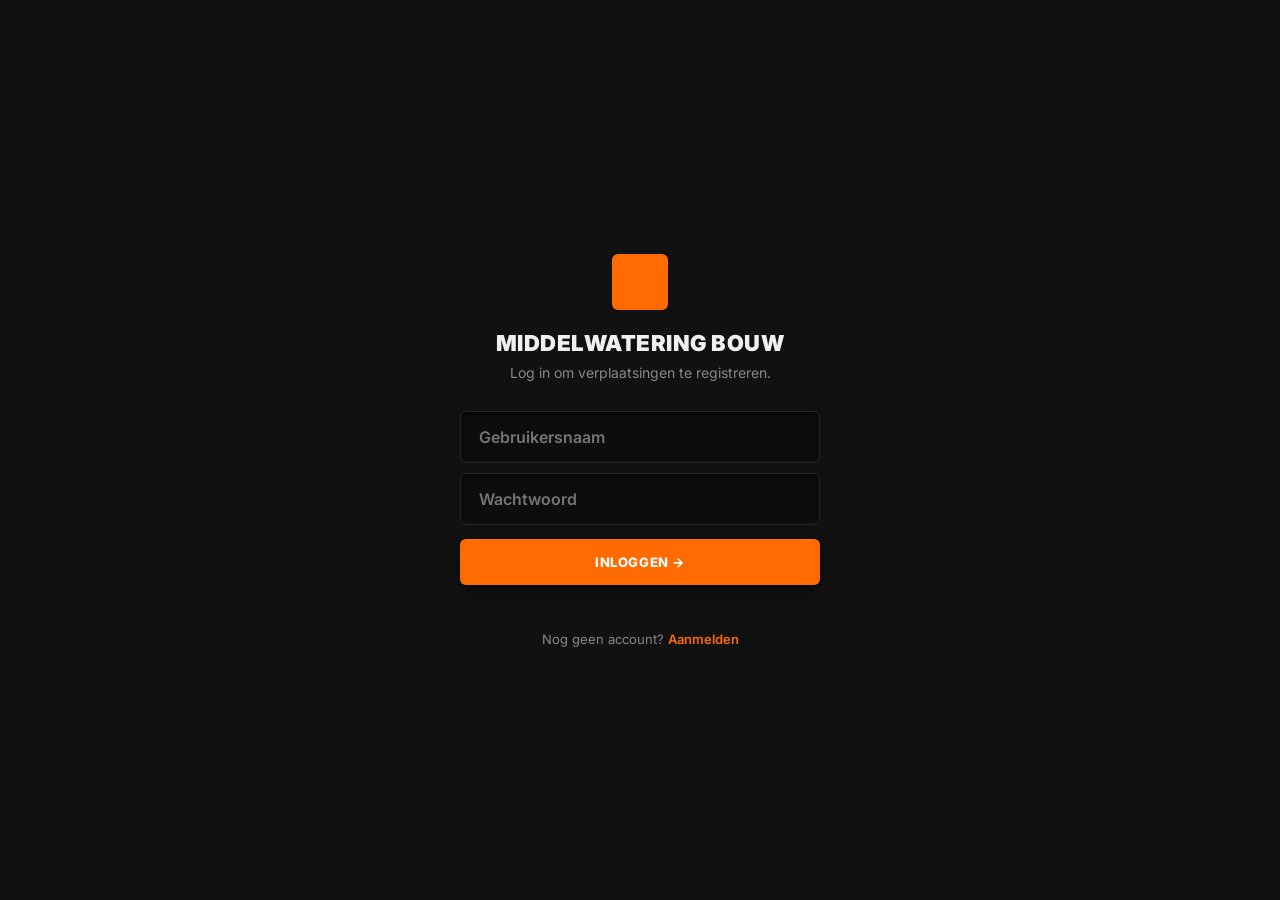
==== index.html @ 79d93abe "Apply depth-ui-design: layered shades, paired shadows, recessed inputs Co-Authored-By: Claude Sonnet" ====
<!DOCTYPE html>
<html lang="nl">
<head>
<meta charset="UTF-8">
<meta name="viewport" content="width=device-width, initial-scale=1.0, user-scalable=no">
<title>Verplaatslijst – Middelwatering Bouw</title>
<meta name="theme-color" content="#111111" id="theme-meta">
<meta name="apple-mobile-web-app-capable" content="yes">
<script>document.documentElement.setAttribute('data-theme',localStorage.getItem('mwb_theme')||'dark');</script>
<meta name="apple-mobile-web-app-status-bar-style" content="black-translucent">
<link rel="manifest" href="manifest.json">
<link rel="preconnect" href="https://fonts.googleapis.com">
<link href="https://fonts.googleapis.com/css2?family=Inter:wght@400;500;600;700;800&display=swap" rel="stylesheet">
<script src="https://unpkg.com/lucide@latest/dist/umd/lucide.min.js"></script>
<style>
i[data-lucide]{display:inline-flex;align-items:center;justify-content:center;width:1em;height:1em;stroke:currentColor;fill:none;stroke-width:2;stroke-linecap:round;stroke-linejoin:round;vertical-align:middle;}
</style>
<style>
:root {
  --accent:    #ff6b00;
  --groen:     #22c55e;
  --rood:      #ef4444;
  --tekst:     #f0f0f0;
  --zacht:     #888888;
  --dim:       #4a4a4a;
  --border:    #252525;
  --border-2:  #303030;
  --surface:   #1c1c1c;
  --surface-2: #0d0d0d;
  --radius-lg: 8px;
  --radius:    6px;
  --radius-sm: 4px;

  --shadow-glow:    inset 0 1px 0 rgba(255,255,255,0.07);
  --shadow-contact: 0 1px 2px rgba(0,0,0,0.55);
  --shadow-sm:      0 4px 10px -3px rgba(0,0,0,0.50);
  --shadow-md:      0 8px 18px -6px rgba(0,0,0,0.62);
  --shadow-lg:      0 18px 32px -8px rgba(0,0,0,0.78);
  --shadow-inset:   inset 0 2px 4px rgba(0,0,0,0.65), inset 0 -1px 0 rgba(255,255,255,0.04);
}
*{box-sizing:border-box;margin:0;padding:0;-webkit-tap-highlight-color:transparent;}
html{overflow:hidden;height:100%;}
body{font-family:'Inter',-apple-system,sans-serif;background:#111111;color:var(--tekst);height:100%;overflow-y:auto;overflow-x:hidden;overscroll-behavior:none;position:fixed;width:100%;touch-action:pan-y;}

/* HEADER */
header{position:sticky;top:0;z-index:60;background:#111111;border-bottom:2px solid var(--border-2);padding:12px 18px 0;}
.header-top{display:flex;align-items:center;gap:12px;padding-bottom:12px;}
.header-logo{width:32px;height:32px;background:var(--accent);border-radius:var(--radius);display:flex;align-items:center;justify-content:center;font-size:18px;flex-shrink:0;}
.header-title{color:#fff;font-size:15px;font-weight:800;line-height:1.2;flex:1;}
.header-title small{display:block;font-size:9px;font-weight:600;color:var(--zacht);text-transform:uppercase;letter-spacing:.5px;}
.header-beheer{font-size:10px;font-weight:800;color:var(--zacht);text-decoration:none;padding:5px 11px;border:1.5px solid var(--border-2);border-radius:var(--radius-sm);text-transform:uppercase;letter-spacing:.5px;}

/* PROGRESS */
.progress{display:flex;align-items:center;gap:0;padding:0 4px 12px;}
.progress-step{display:flex;flex-direction:column;align-items:center;gap:4px;flex:1;cursor:pointer;}
.progress-dot{width:32px;height:32px;border-radius:4px;display:flex;align-items:center;justify-content:center;font-size:12px;font-weight:800;background:var(--surface-2);border:1px solid rgba(255,255,255,0.05);color:var(--zacht);transition:all .25s;box-shadow:var(--shadow-inset);}
.progress-step.active .progress-dot{background:var(--accent);border-color:var(--accent);color:#fff;box-shadow:var(--shadow-glow),var(--shadow-contact),var(--shadow-sm);}
.progress-step.done .progress-dot{background:rgba(34,197,94,.18);border-color:rgba(34,197,94,.4);color:var(--groen);box-shadow:var(--shadow-inset);}
.progress-label{font-size:10px;font-weight:700;color:var(--dim);text-transform:uppercase;letter-spacing:.6px;transition:color .25s;}
.progress-step.active .progress-label{color:var(--accent);}
.progress-step.done .progress-label{color:var(--groen);}
.progress-line{flex:1;height:2px;background:var(--border);margin-bottom:16px;transition:background .25s;}
.progress-line.done{background:rgba(34,197,94,.40);}

/* WIZARD */
.wizard{position:relative;}
.step{display:none;padding:20px 16px 160px;max-width:680px;margin:0 auto;animation:fadeIn .2s ease;}
.step.active{display:block;}
@keyframes fadeIn{from{opacity:0;transform:translateY(8px)}to{opacity:1;transform:translateY(0)}}

/* CARD */
.card{background:var(--surface);border:1px solid rgba(255,255,255,0.05);border-radius:var(--radius-lg);margin-bottom:12px;box-shadow:var(--shadow-glow),var(--shadow-contact),var(--shadow-md);}
.card-title{font-size:11px;font-weight:800;letter-spacing:.8px;text-transform:uppercase;color:var(--zacht);padding:14px 18px 0;margin-bottom:14px;border-left:3px solid var(--accent);padding-left:14px;}
.card-body{padding:0 18px 18px;}

/* FIELDS */
.field{margin-bottom:14px;}
.field label{display:block;font-size:11px;font-weight:800;color:var(--zacht);text-transform:uppercase;letter-spacing:.6px;margin-bottom:8px;}
.field input,.field textarea{width:100%;padding:14px 14px;border:1.5px solid var(--border);border-radius:var(--radius);font-family:inherit;font-size:16px;font-weight:600;color:var(--tekst);background:var(--surface-2);transition:border-color .2s,box-shadow .2s;-webkit-appearance:none;box-shadow:var(--shadow-inset);}
.field input::placeholder,.field textarea::placeholder{color:var(--dim);}
.field input:focus,.field textarea:focus{outline:none;border-color:var(--accent);box-shadow:var(--shadow-inset),0 0 0 3px rgba(255,107,0,.15);}
.field input[type="date"]{color-scheme:dark;}
.field.error input{border-color:var(--rood);box-shadow:var(--shadow-inset),0 0 0 3px rgba(239,68,68,.15);}
.g2{display:grid;grid-template-columns:1fr 1fr;gap:10px;}
.step-title{font-size:26px;font-weight:900;margin-bottom:6px;letter-spacing:-.5px;}
.step-sub{font-size:14px;color:var(--zacht);margin-bottom:20px;}

/* BEWEGING KAARTEN */
.beweging-grid{display:grid;grid-template-columns:repeat(3,1fr);gap:8px;margin-bottom:20px;}
.beweging-card{background:var(--surface);border:1px solid rgba(255,255,255,0.05);border-radius:var(--radius);padding:16px 10px;cursor:pointer;text-align:center;transition:box-shadow .2s,transform .2s;position:relative;-webkit-appearance:none;display:flex;flex-direction:column;align-items:center;gap:6px;box-shadow:var(--shadow-glow),var(--shadow-contact),var(--shadow-sm);}
.beweging-card:active{transform:scale(.96);}
.beweging-card.selected{background:rgba(255,107,0,.12);border-color:rgba(255,107,0,.4);box-shadow:var(--shadow-glow),var(--shadow-contact),var(--shadow-md),0 0 0 2px rgba(255,107,0,.25);}
.bc-icon{font-size:22px;line-height:1;}
.bc-arrow{font-size:11px;color:var(--accent);font-weight:800;letter-spacing:1px;}
.bc-title{font-size:11px;font-weight:800;color:var(--tekst);line-height:1.3;text-transform:uppercase;letter-spacing:.3px;}
.bc-sub{font-size:10px;color:var(--zacht);font-weight:600;}
.bc-check{position:absolute;top:6px;right:6px;width:16px;height:16px;border-radius:2px;background:var(--accent);color:#fff;font-size:9px;font-weight:800;display:none;align-items:center;justify-content:center;}
.beweging-card.selected .bc-check{display:flex;}

/* LOCATIE VELDEN */
.locatie-velden{display:none;animation:fadeIn .3s ease;}
.locatie-velden.show{display:block;}
.locatie-label{font-size:11px;font-weight:800;color:var(--zacht);text-transform:uppercase;letter-spacing:.6px;margin-bottom:6px;}
.locatie-zaak{display:flex;align-items:center;gap:10px;padding:12px 14px;background:rgba(34,197,94,.06);border:1.5px solid rgba(34,197,94,.25);border-radius:var(--radius);margin-bottom:16px;}
.lz-icon{font-size:20px;}
.lz-title{font-size:14px;font-weight:700;color:var(--groen);}
.lz-sub{font-size:11px;color:var(--zacht);}

/* AUTOCOMPLETE */
.ac-wrap{position:relative;margin-bottom:16px;}
.ac-input-row{position:relative;display:flex;align-items:center;}
.ac-search-icon{position:absolute;left:13px;font-size:14px;color:var(--zacht);pointer-events:none;z-index:1;}
.ac-input{width:100%;padding:14px 14px 14px 44px;border:1.5px solid var(--border);border-radius:var(--radius);font-family:inherit;font-size:16px;font-weight:600;color:var(--tekst);background:var(--surface-2);transition:border-color .2s,box-shadow .2s;-webkit-appearance:none;box-shadow:var(--shadow-inset);}
.ac-input::placeholder{color:var(--dim);}
.ac-input:focus{outline:none;border-color:var(--accent);box-shadow:var(--shadow-inset),0 0 0 3px rgba(255,107,0,.15);}
.ac-input.selected{border-color:rgba(255,107,0,.50);background:rgba(255,107,0,.06);}
.ac-clear{position:absolute;right:10px;width:34px;height:34px;border-radius:var(--radius-sm);background:var(--surface);border:1.5px solid var(--border-2);color:var(--zacht);font-size:14px;cursor:pointer;display:none;align-items:center;justify-content:center;-webkit-appearance:none;z-index:1;}
.ac-input.selected ~ .ac-clear{display:flex;}
.ac-badge{margin-top:5px;display:none;font-size:10px;font-weight:800;color:var(--accent);padding:3px 10px;background:rgba(255,107,0,.12);border-radius:4px;width:fit-content;text-transform:uppercase;letter-spacing:.4px;}
.ac-badge.show{display:block;}
.ac-dropdown{position:absolute;z-index:9999;background:#1e1e1e;border:1.5px solid var(--border-2);border-radius:var(--radius);max-height:260px;overflow-y:auto;box-shadow:0 12px 40px rgba(0,0,0,.70);display:none;width:100%;}
.ac-dropdown.open{display:block;}
.ac-item{padding:16px 16px;cursor:pointer;display:flex;align-items:center;gap:10px;border-bottom:1px solid var(--border);transition:background .15s;}
.ac-item:last-child{border-bottom:none;}
.ac-item:hover,.ac-item:active{background:rgba(255,107,0,.10);}
.ac-item-naam{font-size:14px;font-weight:600;color:var(--tekst);flex:1;}
.ac-item-nr{font-size:10px;font-weight:800;color:var(--accent);padding:3px 9px;background:rgba(255,107,0,.12);border-radius:4px;flex-shrink:0;letter-spacing:.4px;}
.ac-empty{padding:16px;text-align:center;font-size:13px;color:var(--dim);}

/* MATERIEEL TAB BAR */
.tab-bar-wrap{background:var(--surface-2);border:1px solid rgba(255,255,255,0.04);border-radius:var(--radius);padding:8px;margin-bottom:12px;box-shadow:var(--shadow-inset);}
.tab-bar{display:flex;gap:4px;overflow-x:auto;scrollbar-width:none;-ms-overflow-style:none;}
.tab-bar::-webkit-scrollbar{display:none;}
.tab-btn{flex-shrink:0;padding:11px 16px;background:transparent;border:1px solid rgba(255,255,255,0.06);border-radius:var(--radius-sm);font-family:inherit;font-size:12px;font-weight:800;color:var(--zacht);cursor:pointer;transition:box-shadow .2s,transform .2s;white-space:nowrap;-webkit-appearance:none;text-transform:uppercase;letter-spacing:.5px;}
.tab-btn.active{background:var(--accent);border-color:var(--accent);color:#fff;box-shadow:var(--shadow-glow),var(--shadow-contact),var(--shadow-sm);}

/* ITEM ROW */
.item-row{display:flex;align-items:center;gap:10px;padding:16px 16px;border-bottom:1.5px solid var(--border);}
.item-row:last-child{border-bottom:none;}
.item-name{flex:1;font-size:14px;font-weight:700;line-height:1.3;}
.item-sub{font-size:11px;color:var(--zacht);margin-top:2px;}

/* STEPPER */
.stepper{display:flex;align-items:center;gap:0;background:var(--surface-2);border:1.5px solid var(--border-2);border-radius:var(--radius-sm);overflow:hidden;}
.step-btn{width:44px;height:44px;border:none;background:transparent;color:var(--tekst);font-size:22px;font-weight:700;cursor:pointer;display:flex;align-items:center;justify-content:center;transition:background .15s;-webkit-appearance:none;flex-shrink:0;}
.step-btn:active{background:rgba(255,107,0,.25);}
.step-count{min-width:32px;text-align:center;font-size:16px;font-weight:800;color:var(--tekst);}
.stepper.active{border-color:var(--accent);}
.stepper.active .step-count{color:var(--accent);}

/* NUMMERS INPUT */
.nummers-wrap{margin:10px 16px 0;display:none;animation:fadeIn .2s ease;}
.nummers-wrap.show{display:block;}
.nummers-row{display:flex;gap:6px;flex-wrap:wrap;margin-bottom:8px;}
.nr-chip{display:inline-flex;align-items:center;gap:6px;background:rgba(255,107,0,.12);border:1.5px solid rgba(255,107,0,.35);border-radius:var(--radius-sm);padding:5px 10px;font-size:12px;font-weight:800;color:var(--accent);}
.nr-chip button{background:none;border:none;color:var(--accent);font-size:14px;cursor:pointer;padding:0;line-height:1;}
.nr-add-row{display:flex;gap:8px;}
.nr-input{flex:1;padding:12px 12px;border:1.5px solid var(--border);border-radius:var(--radius-sm);font-family:inherit;font-size:16px;font-weight:600;color:var(--tekst);background:var(--surface-2);-webkit-appearance:none;box-shadow:var(--shadow-inset);}
.nr-input:focus{outline:none;border-color:var(--accent);box-shadow:var(--shadow-inset),0 0 0 2px rgba(255,107,0,.15);}
.nr-add-btn{padding:10px 14px;background:rgba(255,107,0,.12);border:1.5px solid rgba(255,107,0,.30);border-radius:var(--radius-sm);font-family:inherit;font-size:11px;font-weight:800;color:var(--accent);cursor:pointer;white-space:nowrap;-webkit-appearance:none;text-transform:uppercase;letter-spacing:.4px;}

/* TYPES (bouwmeterkast) */
.types-wrap{margin:10px 16px 0;display:none;animation:fadeIn .2s ease;}
.types-wrap.show{display:block;}
.types-row{display:flex;gap:6px;flex-wrap:wrap;}
.type-chip{padding:7px 14px;background:var(--surface-2);border:1.5px solid var(--border-2);border-radius:var(--radius-sm);font-size:12px;font-weight:800;color:var(--zacht);cursor:pointer;transition:all .2s;-webkit-appearance:none;}
.type-chip.selected{background:rgba(255,107,0,.15);border-color:var(--accent);color:var(--accent);}

/* DEFECT ROW */
.defect-row{display:flex;align-items:center;gap:8px;margin:0 16px 12px;padding:10px 12px;background:rgba(239,68,68,.05);border:1.5px solid rgba(239,68,68,.20);border-radius:var(--radius-sm);}
.defect-label{font-size:12px;font-weight:700;color:rgba(239,68,68,.85);flex:1;}
.defect-stepper{display:flex;align-items:center;gap:0;background:rgba(239,68,68,.08);border:1.5px solid rgba(239,68,68,.25);border-radius:var(--radius-sm);overflow:hidden;}
.defect-stepper .step-btn{width:40px;height:40px;font-size:18px;}
.defect-stepper .step-count{min-width:24px;font-size:13px;color:rgba(239,68,68,.90);}

/* FOTO KNOP */
.foto-btn{display:flex;align-items:center;gap:6px;padding:8px 14px;background:var(--surface-2);border:1.5px solid var(--border-2);border-radius:var(--radius-sm);font-family:inherit;font-size:11px;font-weight:800;color:var(--zacht);cursor:pointer;white-space:nowrap;transition:all .2s;-webkit-appearance:none;margin:16px 16px 12px;text-transform:uppercase;letter-spacing:.5px;}
.foto-btn:active,.foto-btn.has-foto{background:rgba(255,107,0,.10);border-color:rgba(255,107,0,.40);color:var(--accent);}
.foto-thumbs{display:flex;gap:6px;flex-wrap:wrap;padding:0 16px 12px;}
.foto-thumb{position:relative;width:64px;height:64px;border-radius:var(--radius-sm);overflow:hidden;border:1.5px solid var(--border-2);}
.foto-thumb img{width:100%;height:100%;object-fit:cover;}
.foto-thumb-del{position:absolute;top:2px;right:2px;width:26px;height:26px;border-radius:4px;background:rgba(0,0,0,.85);border:none;color:#fff;font-size:13px;cursor:pointer;display:flex;align-items:center;justify-content:center;-webkit-appearance:none;}

/* NAV BAR */
.nav-bar{position:fixed;bottom:96px;left:16px;right:16px;z-index:50;display:flex;justify-content:space-between;align-items:center;padding:8px 0;gap:10px;max-width:680px;margin:0 auto;}
.btn-nav{flex:1;padding:15px 16px;border:none;border-radius:var(--radius);font-family:inherit;font-size:13px;font-weight:800;cursor:pointer;transition:box-shadow .2s,transform .2s;-webkit-appearance:none;text-transform:uppercase;letter-spacing:.6px;}
.btn-back{background:var(--surface);color:var(--tekst);border:1px solid rgba(255,255,255,0.07);box-shadow:var(--shadow-glow),var(--shadow-contact),var(--shadow-sm);}
.btn-next{background:var(--accent);color:#fff;box-shadow:var(--shadow-glow),var(--shadow-contact),var(--shadow-sm);}
.btn-verstuur{background:var(--groen);color:#fff;box-shadow:var(--shadow-glow),var(--shadow-contact),var(--shadow-sm);}
.btn-next:active,.btn-verstuur:active{transform:translateY(1px);box-shadow:var(--shadow-contact);}
.btn-back:active{transform:translateY(1px);}

/* BOTTOM NAVIGATION */
.bottom-nav{position:fixed;bottom:16px;left:16px;right:16px;z-index:55;display:flex;background:#222222;border:1px solid rgba(255,255,255,0.07);border-radius:16px;height:64px;box-shadow:var(--shadow-glow),var(--shadow-contact),var(--shadow-lg);overflow:hidden;}
.bn-item{flex:1;display:flex;flex-direction:column;align-items:center;justify-content:center;gap:4px;text-decoration:none;color:var(--dim);transition:color .2s;padding:8px 0;background:none;border:none;font-family:inherit;cursor:pointer;-webkit-appearance:none;position:relative;}
.bn-item+.bn-item::before{content:'';position:absolute;left:0;top:16%;height:68%;width:1px;background:var(--border-2);}
.bn-item.active{color:var(--accent);}
.bn-icon{width:22px;height:22px;display:flex;align-items:center;justify-content:center;}
.bn-icon i[data-lucide]{width:22px;height:22px;stroke-width:2;}
.bn-label{font-size:10px;font-weight:800;letter-spacing:.5px;text-transform:uppercase;}

/* SAMENVATTING */
.sum-card{background:var(--surface);border:1px solid var(--border);border-radius:var(--radius-lg);margin-bottom:12px;overflow:hidden;}
.sum-header{padding:14px 16px;background:rgba(255,107,0,.07);border-bottom:1.5px solid var(--border);}
.sum-header-title{font-size:11px;font-weight:800;color:var(--accent);text-transform:uppercase;letter-spacing:.6px;}
.sum-header-sub{font-size:11px;color:var(--zacht);margin-top:2px;}
.sum-row{display:flex;align-items:flex-start;justify-content:space-between;padding:10px 16px;border-bottom:1px solid var(--border);}
.sum-row:last-child{border-bottom:none;}
.sum-label{font-size:12px;color:var(--zacht);}
.sum-value{font-size:13px;font-weight:700;text-align:right;flex-shrink:0;max-width:60%;}
.sum-foto-row{padding:10px 16px;border-bottom:1px solid var(--border);}
.sum-foto-label{font-size:12px;color:var(--zacht);margin-bottom:8px;}
.sum-foto-thumbs{display:flex;gap:6px;flex-wrap:wrap;}
.sum-foto-thumb{width:60px;height:60px;border-radius:var(--radius-sm);object-fit:cover;border:1.5px solid var(--border-2);}

/* FOTO SHEET OVERLAY */
.foto-overlay{position:fixed;inset:0;z-index:200;background:rgba(0,0,0,.90);display:flex;flex-direction:column;align-items:center;justify-content:flex-end;opacity:0;pointer-events:none;transition:opacity .25s;}
.foto-overlay.open{opacity:1;pointer-events:all;}
.foto-sheet{width:100%;max-width:680px;background:#222222;border-radius:12px 12px 0 0;border:1px solid rgba(255,255,255,0.07);border-bottom:none;padding:20px 20px 40px;transform:translateY(100%);transition:transform .3s cubic-bezier(.32,1,.32,1);box-shadow:0 -8px 40px rgba(0,0,0,0.8),var(--shadow-glow);}
.foto-overlay.open .foto-sheet{transform:translateY(0);}
.foto-handle{width:40px;height:3px;background:var(--border-2);border-radius:2px;margin:0 auto 16px;}
.foto-sheet-title{font-size:16px;font-weight:800;margin-bottom:4px;}
.foto-sheet-sub{font-size:13px;color:var(--zacht);margin-bottom:20px;}
.foto-preview-area{display:none;margin-bottom:16px;}
.foto-preview-area.show{display:block;}
.foto-preview-img{width:100%;max-height:280px;object-fit:contain;border-radius:var(--radius);border:1.5px solid var(--border-2);}
.foto-opmerking{width:100%;padding:13px 14px;border:1.5px solid var(--border-2);border-radius:var(--radius);font-family:inherit;font-size:16px;color:var(--tekst);background:var(--surface-2);resize:none;margin-top:10px;-webkit-appearance:none;}
.foto-opmerking:focus{outline:none;border-color:var(--accent);box-shadow:0 0 0 3px rgba(255,107,0,.15);}
.foto-actions{display:flex;gap:10px;margin-top:16px;}
.foto-btn-camera{flex:1;padding:14px;background:rgba(255,107,0,.10);border:1.5px solid rgba(255,107,0,.35);border-radius:var(--radius);font-family:inherit;font-size:13px;font-weight:800;color:var(--accent);cursor:pointer;-webkit-appearance:none;text-align:center;text-transform:uppercase;letter-spacing:.5px;}
.foto-btn-save{flex:1;padding:14px;background:var(--accent);border:none;border-radius:var(--radius);font-family:inherit;font-size:13px;font-weight:800;color:#fff;cursor:pointer;-webkit-appearance:none;display:none;text-transform:uppercase;letter-spacing:.5px;}
.foto-btn-save.show{display:block;}
#foto-file-input{display:none;}

/* BOTTOM SHEET (nummers / types) */
.sheet-overlay{position:fixed;inset:0;z-index:100;background:rgba(0,0,0,.70);opacity:0;pointer-events:none;transition:opacity .25s;}
.sheet-overlay.open{opacity:1;pointer-events:all;}
.bottom-sheet{position:fixed;bottom:0;left:0;right:0;z-index:101;max-width:680px;margin:0 auto;background:#222222;border-radius:12px 12px 0 0;border:1px solid rgba(255,255,255,0.07);border-bottom:none;padding:20px 20px 40px;transform:translateY(100%);transition:transform .3s cubic-bezier(.32,1,.32,1);box-shadow:0 -8px 40px rgba(0,0,0,0.8),var(--shadow-glow);}
.bottom-sheet.open{transform:translateY(0);}
.sheet-handle{width:40px;height:3px;background:var(--border-2);border-radius:2px;margin:0 auto 16px;}
.sheet-title{font-size:17px;font-weight:800;margin-bottom:4px;}
.sheet-sub{font-size:13px;color:var(--zacht);margin-bottom:20px;}
.sheet-save{width:100%;padding:15px;margin-top:16px;background:var(--accent);border:none;border-radius:var(--radius);font-family:inherit;font-size:14px;font-weight:800;color:#fff;cursor:pointer;-webkit-appearance:none;text-transform:uppercase;letter-spacing:.6px;}

/* LOADING OVERLAY */
.loading-overlay{position:fixed;inset:0;z-index:300;background:rgba(17,17,17,.96);display:flex;flex-direction:column;align-items:center;justify-content:center;gap:20px;opacity:0;pointer-events:none;transition:opacity .3s;}
.loading-overlay.show{opacity:1;pointer-events:all;}
.loading-spinner{width:48px;height:48px;border:3px solid rgba(255,107,0,.20);border-top-color:var(--accent);border-radius:50%;animation:spin .8s linear infinite;}
@keyframes spin{to{transform:rotate(360deg)}}
.loading-text{font-size:13px;font-weight:700;color:var(--zacht);text-transform:uppercase;letter-spacing:.8px;}

/* TOAST */
.toast{position:fixed;bottom:160px;left:50%;transform:translateX(-50%) translateY(20px);z-index:400;background:#222222;border:1.5px solid var(--border-2);border-radius:var(--radius-sm);padding:11px 20px;font-size:12px;font-weight:800;color:var(--tekst);box-shadow:0 8px 32px rgba(0,0,0,.60);opacity:0;transition:all .3s;white-space:nowrap;pointer-events:none;text-transform:uppercase;letter-spacing:.5px;}
.toast.show{opacity:1;transform:translateX(-50%) translateY(0);}

/* INFO ROW */
.info-row{display:flex;align-items:flex-start;gap:10px;padding:12px 14px;background:rgba(255,107,0,.06);border:1.5px solid rgba(255,107,0,.20);border-radius:var(--radius);margin-top:16px;}
.ir-icon{font-size:16px;flex-shrink:0;margin-top:1px;}
.info-row span:last-child{font-size:13px;color:rgba(255,255,255,.65);line-height:1.5;}

/* HEADER MENU */
.header-menu-wrap{position:relative;flex-shrink:0;}
.header-menu-btn{width:36px;height:36px;border-radius:var(--radius-sm);background:var(--surface);border:1.5px solid var(--border-2);color:var(--tekst);font-size:18px;cursor:pointer;display:flex;align-items:center;justify-content:center;-webkit-appearance:none;transition:border-color .2s;}
.header-menu-btn.open,.header-menu-btn:active{border-color:var(--accent);color:var(--accent);}
.header-dropdown{position:absolute;top:calc(100% + 8px);right:0;min-width:200px;background:#222222;border:1px solid rgba(255,255,255,0.07);border-radius:var(--radius-lg);box-shadow:var(--shadow-glow),var(--shadow-contact),var(--shadow-lg);overflow:hidden;opacity:0;pointer-events:none;transform:translateY(-6px);transition:opacity .18s,transform .18s;z-index:200;}
.header-dropdown.open{opacity:1;pointer-events:all;transform:translateY(0);}
.dropdown-item{display:flex;align-items:center;gap:12px;width:100%;padding:13px 16px;border:none;background:transparent;color:var(--tekst);font-family:inherit;font-size:13px;font-weight:600;cursor:pointer;text-decoration:none;text-align:left;-webkit-appearance:none;transition:background .12s;}
.dropdown-item:hover{background:rgba(255,255,255,.05);}
.dropdown-item:active{background:rgba(255,255,255,.09);}
.dropdown-item-icon{font-size:16px;width:20px;text-align:center;flex-shrink:0;}
.dropdown-divider{height:1px;background:var(--border);margin:4px 0;}
.dropdown-item-rood{color:var(--rood);}
.dropdown-item-rood:hover{background:rgba(239,68,68,.07);}

/* WACHTWOORD MODAL */
.ww-modal-overlay{position:fixed;inset:0;z-index:700;background:rgba(0,0,0,.65);display:flex;align-items:flex-end;justify-content:center;opacity:0;pointer-events:none;transition:opacity .2s;padding:0;}
.ww-modal-overlay.open{opacity:1;pointer-events:all;}
.ww-modal-box{width:100%;max-width:480px;background:#222222;border-radius:16px 16px 0 0;border:1px solid rgba(255,255,255,0.07);border-bottom:none;padding:20px 20px 40px;transform:translateY(100%);transition:transform .3s cubic-bezier(.32,1,.32,1);box-shadow:0 -8px 40px rgba(0,0,0,0.8),var(--shadow-glow);}
.ww-modal-overlay.open .ww-modal-box{transform:translateY(0);}
.ww-handle{width:40px;height:3px;background:var(--border-2);border-radius:2px;margin:0 auto 20px;}
.ww-titel{font-size:17px;font-weight:800;margin-bottom:4px;}
.ww-sub{font-size:13px;color:var(--zacht);margin-bottom:20px;}
.ww-input{width:100%;padding:14px 16px;border:1.5px solid var(--border);border-radius:var(--radius);font-family:inherit;font-size:16px;font-weight:600;color:var(--tekst);background:var(--surface-2);margin-bottom:10px;-webkit-appearance:none;box-shadow:var(--shadow-inset);}
.ww-input:focus{outline:none;border-color:var(--accent);box-shadow:var(--shadow-inset),0 0 0 3px rgba(255,107,0,.15);}
.ww-btn{width:100%;padding:15px;background:var(--accent);border:none;border-radius:var(--radius);font-family:inherit;font-size:13px;font-weight:800;text-transform:uppercase;letter-spacing:.6px;color:#fff;cursor:pointer;margin-top:4px;-webkit-appearance:none;}
.ww-fout{font-size:13px;color:var(--rood);min-height:18px;margin-top:6px;font-weight:600;}

/* LIGHT THEME */
[data-theme="light"]{
  --tekst:#111111;--zacht:#666666;--dim:#aaaaaa;
  --border:#d8d7d0;--border-2:#c8c7c0;
  --surface:#f0efeb;--surface-2:#d4d3cc;
  --shadow-glow:    inset 0 1px 0 rgba(255,255,255,0.9);
  --shadow-contact: 0 1px 2px rgba(60,55,40,0.07);
  --shadow-sm:      0 4px 10px -3px rgba(60,55,40,0.13);
  --shadow-md:      0 8px 18px -6px rgba(60,55,40,0.18);
  --shadow-lg:      0 18px 32px -8px rgba(60,55,40,0.23);
  --shadow-inset:   inset 0 2px 4px rgba(60,55,40,0.15), inset 0 -1px 0 rgba(255,255,255,0.6);
}
[data-theme="light"] body{background:#e2e1da;}
[data-theme="light"] header{background:#e2e1da;}
[data-theme="light"] .nav-bar{background:#e2e1da;}
[data-theme="light"] .bottom-nav{background:#f0efeb;border-color:rgba(0,0,0,0.06);box-shadow:var(--shadow-glow),var(--shadow-contact),var(--shadow-lg);}
[data-theme="light"] .header-title{color:#111111;}
[data-theme="light"] .loading-overlay{background:rgba(226,225,218,.97);}
[data-theme="light"] .toast{background:#f0efeb;border-color:rgba(0,0,0,0.08);}
[data-theme="light"] .foto-sheet,[data-theme="light"] .bottom-sheet{background:#f0efeb;border-color:rgba(0,0,0,0.06);box-shadow:0 -8px 40px rgba(60,55,40,0.18),var(--shadow-glow);}
[data-theme="light"] .ww-modal-box{background:#f0efeb;border-color:rgba(0,0,0,0.06);box-shadow:0 -8px 40px rgba(60,55,40,0.18),var(--shadow-glow);}
[data-theme="light"] .ac-dropdown{background:#f0efeb;box-shadow:var(--shadow-glow),var(--shadow-contact),var(--shadow-lg);}
[data-theme="light"] .header-dropdown{background:#f0efeb;border-color:rgba(0,0,0,0.06);box-shadow:var(--shadow-glow),var(--shadow-contact),var(--shadow-lg);}
[data-theme="light"] .field input[type="date"]{color-scheme:light;}
[data-theme="light"] .info-row span:last-child{color:#555555;}
[data-theme="light"] .bottom-nav .bn-item+.bn-item::before{background:rgba(0,0,0,0.08);}

/* OVERZICHT VIEW */
.ovz-wrap{padding:16px 16px 110px;max-width:720px;margin:0 auto;}
.ovz-search-wrap{position:relative;margin-bottom:14px;}
.ovz-search-icon{position:absolute;left:14px;top:50%;transform:translateY(-50%);font-size:15px;color:var(--zacht);pointer-events:none;}
.ovz-search-input{width:100%;padding:14px 14px 14px 44px;border:1px solid var(--border-2);border-radius:var(--radius);font-family:inherit;font-size:16px;font-weight:500;color:var(--tekst);background:var(--surface);-webkit-appearance:none;transition:border-color .2s;}
.ovz-search-input::placeholder{color:var(--dim);}
.ovz-search-input:focus{outline:none;border-color:var(--accent);box-shadow:0 0 0 3px rgba(255,107,0,.13);}
.ovz-filter-wrap{display:flex;gap:8px;margin-bottom:16px;overflow-x:auto;scrollbar-width:none;padding-bottom:2px;}
.ovz-filter-wrap::-webkit-scrollbar{display:none;}
.ovz-filter-btn{flex-shrink:0;padding:11px 16px;border-radius:var(--radius-sm);font-family:inherit;font-size:12px;font-weight:800;text-transform:uppercase;letter-spacing:.5px;background:transparent;border:1px solid var(--border-2);color:var(--zacht);cursor:pointer;transition:all .2s;-webkit-appearance:none;}
.ovz-filter-btn.active{background:var(--accent);border-color:var(--accent);color:#fff;}
.ovz-sectie-header{font-size:11px;font-weight:800;text-transform:uppercase;letter-spacing:1px;color:var(--zacht);padding:6px 12px 10px;border-left:2px solid var(--accent);margin-bottom:10px;}
.ovz-klus-card{background:var(--surface);border:1px solid rgba(255,255,255,0.05);border-radius:var(--radius-lg);margin-bottom:10px;overflow:hidden;box-shadow:var(--shadow-glow),var(--shadow-contact),var(--shadow-sm);}
.ovz-klus-header{display:flex;align-items:center;justify-content:space-between;padding:16px 16px;cursor:pointer;gap:12px;}
.ovz-klus-header:active{background:rgba(255,255,255,.03);}
.ovz-klus-info{flex:1;min-width:0;}
.ovz-klus-naam{font-size:14px;font-weight:700;white-space:nowrap;overflow:hidden;text-overflow:ellipsis;}
.ovz-klus-nr{font-size:11px;font-weight:800;color:var(--accent);padding:3px 9px;background:rgba(255,107,0,.12);border-radius:var(--radius-sm);flex-shrink:0;}
.ovz-klus-teller{font-size:11px;color:var(--zacht);margin-top:2px;}
.ovz-klus-chevron{color:var(--dim);font-size:14px;transition:transform .25s;flex-shrink:0;}
.ovz-klus-card{cursor:pointer;}
.ovz-klus-card:active{opacity:.85;}
.ovz-item-regel{display:flex;align-items:center;justify-content:space-between;padding:14px 16px;border-bottom:1px solid var(--border);gap:12px;}
.ovz-item-regel:last-child{border-bottom:none;}
.ovz-item-klikbaar{cursor:pointer;}
.ovz-item-klikbaar:active{background:rgba(255,255,255,.04);}
.gesch-rij{padding:16px 16px;border-bottom:1px solid var(--border);}
.gesch-rij:last-child{border-bottom:none;}
.success-wrap{display:flex;flex-direction:column;align-items:center;justify-content:center;min-height:calc(100vh - 120px);padding:24px 24px 110px;text-align:center;}
.success-icon{width:72px;height:72px;border-radius:50%;background:rgba(34,197,94,.15);display:flex;align-items:center;justify-content:center;margin:0 auto 22px;color:#22c55e;}
.success-titel{font-size:26px;font-weight:900;text-transform:uppercase;letter-spacing:.5px;margin-bottom:8px;}
.success-sub{font-size:14px;color:var(--zacht);margin-bottom:28px;line-height:1.5;}
.success-card{width:100%;background:var(--surface);border:1px solid var(--border-2);border-radius:var(--radius);margin-bottom:24px;text-align:left;overflow:hidden;}
.success-row{display:flex;justify-content:space-between;align-items:center;padding:11px 16px;border-bottom:1px solid var(--border);}
.success-row:last-child{border-bottom:none;}
.success-label{font-size:12px;color:var(--zacht);font-weight:600;text-transform:uppercase;letter-spacing:.4px;}
.success-value{font-size:13px;font-weight:700;}
.success-btns{display:flex;flex-direction:column;gap:10px;width:100%;}
.success-btn-primary{padding:17px;background:var(--accent);border:none;border-radius:var(--radius);font-family:inherit;font-size:14px;font-weight:800;text-transform:uppercase;letter-spacing:.6px;color:#fff;cursor:pointer;-webkit-appearance:none;}
.success-btn-secondary{padding:16px;background:transparent;border:1.5px solid var(--border-2);border-radius:var(--radius);font-family:inherit;font-size:14px;font-weight:700;color:var(--tekst);cursor:pointer;-webkit-appearance:none;}
.gesch-datum{font-size:11px;color:var(--zacht);margin-bottom:4px;}
.gesch-route{font-size:13px;font-weight:700;}
.gesch-medewerker{font-size:11px;color:var(--zacht);margin-top:2px;}
.ovz-item-naam{font-size:13px;font-weight:600;}
.ovz-item-detail{font-size:11px;color:var(--zacht);margin-top:2px;line-height:1.4;}
.ovz-item-badge{font-size:12px;font-weight:800;color:var(--accent);background:rgba(255,107,0,.12);padding:3px 10px;border-radius:var(--radius-sm);white-space:nowrap;flex-shrink:0;}
.ovz-zaak-card{background:rgba(34,197,94,.04);border:1px solid rgba(34,197,94,.18);}
.ovz-zaak-card .ovz-klus-naam{color:var(--groen);}
.ovz-zaak-card .ovz-klus-nr{background:rgba(34,197,94,.12);color:var(--groen);}
.ovz-status-banner{display:flex;align-items:center;gap:12px;padding:12px 16px;background:var(--surface);border:1px solid var(--border);border-radius:var(--radius-lg);margin-bottom:16px;}
.ovz-status-dot{width:8px;height:8px;border-radius:50%;background:var(--groen);flex-shrink:0;}
.ovz-status-tekst{font-size:13px;color:var(--zacht);}
.ovz-loading{display:flex;flex-direction:column;align-items:center;justify-content:center;gap:16px;padding:60px 20px;}
.ovz-leeg{text-align:center;padding:48px 20px;}
.ovz-leeg-icon{font-size:40px;margin-bottom:10px;display:flex;align-items:center;justify-content:center;color:var(--zacht);}
.ovz-leeg-titel{font-size:16px;font-weight:800;margin-bottom:4px;}
.ovz-leeg-sub{font-size:13px;color:var(--zacht);}

/* HOME VIEW */
.view{display:none;}
.view.active{display:block;}
.home-wrap{padding:16px 16px 120px;max-width:680px;margin:0 auto;}
.home-welkom-card{background:linear-gradient(135deg,rgba(255,107,0,.13) 0%,rgba(255,107,0,.04) 100%);border:1px solid rgba(255,107,0,.25);border-radius:var(--radius-lg);padding:20px;margin-bottom:16px;display:flex;align-items:center;gap:16px;}
.home-welkom-avatar{width:52px;height:52px;background:rgba(255,107,0,.18);border:2px solid rgba(255,107,0,.35);border-radius:var(--radius);display:flex;align-items:center;justify-content:center;font-size:26px;flex-shrink:0;}
.home-welkom-groet{font-size:10px;color:var(--zacht);font-weight:700;text-transform:uppercase;letter-spacing:.6px;margin-bottom:3px;}
.home-welkom-naam{font-size:20px;font-weight:900;line-height:1.2;}
.home-welkom-datum{font-size:12px;color:var(--zacht);margin-top:4px;}
.home-cta{width:100%;padding:18px 20px;background:var(--accent);border:none;border-radius:var(--radius-lg);font-family:inherit;font-size:15px;font-weight:800;color:#fff;cursor:pointer;display:flex;align-items:center;justify-content:space-between;text-transform:uppercase;letter-spacing:.6px;margin-bottom:24px;-webkit-appearance:none;transition:box-shadow .2s,transform .2s;box-shadow:var(--shadow-glow),var(--shadow-contact),var(--shadow-md);}
.home-cta:active{transform:translateY(1px);box-shadow:var(--shadow-contact);}
.home-cta-arrow{font-size:22px;font-weight:400;}
.home-sectie-titel{font-size:12px;font-weight:800;text-transform:uppercase;letter-spacing:.6px;color:var(--zacht);margin-bottom:12px;}
.home-inz-card{background:var(--surface);border:1px solid rgba(255,255,255,0.05);border-radius:var(--radius-lg);margin-bottom:8px;padding:14px 16px;display:flex;align-items:center;gap:12px;box-shadow:var(--shadow-glow),var(--shadow-contact),var(--shadow-sm);transition:box-shadow .25s,transform .25s;}
.home-inz-icon{font-size:22px;flex-shrink:0;}
.home-inz-info{flex:1;min-width:0;}
.home-inz-naam{font-size:14px;font-weight:700;white-space:nowrap;overflow:hidden;text-overflow:ellipsis;}
.home-inz-meta{font-size:11px;color:var(--zacht);margin-top:2px;}
.home-inz-status{font-size:10px;font-weight:800;text-transform:uppercase;letter-spacing:.4px;padding:3px 9px;border-radius:var(--radius-sm);flex-shrink:0;}
.home-inz-status-nieuw{background:rgba(255,107,0,.15);color:var(--accent);}
.home-inz-status-verwerkt{background:rgba(34,197,94,.15);color:var(--groen);}
.home-leeg{text-align:center;padding:30px 20px;color:var(--zacht);font-size:13px;}
.home-spinner{width:20px;height:20px;border:2px solid var(--border-2);border-top-color:var(--accent);border-radius:50%;animation:spin .8s linear infinite;margin:30px auto;}
.home-inz-card{cursor:pointer;}
.home-inz-card:active{opacity:.85;transform:translateY(1px);box-shadow:var(--shadow-contact);}

/* DETAIL VIEW */
.detail-wrap{padding:20px 20px 100px;}
.detail-back{display:flex;align-items:center;gap:8px;font-size:13px;font-weight:700;color:var(--accent);text-transform:uppercase;letter-spacing:.5px;cursor:pointer;margin-bottom:20px;background:none;border:none;font-family:inherit;padding:0;}
.detail-header{background:var(--surface);border:1px solid var(--border-2);border-radius:var(--radius);padding:18px;margin-bottom:14px;}
.detail-titel{font-size:18px;font-weight:900;margin-bottom:6px;}
.detail-datum{font-size:13px;color:var(--zacht);margin-bottom:12px;}
.detail-status{display:inline-flex;align-items:center;gap:6px;padding:4px 10px;border-radius:20px;font-size:12px;font-weight:700;}
.detail-status.nieuw{background:rgba(255,107,0,.15);color:var(--accent);}
.detail-status.verwerkt{background:rgba(34,197,94,.15);color:var(--groen);}
.detail-route{display:flex;align-items:center;gap:10px;margin-top:14px;padding-top:14px;border-top:1px solid var(--border-2);}
.detail-locatie{flex:1;background:var(--bg);border-radius:10px;padding:10px 12px;}
.detail-locatie-label{font-size:11px;color:var(--zacht);text-transform:uppercase;letter-spacing:.5px;margin-bottom:3px;}
.detail-locatie-naam{font-size:14px;font-weight:800;}
.detail-locatie-nr{font-size:12px;color:var(--zacht);margin-top:2px;}
.detail-pijl{font-size:20px;color:var(--accent);flex-shrink:0;}
.detail-sectie{margin-bottom:14px;}
.detail-sectie-titel{font-size:13px;font-weight:800;text-transform:uppercase;letter-spacing:.6px;color:var(--tekst);margin-bottom:8px;border-left:3px solid var(--accent);padding-left:10px;}
.detail-item-rij{display:flex;align-items:center;justify-content:space-between;padding:10px 14px;background:var(--surface);border:1px solid var(--border-2);border-radius:10px;margin-bottom:6px;}
.detail-item-naam{font-size:14px;font-weight:700;}
.detail-item-nrs{font-size:12px;color:var(--zacht);margin-top:2px;}
.detail-item-aantal{font-size:20px;font-weight:900;color:var(--accent);}
.detail-opmerking{background:var(--surface);border:1px solid var(--border-2);border-radius:var(--radius);padding:14px;font-size:14px;line-height:1.6;color:var(--tekst);}
.detail-fotos{display:grid;grid-template-columns:repeat(2,1fr);gap:8px;}
.detail-foto{width:100%;aspect-ratio:4/3;object-fit:cover;border-radius:10px;border:1px solid var(--border-2);}

/* LOGIN OVERLAY */
.login-overlay{position:fixed;inset:0;z-index:500;background:#111111;display:flex;align-items:center;justify-content:center;padding:24px;}
.login-overlay.verborgen{display:none;}
.login-box{width:100%;max-width:360px;text-align:center;}
.login-logo{width:56px;height:56px;background:var(--accent);border-radius:var(--radius);display:flex;align-items:center;justify-content:center;font-size:28px;margin:0 auto 20px;}
.login-titel{font-size:22px;font-weight:900;margin-bottom:6px;text-transform:uppercase;letter-spacing:.5px;}
.login-sub{font-size:14px;color:var(--zacht);margin-bottom:28px;line-height:1.5;}
.login-input{width:100%;padding:15px 18px;border:1.5px solid var(--border);border-radius:var(--radius);font-family:inherit;font-size:16px;font-weight:600;color:var(--tekst);background:var(--surface-2);margin-bottom:10px;-webkit-appearance:none;box-shadow:var(--shadow-inset);}
.login-input:focus{outline:none;border-color:var(--accent);box-shadow:var(--shadow-inset),0 0 0 3px rgba(255,107,0,.18);}
.login-input.fout{border-color:var(--rood);animation:shake .3s ease;}
@keyframes shake{0%,100%{transform:translateX(0)}25%{transform:translateX(-6px)}75%{transform:translateX(6px)}}
.login-btn{width:100%;padding:15px;background:var(--accent);border:none;border-radius:var(--radius);font-family:inherit;font-size:13px;font-weight:800;text-transform:uppercase;letter-spacing:.6px;color:#fff;cursor:pointer;-webkit-appearance:none;margin-top:4px;box-shadow:var(--shadow-glow),var(--shadow-contact),var(--shadow-md);transition:box-shadow .2s,transform .2s;}
.login-btn:active{transform:translateY(1px);box-shadow:var(--shadow-contact);}
.login-fout{color:var(--rood);font-size:13px;margin-top:10px;min-height:20px;font-weight:600;}
[data-theme="light"] .login-overlay{background:#f0f0f0;}
[data-theme="light"] .login-titel{color:#111111;}

/* WELKOM ROW (stap 1) */
.welkom-row{display:flex;align-items:center;gap:14px;padding:14px 18px;}
.welkom-icon{width:40px;height:40px;background:rgba(255,107,0,.12);border:1.5px solid rgba(255,107,0,.30);border-radius:var(--radius-sm);display:flex;align-items:center;justify-content:center;font-size:20px;flex-shrink:0;}
.welkom-naam{font-size:16px;font-weight:800;color:var(--tekst);}
.welkom-rol{font-size:11px;color:var(--zacht);font-weight:600;text-transform:uppercase;letter-spacing:.5px;margin-top:2px;}

/* LOCATIE KEUZE (stap 1 + 3) */
.loc-zaak-btn{width:100%;padding:16px 18px;background:rgba(34,197,94,.06);border:2px solid rgba(34,197,94,.20);border-radius:var(--radius);font-family:inherit;font-size:14px;font-weight:800;color:var(--groen);cursor:pointer;text-align:left;display:flex;align-items:center;gap:12px;margin-bottom:14px;-webkit-appearance:none;transition:all .2s;}
.loc-zaak-btn:active{background:rgba(34,197,94,.12);}
.loc-zaak-btn.selected{background:rgba(34,197,94,.14);border-color:var(--groen);box-shadow:0 0 0 3px rgba(34,197,94,.12);}
.loc-zaak-tekst{font-size:11px;color:var(--zacht);font-weight:500;margin-top:2px;}

/* MATERIEEL KEUZE (stap 2) */
.mat-kies-sectie-titel{font-size:13px;font-weight:800;text-transform:uppercase;letter-spacing:.6px;color:var(--tekst);margin:14px 0 6px;border-left:3px solid var(--accent);padding-left:10px;display:flex;align-items:center;justify-content:space-between;cursor:pointer;user-select:none;-webkit-tap-highlight-color:transparent;}
.mat-kies-sectie-titel:active{opacity:.7;}
.sec-chev{font-size:9px;padding-right:4px;transition:transform .15s;}
.mat-kies-row{display:flex;align-items:center;gap:12px;padding:15px 16px;border-bottom:1px solid var(--border);cursor:pointer;transition:background .12s;-webkit-tap-highlight-color:transparent;}
.mat-kies-row:last-child{border-bottom:none;}
.mat-kies-row:active{background:rgba(255,255,255,.03);}
.mat-kies-row.geselecteerd{background:rgba(255,107,0,.06);}
.mat-kies-check{width:22px;height:22px;border-radius:5px;border:2px solid var(--border-2);background:transparent;flex-shrink:0;display:flex;align-items:center;justify-content:center;transition:all .15s;}
.mat-kies-check.checked{background:var(--accent);border-color:var(--accent);}
.mat-kies-check.checked::after{content:'✓';color:#fff;font-size:12px;font-weight:800;}
.mat-kies-check.partial{background:rgba(255,107,0,.2);border-color:var(--accent);}
.mat-kies-check.partial::after{content:'–';color:var(--accent);font-size:16px;font-weight:800;line-height:1;}
.mat-kies-naam{font-size:14px;font-weight:700;}
.mat-kies-nr{font-size:11px;color:var(--zacht);margin-top:2px;}
.mat-kies-chevron{font-size:12px;color:var(--zacht);margin-left:auto;padding-left:8px;}
.mat-kies-sub{background:rgba(0,0,0,.18);}
.mat-kies-sub .mat-kies-row{padding-left:36px;}

/* SKELETON LOADER */
.skeleton{background:linear-gradient(90deg,var(--surface) 25%,var(--surface-2) 50%,var(--surface) 75%);background-size:200% 100%;animation:shimmer 1.5s infinite;}
@keyframes shimmer{0%{background-position:200% 0}100%{background-position:-200% 0}}
.skel-card{background:var(--surface);border:1px solid var(--border);border-radius:var(--radius-lg);margin-bottom:8px;padding:14px 16px;display:flex;align-items:center;gap:12px;overflow:hidden;}
.skel-icon{width:24px;height:24px;border-radius:4px;flex-shrink:0;}
.skel-line{height:12px;border-radius:4px;margin-bottom:6px;}
.skel-line-sm{height:10px;border-radius:4px;}

/* FILTER BAR (geschiedenis) */
.gesch-filter-wrap{display:flex;gap:8px;padding:0 0 14px;overflow-x:auto;scrollbar-width:none;}
.gesch-filter-wrap::-webkit-scrollbar{display:none;}
.gesch-filter-btn{flex-shrink:0;padding:11px 16px;border-radius:var(--radius-sm);font-family:inherit;font-size:12px;font-weight:800;text-transform:uppercase;letter-spacing:.5px;background:transparent;border:1px solid var(--border-2);color:var(--zacht);cursor:pointer;transition:all .2s;-webkit-appearance:none;}
.gesch-filter-btn.active{background:var(--accent);border-color:var(--accent);color:#fff;}

/* RETRY KNOP */
.retry-btn{display:inline-flex;align-items:center;gap:6px;margin-top:12px;padding:10px 18px;background:transparent;border:1.5px solid var(--border-2);border-radius:var(--radius-sm);font-family:inherit;font-size:12px;font-weight:700;color:var(--tekst);cursor:pointer;-webkit-appearance:none;}
.retry-btn:active{background:var(--surface-2);}

</style>
</head>
<body>

<!-- LOGIN OVERLAY -->
<div class="login-overlay" id="login-overlay">
  <div class="login-box">
    <div class="login-logo"><i data-lucide="hard-hat" style="width:28px;height:28px;color:#fff;"></i></div>
    <div class="login-titel">Middelwatering Bouw</div>
    <div class="login-sub">Log in om verplaatsingen te registreren.</div>
    <input class="login-input" type="text" id="login-gebruiker" placeholder="Gebruikersnaam"
      autocomplete="username" autocapitalize="none" spellcheck="false"
      onkeydown="if(event.key==='Enter')document.getElementById('login-ww').focus()">
    <input class="login-input" type="password" id="login-ww" placeholder="Wachtwoord"
      autocomplete="current-password"
      onkeydown="if(event.key==='Enter')loginUser()">
    <button class="login-btn" onclick="loginUser()">Inloggen →</button>
    <div class="login-fout" id="login-fout"></div>
    <div style="margin-top:16px;font-size:13px;color:var(--zacht);">Nog geen account? <a href="#" onclick="toonRegistreren(event)" style="color:var(--accent);text-decoration:none;font-weight:600;">Aanmelden</a></div>
  </div>
</div>

<!-- REGISTREREN OVERLAY -->
<div class="login-overlay verborgen" id="registreer-overlay">
  <div class="login-box">
    <div class="login-logo"><i data-lucide="pen-line" style="width:28px;height:28px;color:#fff;"></i></div>
    <div class="login-titel">Account aanmaken</div>
    <div class="login-sub">Vul je gegevens in om je aan te melden.</div>
    <input class="login-input" type="text" id="reg-naam" placeholder="Volledige naam"
      autocomplete="name" spellcheck="false"
      onkeydown="if(event.key==='Enter')document.getElementById('reg-gebruiker').focus()">
    <input class="login-input" type="text" id="reg-gebruiker" placeholder="Gebruikersnaam"
      autocomplete="username" autocapitalize="none" spellcheck="false"
      onkeydown="if(event.key==='Enter')document.getElementById('reg-ww').focus()">
    <input class="login-input" type="password" id="reg-ww" placeholder="Wachtwoord (min. 6 tekens)"
      autocomplete="new-password"
      onkeydown="if(event.key==='Enter')registreerUser()">
    <button class="login-btn" onclick="registreerUser()">Account aanmaken →</button>
    <div class="login-fout" id="reg-fout"></div>
    <div style="margin-top:16px;font-size:13px;color:var(--zacht);">Al een account? <a href="#" onclick="toonInloggen(event)" style="color:var(--accent);text-decoration:none;font-weight:600;">Inloggen</a></div>
  </div>
</div>

<header>
  <div class="header-top">
    <div class="header-logo"><i data-lucide="hard-hat" style="width:18px;height:18px;color:#fff;"></i></div>
    <div class="header-title">
      Middelwatering Bouw
      <small>Verplaatslijst</small>
    </div>
    <div class="header-menu-wrap">
      <button class="header-menu-btn" id="menu-btn" onclick="toggleMenu()"><i data-lucide="more-vertical"></i></button>
      <div class="header-dropdown" id="header-dropdown">
        <button class="dropdown-item" onclick="toggleTheme()">
          <span class="dropdown-item-icon" id="theme-icon"><i data-lucide="sun"></i></span>
          <span id="theme-label">Licht thema</span>
        </button>
        <div class="dropdown-divider"></div>
        <button class="dropdown-item" onclick="openWachtwoord()">
          <span class="dropdown-item-icon"><i data-lucide="key"></i></span>
          Wachtwoord wijzigen
        </button>
        <div class="dropdown-divider"></div>
        <a class="dropdown-item" href="beheer.html" id="header-beheer-link" style="display:none">
          <span class="dropdown-item-icon"><i data-lucide="settings"></i></span>
          Beheer
        </a>
        <div class="dropdown-divider" id="beheer-divider" style="display:none"></div>
        <button class="dropdown-item dropdown-item-rood" onclick="uitloggen()">
          <span class="dropdown-item-icon"><i data-lucide="log-out"></i></span>
          Uitloggen
        </button>
      </div>
    </div>
  </div>
  <div class="progress" id="progress-bar">
    <div class="progress-step" id="ps-1" onclick="goToStep(1)">
      <div class="progress-dot">1</div>
      <div class="progress-label">Locatie</div>
    </div>
    <div class="progress-line" id="pl-1"></div>
    <div class="progress-step" id="ps-2" onclick="goToStep(2)">
      <div class="progress-dot">2</div>
      <div class="progress-label">Materieel</div>
    </div>
    <div class="progress-line" id="pl-2"></div>
    <div class="progress-step" id="ps-3" onclick="goToStep(3)">
      <div class="progress-dot">3</div>
      <div class="progress-label">Bestemming</div>
    </div>
    <div class="progress-line" id="pl-3"></div>
    <div class="progress-step" id="ps-4" onclick="goToStep(4)">
      <div class="progress-dot">4</div>
      <div class="progress-label">Verstuur</div>
    </div>
  </div>
</header>

<!-- HOME VIEW -->
<div class="view active" id="view-home">
  <div class="home-wrap">
    <div class="home-welkom-card">
      <div class="home-welkom-avatar"><i data-lucide="hard-hat" style="width:28px;height:28px;color:var(--accent);"></i></div>
      <div>
        <div class="home-welkom-groet" id="home-groet">Welkom</div>
        <div class="home-welkom-naam" id="home-naam">—</div>
        <div class="home-welkom-datum" id="home-datum-str"></div>
      </div>
    </div>
    <button class="home-cta" onclick="naarWizard()">
      <span>Nieuwe verplaatsing</span>
      <span class="home-cta-arrow">→</span>
    </button>
    <div class="home-sectie-titel">Mijn recente inzendingen</div>
    <div id="home-inzendingen"><div class="home-spinner"></div></div>
  </div>
</div>

<!-- WIZARD VIEW -->
<div class="view" id="view-wizard">
<div class="wizard">

<!-- STAP 1 -->
<div class="step active" id="step-1">
  <p class="step-title">Locatie</p>
  <p class="step-sub">Vul de datum in en geef aan waar je nu staat.</p>
  <div class="card">
    <div class="card-title">Datum</div>
    <div class="card-body">
      <div class="field" id="f-datum">
        <label>Datum verplaatsing</label>
        <input type="date" id="datum">
      </div>
    </div>
  </div>
  <div class="card" style="overflow:visible;">
    <div class="card-title">Waar sta jij nu?</div>
    <div class="card-body" style="padding-top:12px;">
      <button class="loc-zaak-btn" id="van-zaak-btn" onclick="selectLocatieVan('zaak')">
        <span style="font-size:0;"><i data-lucide="building-2" style="width:22px;height:22px;color:currentColor;"></i></span>
        <div><div>De Zaak – Depot</div><div class="loc-zaak-tekst">Magazijn / depot</div></div>
      </button>
      <div class="locatie-label" style="margin-bottom:8px;">Of zoek een klus:</div>
      <div class="ac-wrap">
        <div class="ac-input-row">
          <span class="ac-search-icon"><i data-lucide="search"></i></span>
          <input class="ac-input" id="ac-input-van" type="text" placeholder="Typ naam of werknummer..." oninput="acFilter('van',this.value)" onfocus="acOpen('van')" autocomplete="off">
          <button class="ac-clear" onclick="acClear('van')"><i data-lucide="x" style="width:14px;height:14px"></i></button>
        </div>
        <div class="ac-badge" id="ac-badge-van"></div>
        <div class="ac-dropdown" id="ac-dropdown-van"></div>
      </div>
    </div>
  </div>
</div>

<!-- STAP 2 -->
<div class="step" id="step-2">
  <p class="step-title">Materieel</p>
  <p class="step-sub" id="stap2-sub">Selecteer wat je wilt verplaatsen</p>
  <div id="stap2-inhoud"><div class="home-spinner" style="margin:40px auto;"></div></div>
</div>

<!-- STAP 3 -->
<div class="step" id="step-3">
  <p class="step-title">Bestemming</p>
  <p class="step-sub">Waar naartoe?</p>
  <div class="card" style="overflow:visible;">
    <div class="card-body" style="padding-top:12px;">
      <button class="loc-zaak-btn" id="naar-zaak-btn" onclick="selectLocatieNaar('zaak')">
        <span style="font-size:0;"><i data-lucide="building-2" style="width:22px;height:22px;color:currentColor;"></i></span>
        <div><div>De Zaak – Depot</div><div class="loc-zaak-tekst">Magazijn / depot</div></div>
      </button>
      <div class="locatie-label" style="margin-bottom:8px;">Of zoek een klus:</div>
      <div class="ac-wrap">
        <div class="ac-input-row">
          <span class="ac-search-icon"><i data-lucide="search"></i></span>
          <input class="ac-input" id="ac-input-naar" type="text" placeholder="Typ naam of werknummer..." oninput="acFilter('naar',this.value)" onfocus="acOpen('naar')" autocomplete="off">
          <button class="ac-clear" onclick="acClear('naar')"><i data-lucide="x" style="width:14px;height:14px"></i></button>
        </div>
        <div class="ac-badge" id="ac-badge-naar"></div>
        <div class="ac-dropdown" id="ac-dropdown-naar"></div>
      </div>
    </div>
  </div>
</div>

<!-- STAP 4 -->
<div class="step" id="step-4">
  <p class="step-title">Controleer & verstuur</p>
  <p class="step-sub">Kijk alles na en tik op Verstuur.</p>
  <div id="summary-content"></div>
  <div class="card">
    <div class="card-title">Foto's toevoegen</div>
    <div class="card-body" style="padding-top:8px;">
      <div id="fotos-preview" class="foto-thumbs"></div>
      <button class="foto-btn" onclick="openFotoSheetAlgemeen()">
        <i data-lucide="camera"></i> Foto toevoegen
      </button>
    </div>
  </div>
  <div class="card">
    <div class="card-title">Opmerkingen</div>
    <div class="card-body">
      <div class="field">
        <textarea id="algemeen_opmerking" rows="3" placeholder="Eventuele opmerkingen..."></textarea>
      </div>
    </div>
  </div>
</div>

</div><!-- /wizard -->

<div class="nav-bar" id="nav-bar">
  <button class="btn-nav btn-back" id="btn-prev" onclick="prevStep()" style="display:none">← Terug</button>
  <button class="btn-nav btn-next" id="btn-next" onclick="nextStep()">Volgende →</button>
</div>

<!-- FOTO OVERLAY -->
<div class="foto-overlay" id="foto-overlay" onclick="fotoBgClick(event)">
  <div class="foto-sheet">
    <div class="foto-handle"></div>
    <div class="foto-sheet-title" id="foto-title">Foto toevoegen</div>
    <div class="foto-sheet-sub" id="foto-sub">Maak een foto of kies er een uit</div>
    <div class="foto-preview-area" id="foto-preview-area">
      <img class="foto-preview-img" id="foto-preview-img" src="" alt="Preview">
      <textarea class="foto-opmerking" id="foto-opmerking" rows="2" placeholder="Opmerking bij deze foto (bijv. schade beschrijving)..."></textarea>
    </div>
    <div class="foto-actions">
      <button class="foto-btn-camera" onclick="triggerCamera('camera')"><i data-lucide="camera"></i> Camera</button>
      <button class="foto-btn-camera" onclick="triggerCamera('library')" style="background:rgba(255,255,255,.06);border-color:var(--border-2);color:var(--tekst);"><i data-lucide="image"></i> Bibliotheek</button>
    </div>
    <button class="foto-btn-save" id="foto-save-btn" onclick="fotoOpslaan()" style="display:none;width:100%;margin-top:10px;">Opslaan</button>
    <input type="file" id="foto-file-input-camera" accept="image/*" capture="environment" onchange="fotoGekozen(event)" style="display:none">
    <input type="file" id="foto-file-input-library" accept="image/*" onchange="fotoGekozen(event)" style="display:none">
  </div>
</div>

<!-- BOTTOM SHEET (nummers) -->
<div class="sheet-overlay" id="sheet-overlay" onclick="closeSheet()"></div>
<div class="bottom-sheet" id="bottom-sheet">
  <div class="sheet-handle"></div>
  <div class="sheet-title" id="sheet-title"></div>
  <div class="sheet-sub" id="sheet-sub"></div>
  <div id="sheet-body"></div>
  <button class="sheet-save" onclick="saveSheet()">Opslaan</button>
</div>

</div><!-- /view-wizard -->

<!-- OVERZICHT VIEW -->
<div class="view" id="view-overzicht">
  <div class="ovz-wrap">
    <div style="display:flex;gap:8px;margin-bottom:14px;">
      <div class="ovz-search-wrap" style="flex:1;margin-bottom:0;">
        <span class="ovz-search-icon"><i data-lucide="search"></i></span>
        <input class="ovz-search-input" type="text" id="ovz-zoek" placeholder="Zoek op klus of werknummer..." oninput="ovzFilter()">
      </div>
      <button onclick="ovzHerlaad()" style="width:48px;height:48px;flex-shrink:0;border-radius:var(--radius);background:var(--surface);border:1px solid var(--border-2);color:var(--tekst);cursor:pointer;display:flex;align-items:center;justify-content:center;-webkit-appearance:none;" title="Verversen"><i data-lucide="refresh-cw"></i></button>
    </div>
    <div class="ovz-filter-wrap">
      <button class="ovz-filter-btn active" onclick="ovzSetFilter('alles',this)">Alles</button>
      <button class="ovz-filter-btn" onclick="ovzSetFilter('keten',this)">Keten</button>
      <button class="ovz-filter-btn" onclick="ovzSetFilter('containers',this)">Containers</button>
      <button class="ovz-filter-btn" onclick="ovzSetFilter('lichtmasten',this)">Lichtmasten</button>
      <button class="ovz-filter-btn" onclick="ovzSetFilter('hekken',this)">Bouwhekken</button>
      <button class="ovz-filter-btn" onclick="ovzSetFilter('aansluitingen',this)">Aansluitingen</button>
    </div>
    <div id="ovz-status-banner"></div>
    <div id="ovz-content"><div class="ovz-loading"><div class="spinner"></div><div style="font-size:13px;color:var(--zacht)">Materieel laden...</div></div></div>
  </div>
</div>

<!-- WACHTWOORD MODAL -->
<div class="ww-modal-overlay" id="ww-overlay" onclick="if(event.target===this)sluitWachtwoord()">
  <div class="ww-modal-box">
    <div class="ww-handle"></div>
    <div class="ww-titel">Wachtwoord wijzigen</div>
    <div class="ww-sub">Kies een nieuw wachtwoord van minimaal 6 tekens.</div>
    <input class="ww-input" type="password" id="ww-huidig" placeholder="Huidig wachtwoord" autocomplete="current-password">
    <input class="ww-input" type="password" id="ww-nieuw" placeholder="Nieuw wachtwoord">
    <input class="ww-input" type="password" id="ww-bevestig" placeholder="Bevestig nieuw wachtwoord" onkeydown="if(event.key==='Enter')slaWachtwoordOp()">
    <div class="ww-fout" id="ww-fout"></div>
    <button class="ww-btn" id="ww-btn" onclick="slaWachtwoordOp()">Wachtwoord opslaan →</button>
  </div>
</div>

<!-- LOADING OVERLAY -->
<div class="loading-overlay" id="loading-overlay">
  <div class="loading-spinner"></div>
  <div class="loading-text" id="loading-text">Bezig met versturen...</div>
</div>

<!-- DETAIL VIEW -->
<div class="view" id="view-detail">
  <div class="detail-wrap" id="detail-inhoud"></div>
</div>

<!-- VERPLAATSINGEN VIEW -->
<div class="view" id="view-verplaatsingen">
  <div class="home-wrap">
    <div class="gesch-filter-wrap">
      <button class="gesch-filter-btn active" onclick="setGeschFilter('alles',this)">Alles</button>
      <button class="gesch-filter-btn" onclick="setGeschFilter('vandaag',this)">Vandaag</button>
      <button class="gesch-filter-btn" onclick="setGeschFilter('week',this)">Deze week</button>
      <button class="gesch-filter-btn" onclick="setGeschFilter('maand',this)">Deze maand</button>
    </div>
    <div class="home-sectie-titel" id="gesch-sectie-titel" style="margin-bottom:14px;">Verplaatsingen</div>
    <div id="verpl-lijst"><div class="home-spinner"></div></div>
  </div>
</div>

<!-- OVZ LOCATIE DETAIL VIEW -->
<div class="view" id="view-ovz-locatie">
  <div style="position:sticky;top:0;z-index:10;background:var(--bg);border-bottom:1px solid var(--border);display:flex;align-items:center;padding:14px 16px;">
    <button onclick="naarOverzicht()" style="background:none;border:none;color:var(--accent);font-family:inherit;font-size:14px;font-weight:700;cursor:pointer;padding:4px 0;display:flex;align-items:center;gap:6px;">
      ← Terug
    </button>
  </div>
  <div id="ovz-locatie-inhoud" style="padding:0 0 110px;"></div>
</div>

<!-- ITEM GESCHIEDENIS VIEW -->
<div class="view" id="view-item-history">
  <div style="position:sticky;top:0;z-index:10;background:var(--bg);border-bottom:1px solid var(--border);display:flex;align-items:center;padding:14px 16px;">
    <button onclick="itemHistoryTerug()" style="background:none;border:none;color:var(--accent);font-family:inherit;font-size:14px;font-weight:700;cursor:pointer;padding:4px 0;display:flex;align-items:center;gap:6px;">
      ← Terug
    </button>
  </div>
  <div id="item-history-inhoud" style="padding:0 0 110px;"></div>
</div>

<!-- SUCCESS VIEW -->
<div class="view" id="view-success">
  <div class="success-wrap">
    <div class="success-icon"><i data-lucide="check" style="width:36px;height:36px;stroke-width:3;"></i></div>
    <div class="success-titel">Geregistreerd!</div>
    <div class="success-sub">De verplaatsing is succesvol opgeslagen.</div>
    <div class="success-card" id="success-details"></div>
    <div class="success-btns">
      <button class="success-btn-primary" onclick="naarHome()">Terug naar home</button>
      <button class="success-btn-secondary" onclick="nieuweVerplaatsing()">Nieuwe verplaatsing</button>
    </div>
  </div>
</div>

<div class="toast" id="toast"></div>

<!-- BOTTOM NAVIGATION -->
<nav class="bottom-nav">
  <button class="bn-item active" id="bn-home" onclick="naarHome()">
    <span class="bn-icon"><i data-lucide="home"></i></span>
    <span class="bn-label">Home</span>
  </button>
  <button class="bn-item" id="bn-wizard" onclick="naarWizard()">
    <span class="bn-icon"><i data-lucide="clipboard-list"></i></span>
    <span class="bn-label">Verplaatsen</span>
  </button>
  <button class="bn-item" id="bn-overzicht" onclick="naarOverzicht()">
    <span class="bn-icon"><i data-lucide="map-pin"></i></span>
    <span class="bn-label">Overzicht</span>
  </button>
  <button class="bn-item" id="bn-verplaatsingen" onclick="naarVerplaatsingen()">
    <span class="bn-icon"><i data-lucide="history"></i></span>
    <span class="bn-label">Geschiedenis</span>
  </button>
</nav>

<script>
const WORKER = 'https://mwb-verplaatslijst.je-mudde.workers.dev';

function fmtDatum(d, lang = false) {
  if (!d) return '—';
  try {
    const opts = lang
      ? { day: 'numeric', month: 'long', year: 'numeric' }
      : { day: '2-digit', month: '2-digit', year: 'numeric' };
    return new Date(d + 'T12:00:00').toLocaleDateString('nl-NL', opts);
  } catch { return d; }
}

/* ── CACHE (localStorage) ────────────────────────── */
const CACHE_KEY_MAT = 'mwb_mat_v2';
const CACHE_TTL     = 15 * 60 * 1000;
function cacheOpslaan(key, data) { try { localStorage.setItem(key, JSON.stringify({ d: data, t: Date.now() })); } catch(_) {} }
function cacheLaden(key, ttl) {
  try {
    const obj = JSON.parse(localStorage.getItem(key) || 'null');
    if (!obj) return null;
    if (ttl !== Infinity && Date.now() - obj.t > ttl) return null;
    return obj.d;
  } catch(_) { return null; }
}

/* ── SKELETON HELPERS ────────────────────────────── */
function skeletonKaarten(n = 3) {
  return Array(n).fill('').map(() =>
    `<div class="skel-card">
      <div class="skel-icon skeleton"></div>
      <div style="flex:1;min-width:0;">
        <div class="skel-line skeleton" style="width:65%;"></div>
        <div class="skel-line-sm skeleton" style="width:40%;"></div>
      </div>
      <div class="skeleton" style="width:48px;height:20px;border-radius:4px;flex-shrink:0;"></div>
    </div>`
  ).join('');
}
function skeletonOvz() {
  const kaart = (w) =>
    `<div style="background:var(--surface);border:1px solid var(--border);border-radius:var(--radius-lg);margin-bottom:10px;padding:14px 16px;display:flex;align-items:center;gap:12px;overflow:hidden;">
      <div style="flex:1">
        <div class="skel-line skeleton" style="width:${w}%;height:14px;margin-bottom:8px;"></div>
        <div class="skel-line-sm skeleton" style="width:${Math.round(w * 0.55)}%;"></div>
      </div>
      <div class="skeleton" style="width:40px;height:22px;border-radius:4px;"></div>
    </div>`;
  return `<div class="skel-line skeleton" style="width:100px;height:11px;margin-bottom:10px;"></div>
    ${kaart(60)}
    <div class="skel-line skeleton" style="width:100px;height:11px;margin:20px 0 10px;"></div>
    ${kaart(70)}${kaart(55)}${kaart(65)}`;
}

/* ── THEMA ───────────────────────────────────────── */
function setTheme(t) {
  document.documentElement.setAttribute('data-theme', t);
  localStorage.setItem('mwb_theme', t);
  const icon  = document.getElementById('theme-icon');
  const label = document.getElementById('theme-label');
  if (icon)  { icon.innerHTML = t === 'light' ? '<i data-lucide="moon"></i>' : '<i data-lucide="sun"></i>'; lucide.createIcons({nodes:[icon]}); }
  if (label) label.textContent = t === 'light' ? 'Donker thema' : 'Licht thema';
  document.getElementById('theme-meta').content = t === 'light' ? '#f0f0f0' : '#111111';
}
function toggleTheme() {
  setTheme(document.documentElement.getAttribute('data-theme') === 'light' ? 'dark' : 'light');
}
function toggleMenu() {
  const btn      = document.getElementById('menu-btn');
  const dropdown = document.getElementById('header-dropdown');
  const isOpen   = dropdown.classList.toggle('open');
  btn.classList.toggle('open', isOpen);
}
document.addEventListener('click', e => {
  const wrap = document.querySelector('.header-menu-wrap');
  if (wrap && !wrap.contains(e.target)) {
    document.getElementById('header-dropdown').classList.remove('open');
    document.getElementById('menu-btn').classList.remove('open');
  }
});
document.addEventListener('DOMContentLoaded', () => {
  setTheme(localStorage.getItem('mwb_theme') || 'dark');
  lucide.createIcons();
});

/* ── KLUSSEN ─────────────────────────────────────── */
const KLUSSEN_DEFAULT = [
  { naam:'Inkopen tbv voorraad',                                        werknr:'300026' },
  { naam:'Sodexo, KLM kleine werken',                                   werknr:'400126' },
  { naam:'Sodexo, Janssen, Leiden',                                     werknr:'401026' },
  { naam:'Sodexo, Unilever, Rotterdam',                                 werknr:'401126' },
  { naam:'Garantiewerken, diverse projecten',                           werknr:'401226' },
  { naam:'Facilicom/Hitachi, kleine werken',                            werknr:'401326' },
  { naam:'Anovi',                                                       werknr:'401426' },
  { naam:'Particulieren kleine werken',                                 werknr:'410026' },
  { naam:'Sineth Builing Maintenance',                                  werknr:'435226' },
  { naam:'Wartburg, diverse onderhoudsklusjes',                         werknr:'477026' },
  { naam:'Willebrordusshof Rotterdam, nwbouw 11 won',                   werknr:'4783' },
  { naam:'Nieuwbouw 11 woningen, Middelharnis',                         werknr:'4807' },
  { naam:'IKC, De 2 Wieken, Zwijndrecht, nieuwbouw',                   werknr:'4837' },
  { naam:'Stephanusschool, Rotterdam, nieuwbouw',                       werknr:'4838' },
  { naam:'Babypark, diverse adressen',                                  werknr:'484326' },
  { naam:'Boor, OBS Bloemhof en Pantarijn, Rotterdam',                  werknr:'4846' },
  { naam:'Middelburgseweg 3C, Waddinxveen, nwbouw woning',              werknr:'4847' },
  { naam:'Maassluissedijk Vlaardingen, nwbouw 4 woningen',              werknr:'4848' },
  { naam:'Fortune Coffee, Zoetermeer, uitbreiding',                     werknr:'4849' },
  { naam:'Evides, service en onderhoud, Spijkenisse',                   werknr:'485026' },
  { naam:'Zwart-Wit Bedrijfsverzamelgebouw, nwbouw',                    werknr:'4851' },
  { naam:'RVKO, Nicolaasschool, Rotterdam, nwbouw',                     werknr:'4852' },
  { naam:'Ouderenkliniek, Poortmolen, Capelle, nwbouw',                 werknr:'4854' },
  { naam:'Hoornbeeck Rotterdam, renovatie',                             werknr:'4855' },
  { naam:'Hoornbeeck, div locaties',                                    werknr:'485626' },
  { naam:'Gebouwonderhoud, div. locaties',                              werknr:'485726' },
  { naam:'Skadi renovatie clubgebouw, Rotterdam',                       werknr:'4860' },
  { naam:'Hitachi, Amsterdam, hal B, aanp staalconstr',                 werknr:'4861' },
  { naam:'MY College, Spijkenisse, nieuwbouw',                          werknr:'4862' },
  { naam:'Kleine Prins, Rotterdam, uitbreiding',                        werknr:'4863' },
  { naam:'Evides, Beerenplaat, div werkz RWTP',                        werknr:'4864' },
  { naam:'Scheurleer, Ouddorp, nwbouw schuur',                          werknr:'4865' },
  { naam:'Lammers, Voorburg, verbouwing woning',                        werknr:'4866' },
  { naam:'Hitachi, Amsterdam, hal A, trappentoren',                     werknr:'4867' },
  { naam:'Brekelmans, Den Haag, gevelrenovatie',                        werknr:'4868' },
  { naam:'Evides, project deuren, diverse locaties',                    werknr:'4869' },
  { naam:'Vd Starre, Nieuw Lekkerland, herstel woning',                 werknr:'4870' },
  { naam:'Fam. Bentum, Voorschoten, verbouw woning',                    werknr:'4871' },
  { naam:'Orange, Zoetermeer, transformatie',                           werknr:'4872' },
  { naam:'Janssen, kantine geb B, Leiden',                              werknr:'4873' },
  { naam:'ABS Lansingerland, nieuwbouw',                                werknr:'4874' },
  { naam:'Janssen, geb K1 tm K3, vervangen tapijt',                    werknr:'4875' },
  { naam:'Fam. Folkerts, Nieuwerkerk, aanbouw',                         werknr:'4876' },
  { naam:'Fam. Slingerland, Nieuwerkerk, verbouw',                      werknr:'4877' },
  { naam:'Interfilter Hellevoetsluis',                                  werknr:'4878' },
  { naam:'DHG, Smartlog, Rotterdam, nieuwbouw',                         werknr:'4879' },
  { naam:'IKC Driemaster, Ridderkerk, nieuwbouw',                       werknr:'4880' },
  { naam:'Fam. Servais, Oostvoorne, verbouwing woning',                 werknr:'4881' },
  { naam:'Fam. Folkerts, Waddinxveen, nieuwbouw',                       werknr:'4882' },
  { naam:'KLM H 11',                                                    werknr:'4883' },
  { naam:'Nebula Airbus Netherlands, herinrichting',                    werknr:'4884' },
  { naam:'GB Butaanweg, terrein, Hoogvliet',                            werknr:'4885' },
  { naam:'OBS De Margriet, Rotterdam, nieuwbouw',                       werknr:'4886' },
  { naam:'Kesper College, Gouda, uitbreiding en renovatie',             werknr:'4887' },
  { naam:'Westhoff en Hofwijck, Rijswijk, verbouw en uitbreiding',      werknr:'4888' },
  { naam:'J&J, herindeling ktr L-Building, Sassenheim',                 werknr:'4889' },
  { naam:'Visser, Capelle ad IJssel, verbouwing kantoor',               werknr:'4890' },
  { naam:'Riverenland/Peer, herstel woning en nwb schuur',              werknr:'4891' },
  { naam:'Vivere, zorgstudio, nieuwbouw, Moordrecht',                   werknr:'4892' },
  { naam:'Viku, Huize Kinderdijk, verbouwing',                          werknr:'4893' },
  { naam:'Fam. Graafland, Nieuwerkerk, verbouwing woning',              werknr:'4894' },
  { naam:'Zorgstede, Moordrecht, nieuwbouw woon-zorgcomplex',           werknr:'4895' },
  { naam:'Plomp, Ringvaartpark 51, Capelle, aanbouw',                   werknr:'4896' },
  { naam:'DOM, Den Hoorn, nieuwbouw bedrijfsgebouw',                    werknr:'4897' },
  { naam:'Driestar Leiden, uitbreiding',                                werknr:'4898' },
  { naam:'Fam. Toet, Ouddorp, verbouwing woning',                       werknr:'4899' },
  { naam:'VvE Woningen Westerlaan 21 tm 65, Rotterdam',                 werknr:'4900' },
  { naam:'Evides, Civielwerk, Berenplaat',                              werknr:'4901' },
  { naam:'Schuurbiers, Zuurbes 21, Rotterdam, ver-aanbouw woning',      werknr:'4902' },
  { naam:'Sodexo, MSD, diversen, Haarlem',                              werknr:'490326' },
  { naam:'Fam. Mujcinovic, Rotterdam, verbouwing woning',               werknr:'4904' },
];
let KLUSSEN = [...KLUSSEN_DEFAULT];

/* ── MATERIEEL ───────────────────────────────────── */
const SECTIES = {
  'Containers': [
    { id:'magazijncontainer',   naam:'Magazijncontainer' },
    { id:'container',           naam:'Materiaalcontainer' },
  ],
  'Keten': [
    { id:'schaftkeet_klein',    naam:'Schaftkeet klein' },
    { id:'schaftkeet_groot',    naam:'Schaftkeet groot' },
    { id:'schaftkeet',          naam:'Schaftkeet' },
    { id:'uitvoerderskeet',     naam:'Uitvoerderskeet' },
    { id:'pipokeet',            naam:'Pipokeet' },
    { id:'keettrap',            naam:'Keettrap (set)' },
  ],
  'Aansluitingen': [
    { id:'meterkast_35a',       naam:'Meterkast 35A' },
    { id:'meterkast_63a',       naam:'Meterkast 63A' },
    { id:'meterkast_80a',       naam:'Meterkast 80A' },
    { id:'meterkast_125a',      naam:'Meterkast 125A' },
    { id:'bouwpaddestoel_32a',  naam:'Bouwpaddestoel 32A' },
    { id:'bouwpaddestoel_63a',  naam:'Bouwpaddestoel 63A' },
    { id:'bouwmeterkast',       naam:'Bouwmeterkast' },
    { id:'waterput',            naam:'Waterput' },
    { id:'waterkraan',          naam:'Waterkraan / standvink' },
  ],
  'Mobiele voorzieningen': [
    { id:'aggregaat',           naam:'Aggregaat' },
    { id:'watervat',            naam:'Watervat 1-kubs' },
  ],
  'Lichtmasten': [
    { id:'lichtmast_12m',       naam:'Lichtmast 12M' },
    { id:'lichtmast_6m',        naam:'Lichtmast 6M' },
    { id:'lichtmast',           naam:'Lichtmast' },
  ],
  'Bouwhekken': [
    { id:'bouwhek_1200',        naam:'Bouwhek 1200 hoog' },
    { id:'bouwhek_2000',        naam:'Bouwhek 2000 hoog' },
    { id:'bouwhek_bok',         naam:'Bouwhek bok' },
    { id:'bouwhek_voet',        naam:'Bouwhek voet' },
    { id:'bouwhekvoet_bok',     naam:'Bouwhekvoet bok' },
    { id:'hekklemmen',          naam:'Hekklemmen' },
    { id:'hekwielen',           naam:'Hekwielen' },
    { id:'hek_schoren',         naam:'Hek schoren' },
    { id:'schuifpoort',         naam:'Electr. schuifpoort 230V' },
    { id:'materieelbak_open',   naam:'Materieelbak open' },
    { id:'materieelbak_klep',   naam:'Materieelbak met klep' },
    { id:'kunststof_rijplaten', naam:'Kunststof rijplaten' },
    { id:'bouwhekken',          naam:'Bouwhekken' },
    { id:'bouwhek_voeten',      naam:'Bouwhek voeten' },
  ],
  'Bouwmaterieel': [
    { id:'bouwdroger',          naam:'BouwDroger (Dantherm)' },
    { id:'bouwventilator',      naam:'BouwVentilator (Dryfast)' },
    { id:'bouwzaag_220v',       naam:'Bouwzaag 220V' },
    { id:'bouwzaag_380v',       naam:'Bouwzaag 380V' },
    { id:'afzuigsysteem',       naam:'Afzuigsysteem bouwzaag' },
    { id:'heater_400v',         naam:'Heater (Dryfast 400V)' },
    { id:'heater_230v',         naam:'Heater (Dryfast 230V)' },
    { id:'pompwagen',           naam:'Pompwagen' },
    { id:'platte_kar',          naam:'Platte kar' },
    { id:'platenkar',           naam:'Platenkar' },
    { id:'betonmolen',          naam:'Betonmolen' },
    { id:'bouwstofzuiger',      naam:'Bouwstofzuiger' },
    { id:'bouwlamp',            naam:'Bouwlamp op statief' },
    { id:'schroefstempel',      naam:'Schroefstempel BM300' },
    { id:'randbeveiligingsklemmen', naam:'Randbeveiligingsklemmen' },
    { id:'pannenlift',          naam:'Pannenlift (Set)' },
    { id:'kanalenlift',         naam:'Kanalenlift' },
    { id:'metselprofielen',     naam:'Metselprofielen (hout)' },
    { id:'kim_profiel',         naam:'Kim-profiel verstelbaar' },
    { id:'hmb_gevelklem',       naam:'HMB Gevelklem' },
    { id:'stualone_315',        naam:'StutAlone gevelstempel 315cm' },
    { id:'stualone_350',        naam:'StutAlone gevelstempel 350cm' },
    { id:'stapelrek',           naam:'Stapelrek 120x75cm' },
  ],
  'Aluminiumsteiger': [
    { id:'steiger_platform_z',  naam:'Steigerplatform (zonder luik)' },
    { id:'steiger_platform_m',  naam:'Steigerplatform (met luik)' },
    { id:'opbouwframe_heel',    naam:'Opbouwframe heel (juk)' },
    { id:'opbouwframe_half',    naam:'Opbouwframe half (juk)' },
    { id:'doorloopframe',       naam:'Doorloopframe' },
    { id:'leuningframe_135',    naam:'Leuningframe 135cm' },
    { id:'diagonaalschoor',     naam:'Diagonaalschoor' },
    { id:'horizontaalschoor',   naam:'Horizontaalschoor' },
    { id:'steigerwielen',       naam:'Steigerwielen' },
    { id:'voorloopleuning',     naam:'Voorloopleuning' },
    { id:'driehoekstab_alu',    naam:'Driehoekstabilisator' },
    { id:'trappentoren',        naam:'Trappen tbv trappentoren' },
    { id:'kantplank_los',       naam:'Kantplank (los)' },
    { id:'kantplank_set',       naam:'Kantplank (set)' },
  ],
  'Kamersteiger': [
    { id:'kamer_frame',         naam:'Frame' },
    { id:'kamer_vloer',         naam:'Vloer' },
    { id:'kamer_wielen',        naam:'Wielen' },
    { id:'kamer_leuning',       naam:'Leuningframe 75cm' },
    { id:'kamer_kantplankset',  naam:'Kantplankset' },
    { id:'kamer_driehoek',      naam:'Driehoekstabilisator' },
  ],
  'Ladders': [
    { id:'ladder_hout',         naam:'Houten ladder' },
    { id:'ladder_alu',          naam:'Alu. Schuifladder' },
    { id:'schaartrap',          naam:'Alu. Schaartrap hoog' },
    { id:'aanlijnklemmen',      naam:'Aanlijnklemmen vloeren' },
  ],
  'Aanhangers': [
    { id:'aanhanger_klein',     naam:'Aanhanger (klein)' },
    { id:'aanhanger_groot',     naam:'Aanhanger (groot)' },
  ],
};

/* ── STATE ───────────────────────────────────────── */
const STATE = {};
const AC_STATE = {};
let sheetItemId = null;
let fotoItemId  = null;
let fotoDataUrl = null;

// Nieuwe verplaats-state
const VAN  = { type: null, naam: '', werknr: '' };
const NAAR = { type: null, naam: '', werknr: '' };
let geselecteerdeItems     = new Set();
let geselecteerdeAantallen = {};
let expandedTypes          = new Set();
let expandedOvzTypes       = new Set();
let expandedSecties        = new Set();
let algemeneFotos          = [];
let alleMaterialen     = [];
let materieelLaden     = false;

function initState() {
  VAN.type = null; VAN.naam = ''; VAN.werknr = '';
  NAAR.type = null; NAAR.naam = ''; NAAR.werknr = '';
  geselecteerdeItems     = new Set();
  geselecteerdeAantallen = {};
  expandedTypes          = new Set();
  algemeneFotos          = [];
}
function alleItems() { return Object.values(SECTIES).flat(); }

/* ── WIZARD ──────────────────────────────────────── */
let currentStep = 1;
const TOTAL = 4;

function goToStep(n) {
  if (n < 1 || n > TOTAL) return;
  if (n > currentStep && !validateStep(currentStep)) return;
  document.getElementById('step-' + currentStep).classList.remove('active');
  currentStep = n;
  document.getElementById('step-' + currentStep).classList.add('active');
  window.scrollTo({ top:0, behavior:'smooth' });
  document.querySelectorAll('.ac-dropdown.open').forEach(d => d.classList.remove('open'));
  updateProgress(); updateNav(); autosave();
  if (currentStep === 2) renderStap2();
  if (currentStep === 4) renderSummary();
}
function nextStep() { goToStep(currentStep + 1); }
function prevStep() { goToStep(currentStep - 1); }

function updateProgress() {
  for (let i = 1; i <= TOTAL; i++) {
    const ps = document.getElementById('ps-' + i);
    ps.classList.remove('active','done');
    if (i < currentStep) ps.classList.add('done');
    if (i === currentStep) ps.classList.add('active');
    const dot = ps.querySelector('.progress-dot'); if (i < currentStep) { dot.innerHTML = ic('check',12); lucide.createIcons({nodes:[dot]}); } else dot.textContent = i;
  }
  for (let i = 1; i < TOTAL; i++) {
    document.getElementById('pl-' + i).classList.toggle('done', i < currentStep);
  }
}

function updateNav() {
  const prev = document.getElementById('btn-prev');
  const next = document.getElementById('btn-next');
  prev.style.display = currentStep > 1 ? '' : 'none';
  if (currentStep === TOTAL) {
    next.innerHTML = ic('check',14) + ' Verstuur'; lucide.createIcons({nodes:[next]});
    next.className   = 'btn-nav btn-verstuur';
    next.onclick     = verstuurAlles;
  } else {
    next.textContent = 'Volgende →';
    next.className   = 'btn-nav btn-next';
    next.onclick     = nextStep;
  }
}

function validateStep(n) {
  if (n === 1) {
    if (!document.getElementById('datum').value) {
      const wrap = document.getElementById('f-datum');
      wrap && wrap.classList.add('error');
      document.getElementById('datum').addEventListener('input', () => wrap && wrap.classList.remove('error'), { once:true });
      showToast('Vul een datum in', 'warn');
      return false;
    }
    if (!VAN.type) { showToast('Selecteer je huidige locatie', 'warn'); return false; }
    return true;
  }
  if (n === 2) {
    if (geselecteerdeItems.size === 0 && Object.keys(geselecteerdeAantallen).length === 0) {
      showToast('Selecteer minstens 1 item om te verplaatsen', 'warn'); return false;
    }
    return true;
  }
  if (n === 3) {
    if (!NAAR.type) { showToast('Selecteer de bestemming', 'warn'); return false; }
    if (VAN.werknr === NAAR.werknr) { showToast('Van en naar locatie zijn hetzelfde', 'warn'); return false; }
    return true;
  }
  return true;
}

/* ── LOCATIE SELECTIE ────────────────────────────── */
function selectLocatieVan(type, naam, werknr) {
  VAN.type   = type;
  VAN.naam   = type === 'zaak' ? 'De Zaak – Depot' : (naam || '');
  VAN.werknr = type === 'zaak' ? 'zaak' : (werknr || '');
  document.getElementById('van-zaak-btn')?.classList.toggle('selected', type === 'zaak');
  if (type === 'zaak') acClearSilent('van');
  // Reset materieel selectie wanneer locatie wijzigt
  geselecteerdeItems.clear();
}

function selectLocatieNaar(type, naam, werknr) {
  NAAR.type   = type;
  NAAR.naam   = type === 'zaak' ? 'De Zaak – Depot' : (naam || '');
  NAAR.werknr = type === 'zaak' ? 'zaak' : (werknr || '');
  document.getElementById('naar-zaak-btn')?.classList.toggle('selected', type === 'zaak');
  if (type === 'zaak') acClearSilent('naar');
}

/* ── AUTOCOMPLETE ────────────────────────────────── */
document.addEventListener('click', e => {
  if (!e.target.closest('.ac-wrap') && !e.target.closest('.ac-dropdown')) {
    document.querySelectorAll('.ac-dropdown.open').forEach(d => d.classList.remove('open'));
  }
});

function acOpen(veldId) {
  const input    = document.getElementById('ac-input-' + veldId);
  const dropdown = document.getElementById('ac-dropdown-' + veldId);
  if (dropdown.parentElement !== document.body) document.body.appendChild(dropdown);
  const rect = input.getBoundingClientRect();
  dropdown.style.top      = (rect.bottom + window.scrollY + 6) + 'px';
  dropdown.style.left     = (rect.left + window.scrollX) + 'px';
  dropdown.style.width    = rect.width + 'px';
  dropdown.style.position = 'absolute';
  acFilter(veldId, input.value);
  syncKlussen().then(() => {
    if (dropdown.classList.contains('open')) acFilter(veldId, input.value);
  });
}

function acFilter(veldId, q) {
  const dropdown = document.getElementById('ac-dropdown-' + veldId);
  const term = q.toLowerCase().trim();
  const hits  = term
    ? KLUSSEN.filter(k => k.naam.toLowerCase().includes(term) || k.werknr.toLowerCase().includes(term))
    : KLUSSEN;
  dropdown.innerHTML = hits.length
    ? hits.map(k => `<div class="ac-item" onclick="acSelect('${veldId}','${k.naam.replace(/'/g,"\\'")}','${k.werknr}')">
        <span class="ac-item-naam">${k.naam}</span>
        <span class="ac-item-nr">${k.werknr}</span>
      </div>`).join('')
    : '<div class="ac-empty">Geen klussen gevonden</div>';
  dropdown.classList.add('open');
}

function acSelect(veldId, naam, werknr) {
  const input  = document.getElementById('ac-input-' + veldId);
  const badge  = document.getElementById('ac-badge-' + veldId);
  const dropdown = document.getElementById('ac-dropdown-' + veldId);
  input.value = naam;
  input.classList.add('selected');
  badge.textContent = 'Werknr: ' + werknr;
  badge.classList.add('show');
  dropdown.classList.remove('open');
  AC_STATE[veldId] = { naam, werknr };
  if (veldId === 'van')  { selectLocatieVan('klus',  naam, werknr); document.getElementById('van-zaak-btn')?.classList.remove('selected'); }
  if (veldId === 'naar') { selectLocatieNaar('klus', naam, werknr); document.getElementById('naar-zaak-btn')?.classList.remove('selected'); }
  autosave();
}

function acClear(veldId) {
  acClearSilent(veldId);
  if (veldId === 'van')  { VAN.type  = null; VAN.naam  = ''; VAN.werknr  = ''; geselecteerdeItems.clear(); document.getElementById('van-zaak-btn')?.classList.remove('selected'); }
  if (veldId === 'naar') { NAAR.type = null; NAAR.naam = ''; NAAR.werknr = ''; document.getElementById('naar-zaak-btn')?.classList.remove('selected'); }
  autosave();
}
function acClearSilent(veldId) {
  const input  = document.getElementById('ac-input-' + veldId);
  const badge  = document.getElementById('ac-badge-' + veldId);
  if (!input) return;
  input.value = '';
  input.classList.remove('selected');
  if (badge) badge.classList.remove('show');
  AC_STATE[veldId] = null;
}

/* ── MATERIEEL STAP 2 ────────────────────────────── */
async function renderStap2() {
  const el  = document.getElementById('stap2-inhoud');
  const sub = document.getElementById('stap2-sub');
  el.innerHTML = '<div class="home-spinner" style="margin:40px auto;"></div>';
  if (sub) sub.textContent = 'Selecteer wat je wilt verplaatsen';

  if (!materieelLaden) await laadMaterialenApp();

  const vanLocatie = VAN.type === 'zaak' ? 'zaak' : VAN.werknr;
  const hierItems  = alleMaterialen.filter(m => m.locatie === vanLocatie);
  if (sub) sub.textContent = 'Materieel op: ' + VAN.naam;

  if (!hierItems.length) {
    el.innerHTML = `<div class="info-row" style="margin-top:0;">
      <span class="ir-icon"><i data-lucide="info" style="width:16px;height:16px"></i></span>
      <span>Geen geregistreerd materieel gevonden op <strong>${VAN.naam}</strong>. Vraag de beheerder om materieel toe te voegen via de beheerpagina.</span>
    </div>`;
    return;
  }

  const perSectie = {};
  for (const item of hierItems) {
    const sectie = item.sectie || 'Overig';
    if (!perSectie[sectie]) perSectie[sectie] = [];
    perSectie[sectie].push(item);
  }

  const allGeselecteerd = hierItems.filter(m => geselecteerdeItems.has(m.id)).length + Object.keys(geselecteerdeAantallen).length;
  let html = `<div id="stap2-teller" style="font-size:12px;color:var(--zacht);font-weight:700;margin-bottom:10px;text-align:right;">${allGeselecteerd} geselecteerd</div>`;

  const secties = Object.keys(perSectie).sort((a, b) => a === 'Overig' ? 1 : b === 'Overig' ? -1 : a.localeCompare(b));
  for (const sectie of secties) {
    const items = perSectie[sectie];

    // Groepeer per type_id
    const perType = {};
    for (const item of items) {
      if (!perType[item.type_id]) perType[item.type_id] = { naam: item.naam, items: [] };
      perType[item.type_id].items.push(item);
    }

    const secKey2 = sectie.toLowerCase().replace(/[^a-z0-9]/g,'_');
    const secOpen2 = expandedSecties.has(secKey2);
    html += `<div class="mat-kies-sectie-titel" onclick="toggleSectie('${secKey2}')">
      <span>${sectie}</span>
      <span class="sec-chev" id="sec-chev-${secKey2}" style="transform:${secOpen2 ? '' : 'rotate(-90deg)'}">▼</span>
    </div>
    <div id="sec-panel-${secKey2}" style="${secOpen2 ? '' : 'display:none'}">
    <div class="card" style="margin-bottom:10px;">`;

    for (const [typeId, groep] of Object.entries(perType)) {
      const eersteItem = groep.items[0];

      if (eersteItem.aantal != null) {
        // Bulk item (hekken): aantal-input
        const huidig = geselecteerdeAantallen[eersteItem.id] || 0;
        html += `<div class="mat-kies-row" style="justify-content:space-between;">
          <div>
            <div class="mat-kies-naam">${eersteItem.naam}</div>
            <div class="mat-kies-nr">${eersteItem.aantal} stuks beschikbaar</div>
          </div>
          <div style="display:flex;align-items:center;gap:8px;">
            <span style="font-size:11px;color:var(--zacht);">verplaats:</span>
            <input type="number" min="0" max="${eersteItem.aantal}" value="${huidig}"
              style="width:56px;padding:4px 8px;background:var(--surface-2);border:1.5px solid var(--border);border-radius:6px;color:var(--tekst);font-size:14px;text-align:center;font-family:inherit;"
              oninput="setBulkAantal('${eersteItem.id}',this.value,${eersteItem.aantal})">
          </div>
        </div>`;
      } else {
        // Normaal: expand-header + sub-items
        const aantalGesel = groep.items.filter(m => geselecteerdeItems.has(m.id)).length;
        const checkState  = aantalGesel === groep.items.length && groep.items.length > 0 ? 'checked' : aantalGesel > 0 ? 'partial' : '';
        const isOpen      = expandedTypes.has(typeId);
        html += `<div class="mat-kies-row" data-expand-type="${typeId}" onclick="toggleTypeExpand('${typeId}')">
          <div class="mat-kies-check ${checkState}"></div>
          <div style="flex:1">
            <div class="mat-kies-naam">${groep.naam}</div>
            <div class="mat-kies-nr" id="sub-lbl-${typeId}">${groep.items.length} beschikbaar${aantalGesel > 0 ? ' · ' + aantalGesel + ' geselecteerd' : ''}</div>
          </div>
          <div class="mat-kies-chevron" id="chev-${typeId}">${isOpen ? '▲' : '▼'}</div>
        </div>
        <div class="mat-kies-sub" id="expand-${typeId}" style="${isOpen ? '' : 'display:none'}">
          ${groep.items.slice().sort((a,b) => (Number(a.nummer)||0) - (Number(b.nummer)||0)).map(item => {
            const gesel = geselecteerdeItems.has(item.id);
            return `<div class="mat-kies-row ${gesel ? 'geselecteerd' : ''}" data-item-id="${item.id}" onclick="event.stopPropagation();toggleItem('${item.id}')">
              <div class="mat-kies-check ${gesel ? 'checked' : ''}"></div>
              <div class="mat-kies-naam">Nr. ${item.nummer || '—'}</div>
            </div>`;
          }).join('')}
        </div>`;
      }
    }
    html += '</div></div>'; // sluit card + sec-panel
  }
  el.innerHTML = html;
  lucide.createIcons();
}

function toggleTypeExpand(typeId) {
  if (expandedTypes.has(typeId)) expandedTypes.delete(typeId);
  else expandedTypes.add(typeId);
  const open  = expandedTypes.has(typeId);
  const panel = document.getElementById('expand-' + typeId);
  const chev  = document.getElementById('chev-' + typeId);
  if (panel) panel.style.display = open ? '' : 'none';
  if (chev)  chev.textContent    = open ? '▲' : '▼';
}

function toggleSectie(secKey) {
  if (expandedSecties.has(secKey)) expandedSecties.delete(secKey);
  else expandedSecties.add(secKey);
  const open  = expandedSecties.has(secKey);
  const panel = document.getElementById('sec-panel-' + secKey);
  const chev  = document.getElementById('sec-chev-' + secKey);
  if (panel) panel.style.display = open ? '' : 'none';
  if (chev)  chev.style.transform = open ? '' : 'rotate(-90deg)';
}

function toggleOvzType(typeKey) {
  if (expandedOvzTypes.has(typeKey)) expandedOvzTypes.delete(typeKey);
  else expandedOvzTypes.add(typeKey);
  const open  = expandedOvzTypes.has(typeKey);
  const panel = document.getElementById('ovz-exp-' + typeKey);
  const chev  = document.getElementById('ovz-chev-' + typeKey);
  if (panel) panel.style.display = open ? '' : 'none';
  if (chev)  chev.textContent    = open ? '▲' : '▼';
}

function toggleItem(id) {
  if (geselecteerdeItems.has(id)) geselecteerdeItems.delete(id);
  else geselecteerdeItems.add(id);
  const row   = document.querySelector(`[data-item-id="${id}"]`);
  const check = row?.querySelector('.mat-kies-check');
  const gesel = geselecteerdeItems.has(id);
  row?.classList.toggle('geselecteerd', gesel);
  check?.classList.toggle('checked', gesel);

  // Update groep-header check + label
  const item = alleMaterialen.find(m => m.id === id);
  if (item) {
    const vanLoc    = VAN.type === 'zaak' ? 'zaak' : VAN.werknr;
    const groepItems = alleMaterialen.filter(m => m.type_id === item.type_id && m.locatie === vanLoc);
    const aantalGesel = groepItems.filter(m => geselecteerdeItems.has(m.id)).length;
    const headerRow   = document.querySelector(`[data-expand-type="${item.type_id}"]`);
    if (headerRow) {
      const hCheck = headerRow.querySelector('.mat-kies-check');
      if (hCheck) {
        hCheck.className = 'mat-kies-check' +
          (aantalGesel === groepItems.length && groepItems.length > 0 ? ' checked' : aantalGesel > 0 ? ' partial' : '');
      }
      const lbl = document.getElementById('sub-lbl-' + item.type_id);
      if (lbl) lbl.textContent = groepItems.length + ' beschikbaar' + (aantalGesel > 0 ? ' · ' + aantalGesel + ' geselecteerd' : '');
    }
  }
  updateStap2Teller();
}

function setBulkAantal(id, value, max) {
  const n = Math.max(0, Math.min(parseInt(max) || 0, parseInt(value) || 0));
  if (n > 0) geselecteerdeAantallen[id] = n;
  else delete geselecteerdeAantallen[id];
  updateStap2Teller();
}

function updateStap2Teller() {
  const vanLoc = VAN.type === 'zaak' ? 'zaak' : VAN.werknr;
  const totaal = alleMaterialen.filter(m => m.locatie === vanLoc).length;
  const gesel  = geselecteerdeItems.size + Object.keys(geselecteerdeAantallen).length;
  const teller = document.getElementById('stap2-teller');
  if (teller) teller.textContent = gesel + ' van ' + totaal + ' geselecteerd';
}

function migrateerSectie(materialen) {
  // Bouw naam→sectie lookup (betrouwbaarder dan type_id want naam is altijd consistent)
  const naarSectie = {};
  for (const [sectie, items] of Object.entries(SECTIES)) {
    for (const item of items) naarSectie[item.naam] = sectie;
  }
  return materialen.map(m => {
    if (m.sectie) return m;
    // Zoek op naam (primair), fallback op type_id
    if (naarSectie[m.naam]) return { ...m, sectie: naarSectie[m.naam] };
    for (const [sectie, items] of Object.entries(SECTIES)) {
      if (items.some(i => i.id === m.type_id)) return { ...m, sectie };
    }
    return { ...m, sectie: 'Overig' };
  });
}

async function laadMaterialenApp() {
  materieelLaden = true;
  const cached = cacheLaden(CACHE_KEY_MAT, CACHE_TTL);
  if (cached) { alleMaterialen = migrateerSectie(cached); return; }
  try {
    const res  = await apiFetch(WORKER + '?action=materieel', { headers: { 'Authorization': 'Bearer ' + getToken() } });
    if (!res) return;
    const data = await res.json();
    if (data.ok) {
      alleMaterialen = migrateerSectie(data.materialen);
      cacheOpslaan(CACHE_KEY_MAT, data.materialen);
    }
  } catch (_) {
    const fallback = cacheLaden(CACHE_KEY_MAT, Infinity);
    if (fallback) alleMaterialen = migrateerSectie(fallback);
  }
}

/* ── FOTO ────────────────────────────────────────── */
function openFotoSheetAlgemeen() {
  fotoItemId  = '__algemeen__';
  fotoDataUrl = null;
  document.getElementById('foto-title').textContent = 'Foto toevoegen';
  document.getElementById('foto-sub').textContent   = 'Maak een foto of kies er een uit';
  document.getElementById('foto-preview-area').classList.remove('show');
  document.getElementById('foto-opmerking').value   = '';
  document.getElementById('foto-save-btn').style.display = 'none';
  document.getElementById('foto-overlay').classList.add('open');
}

function closeFotoSheet() {
  document.getElementById('foto-overlay').classList.remove('open');
  fotoItemId  = null;
  fotoDataUrl = null;
}

function fotoBgClick(e) {
  if (e.target === document.getElementById('foto-overlay')) closeFotoSheet();
}

function triggerCamera(type = 'camera') {
  const id = type === 'library' ? 'foto-file-input-library' : 'foto-file-input-camera';
  document.getElementById(id).click();
}

function fotoGekozen(e) {
  const file = e.target.files[0];
  if (!file) return;
  const reader = new FileReader();
  reader.onload = ev => {
    fotoDataUrl = ev.target.result;
    document.getElementById('foto-preview-img').src = fotoDataUrl;
    document.getElementById('foto-preview-area').classList.add('show');
    document.getElementById('foto-save-btn').style.display = 'block';
    lucide.createIcons();
  };
  reader.readAsDataURL(file);
  e.target.value = '';
}

function fotoOpslaan() {
  if (!fotoDataUrl) return;
  const opm = document.getElementById('foto-opmerking').value.trim();
  algemeneFotos.push({ dataUrl: fotoDataUrl, opm });
  renderFotosStap4();
  closeFotoSheet();
  showToast('Foto opgeslagen', 'ok');
}

function renderFotosStap4() {
  const el = document.getElementById('fotos-preview');
  if (!el) return;
  el.innerHTML = algemeneFotos.map((f, i) =>
    `<div class="foto-thumb">
      <img src="${f.dataUrl}" alt="foto">
      <button class="foto-thumb-del" onclick="verwijderAlgemeneFoto(${i})"><i data-lucide="x" style="width:14px;height:14px;"></i></button>
    </div>`
  ).join('');
}

function verwijderAlgemeneFoto(idx) {
  algemeneFotos.splice(idx, 1);
  renderFotosStap4();
}

/* ── SHEET (legacy – kan nog gebruikt worden) ────── */
function openSheet(itemId) { /* niet meer in gebruik */ }
function closeSheet() {
  document.getElementById('sheet-overlay').classList.remove('open');
  document.getElementById('bottom-sheet').classList.remove('open');
}
function saveSheet() { closeSheet(); }

/* ── SAMENVATTING ────────────────────────────────── */
function renderSummary() {
  const el     = document.getElementById('summary-content');
  const datum  = document.getElementById('datum').value;
  const vanNr  = VAN.werknr  !== 'zaak' ? VAN.werknr  : '';
  const naarNr = NAAR.werknr !== 'zaak' ? NAAR.werknr : '';

  let html = `<div class="detail-header" style="margin-bottom:14px;">
    <div class="detail-titel">Verplaatsing overzicht</div>
    <div class="detail-datum">${fmtDatum(datum, true)}</div>
    <div class="detail-route">
      <div class="detail-locatie">
        <div class="detail-locatie-label">Van</div>
        <div class="detail-locatie-naam">${VAN.naam || '—'}</div>
        ${vanNr ? `<div class="detail-locatie-nr">${vanNr}</div>` : ''}
      </div>
      <div class="detail-pijl">→</div>
      <div class="detail-locatie">
        <div class="detail-locatie-label">Naar</div>
        <div class="detail-locatie-naam">${NAAR.naam || '—'}</div>
        ${naarNr ? `<div class="detail-locatie-nr">${naarNr}</div>` : ''}
      </div>
    </div>
  </div>`;

  const selectedList = alleMaterialen.filter(m => geselecteerdeItems.has(m.id));
  const bulkList     = Object.entries(geselecteerdeAantallen).map(([id, aantal]) => {
    const m = alleMaterialen.find(x => x.id === id);
    return m ? { ...m, verplaatsAantal: aantal } : null;
  }).filter(Boolean);
  const totaal = selectedList.length + bulkList.length;
  if (totaal > 0) {
    html += `<div class="detail-sectie">
      <div class="detail-sectie-titel">Materieel (${totaal} type${totaal !== 1 ? 's' : ''})</div>
      ${selectedList.map(m => `
        <div class="detail-item-rij">
          <div>
            <div class="detail-item-naam">${m.naam}</div>
            ${m.nummer ? `<div class="detail-item-nrs">Nr. ${m.nummer}</div>` : ''}
          </div>
          <div class="detail-item-aantal">×1</div>
        </div>`).join('')}
      ${bulkList.map(m => `
        <div class="detail-item-rij">
          <div><div class="detail-item-naam">${m.naam}</div></div>
          <div class="detail-item-aantal">×${m.verplaatsAantal}</div>
        </div>`).join('')}
    </div>`;
  }

  el.innerHTML = html;
  lucide.createIcons();
}

/* ── FOTO COMPRIMEREN ────────────────────────────── */
function compressPhoto(dataUrl, maxSize = 1280, quality = 0.78) {
  return new Promise(resolve => {
    const img = new Image();
    img.onload = () => {
      let w = img.width, h = img.height;
      if (w > maxSize || h > maxSize) {
        if (w > h) { h = Math.round(h * maxSize / w); w = maxSize; }
        else { w = Math.round(w * maxSize / h); h = maxSize; }
      }
      const canvas = document.createElement('canvas');
      canvas.width = w; canvas.height = h;
      canvas.getContext('2d').drawImage(img, 0, 0, w, h);
      resolve(canvas.toDataURL('image/jpeg', quality));
    };
    img.src = dataUrl;
  });
}

/* ── FOTO UPLOADEN ───────────────────────────────── */
async function uploadFotos() {
  if (algemeneFotos.length === 0) return [];
  const ts    = Date.now();
  const urls  = [];
  const total = algemeneFotos.length;
  for (let i = 0; i < total; i++) {
    const foto = algemeneFotos[i];
    setLoading(`Foto ${i+1} van ${total} uploaden...`);
    const compressed   = await compressPhoto(foto.dataUrl);
    const bestandsnaam = `${ts}_algemeen_${i}.jpg`;
    const res  = await fetch(WORKER, {
      method: 'POST',
      headers: { 'Content-Type': 'application/json', 'Authorization': 'Bearer ' + getToken() },
      body: JSON.stringify({ action:'foto_upload', bestandsnaam, data: compressed }),
    });
    const data = await res.json();
    if (data.ok) urls.push({ url: data.url, opm: foto.opm || '' });
  }
  return urls;
}

/* ── VERSTUUR ────────────────────────────────────── */
async function verstuurAlles() {
  setLoading('Foto\'s uploaden...');
  let fotoUrls = [];
  try {
    fotoUrls = await uploadFotos();
  } catch (e) {
    console.warn('Foto upload mislukt:', e);
  }

  setLoading('Verplaatsing registreren...');

  const bulkItems = Object.entries(geselecteerdeAantallen).map(([id, aantal]) => {
    const m = alleMaterialen.find(x => x.id === id);
    return m ? { id, type_id: m.type_id, naam: m.naam, aantal } : null;
  }).filter(Boolean);

  const payload = {
    action:     'verplaatsing_uitvoeren',
    naam:       getTokenPayload()?.naam || '',
    datum:      document.getElementById('datum').value,
    van:        { naam: VAN.naam, werknr: VAN.werknr },
    naar:       { naam: NAAR.naam, werknr: NAAR.werknr },
    item_ids:   [...geselecteerdeItems],
    bulk_items: bulkItems,
    foto_urls:  fotoUrls,
    opmerking:  document.getElementById('algemeen_opmerking').value.trim(),
  };

  try {
    const res  = await apiFetch(WORKER, {
      method: 'POST',
      headers: { 'Content-Type': 'application/json', 'Authorization': 'Bearer ' + getToken() },
      body: JSON.stringify(payload),
    });
    if (!res) return hideLoading();
    const data = await res.json();
    hideLoading();
    if (data.ok) {
      localStorage.removeItem('mwb_draft');
      alleMaterialen     = [];
      mijnInzendingen    = [];
      alleVerplaatsingen = [];
      ovzGeladen         = false;
      toonBevestiging(payload);
    } else {
      showToast('Fout: ' + (data.error || 'onbekend'), 'err');
    }
  } catch (e) {
    hideLoading();
    showToast('Verbindingsfout. Controleer internet.', 'err');
  }
}

/* ── KLUSSEN SYNC ────────────────────────────────── */
async function syncKlussen() {
  try {
    const res  = await fetch(WORKER + '?action=klussen');
    const data = await res.json();
    if (data.ok && data.klussen.length) {
      KLUSSEN.length = 0;
      KLUSSEN.push(...data.klussen);
    }
  } catch (_) {}
}

/* ── AUTOSAVE ────────────────────────────────────── */
function autosave() {
  try {
    const draft = {
      datum:     document.getElementById('datum')?.value || '',
      van:       { ...VAN },
      naar:      { ...NAAR },
      items:     [...geselecteerdeItems],
      aantallen: { ...geselecteerdeAantallen },
    };
    localStorage.setItem('mwb_draft', JSON.stringify(draft));
  } catch(_) {}
}

/* ── LOADING ─────────────────────────────────────── */
function setLoading(tekst) {
  document.getElementById('loading-text').textContent = tekst;
  document.getElementById('loading-overlay').classList.add('show');
}
function hideLoading() {
  document.getElementById('loading-overlay').classList.remove('show');
}

/* ── HELPERS ─────────────────────────────────────── */
function ic(name, px) {
  return `<i data-lucide="${name}"${px ? ` style="width:${px}px;height:${px}px"` : ''}></i>`;
}

/* ── TOAST ───────────────────────────────────────── */
function showToast(msg, type = 'info') {
  const t = document.getElementById('toast');
  const iconName = type === 'ok' ? 'check' : type === 'err' ? 'x-circle' : type === 'warn' ? 'alert-triangle' : null;
  t.innerHTML = iconName ? `<span style="display:inline-flex;align-items:center;gap:6px;">${ic(iconName, 14)} ${msg}</span>` : msg;
  lucide.createIcons({nodes:[t]});
  t.classList.add('show');
  setTimeout(() => t.classList.remove('show'), 2800);
}

/* ── AUTH ────────────────────────────────────────── */
function getToken() {
  return localStorage.getItem('mwb_token') || '';
}

function getTokenPayload() {
  const token = getToken();
  if (!token) return null;
  try {
    const parts = token.split('.');
    if (parts.length !== 3) return null;
    const payload = JSON.parse(atob(parts[1].replace(/-/g, '+').replace(/_/g, '/')));
    if (payload.exp < Math.floor(Date.now() / 1000)) return null;
    return payload;
  } catch { return null; }
}

async function loginUser() {
  const gebruiker = document.getElementById('login-gebruiker').value.trim();
  const wachtwoord = document.getElementById('login-ww').value;
  const fout = document.getElementById('login-fout');
  const btn  = document.querySelector('.login-btn');

  if (!gebruiker || !wachtwoord) {
    fout.textContent = 'Vul gebruikersnaam en wachtwoord in.';
    return;
  }

  btn.textContent = 'Bezig...';
  btn.disabled    = true;
  fout.textContent = '';

  try {
    const res  = await fetch(WORKER, {
      method: 'POST',
      headers: { 'Content-Type': 'application/json' },
      body: JSON.stringify({ action: 'login', gebruikersnaam: gebruiker, wachtwoord }),
    });
    const data = await res.json();
    if (data.ok) {
      localStorage.setItem('mwb_token', data.token);
      document.getElementById('login-overlay').classList.add('verborgen');
      document.getElementById('login-ww').value = '';
      startApp(data.naam, data.role);
    } else {
      fout.textContent = data.error || 'Inloggen mislukt.';
      document.getElementById('login-ww').classList.add('fout');
      setTimeout(() => document.getElementById('login-ww').classList.remove('fout'), 600);
    }
  } catch (e) {
    fout.textContent = 'Verbindingsfout. Controleer internet.';
  } finally {
    btn.textContent = 'Inloggen →';
    btn.disabled    = false;
  }
}

function toonRegistreren(e) {
  e.preventDefault();
  document.getElementById('login-overlay').classList.add('verborgen');
  document.getElementById('registreer-overlay').classList.remove('verborgen');
  document.getElementById('reg-fout').textContent = '';
}

function toonInloggen(e) {
  e.preventDefault();
  document.getElementById('registreer-overlay').classList.add('verborgen');
  document.getElementById('login-overlay').classList.remove('verborgen');
  document.getElementById('login-fout').textContent = '';
}

async function registreerUser() {
  const naam       = document.getElementById('reg-naam').value.trim();
  const gebruiker  = document.getElementById('reg-gebruiker').value.trim();
  const wachtwoord = document.getElementById('reg-ww').value;
  const fout       = document.getElementById('reg-fout');
  const btn        = document.querySelector('#registreer-overlay .login-btn');

  if (!naam || !gebruiker || wachtwoord.length < 6) {
    fout.textContent = 'Vul alle velden in (wachtwoord min. 6 tekens).';
    return;
  }

  btn.textContent = 'Bezig...';
  btn.disabled    = true;
  fout.textContent = '';

  try {
    const res  = await fetch(WORKER, {
      method: 'POST',
      headers: { 'Content-Type': 'application/json' },
      body: JSON.stringify({ action: 'registreren', naam, gebruikersnaam: gebruiker, wachtwoord }),
    });
    const data = await res.json();
    if (data.ok) {
      localStorage.setItem('mwb_token', data.token);
      document.getElementById('registreer-overlay').classList.add('verborgen');
      document.getElementById('reg-ww').value = '';
      startApp(data.naam, data.role);
    } else {
      fout.textContent = data.error || 'Aanmelden mislukt.';
      document.getElementById('reg-gebruiker').classList.add('fout');
      setTimeout(() => document.getElementById('reg-gebruiker').classList.remove('fout'), 600);
    }
  } catch (e) {
    fout.textContent = 'Verbindingsfout. Controleer internet.';
  } finally {
    btn.textContent = 'Account aanmaken →';
    btn.disabled    = false;
  }
}

function uitloggen() {
  localStorage.removeItem('mwb_token');
  location.reload();
}

async function apiFetch(url, opties = {}) {
  const res = await fetch(url, opties);
  if (res.status === 401) {
    localStorage.removeItem('mwb_token');
    alert('Je sessie is verlopen. Log opnieuw in.');
    location.reload();
    return null;
  }
  return res;
}

/* ── HOME ────────────────────────────────────────── */
function alleViewsUit() {
  ['view-home','view-wizard','view-overzicht','view-detail','view-verplaatsingen','view-ovz-locatie','view-item-history','view-success'].forEach(id =>
    document.getElementById(id).classList.remove('active')
  );
  ['bn-home','bn-wizard','bn-overzicht','bn-verplaatsingen'].forEach(id =>
    document.getElementById(id).classList.remove('active')
  );
  document.getElementById('progress-bar').style.display = 'none';
}

function naarHome() {
  alleViewsUit();
  document.getElementById('view-home').classList.add('active');
  document.getElementById('bn-home').classList.add('active');
}

function naarWizard() {
  alleViewsUit();
  document.getElementById('view-wizard').classList.add('active');
  document.getElementById('bn-wizard').classList.add('active');
  document.getElementById('progress-bar').style.display = '';
}

function naarOverzicht() {
  alleViewsUit();
  document.getElementById('view-overzicht').classList.add('active');
  document.getElementById('bn-overzicht').classList.add('active');
  if (!ovzGeladen) ovzLaadData();
}

function naarVerplaatsingen() {
  alleViewsUit();
  document.getElementById('view-verplaatsingen').classList.add('active');
  document.getElementById('bn-verplaatsingen').classList.add('active');
  const el = document.getElementById('verpl-lijst');
  if (!alleVerplaatsingen.length) {
    el.innerHTML = skeletonKaarten(3);
    laadAlleVerplaatsingen().then(() => renderVerplaatsingenLijst());
  } else {
    renderVerplaatsingenLijst();
  }
}

let detailBackView = 'home';
function detailTerug() {
  if (detailBackView === 'verplaatsingen') naarVerplaatsingen();
  else naarHome();
}

let itemHistoryBackView = 'ovz-locatie';
function itemHistoryTerug() {
  if (itemHistoryBackView === 'detail') {
    alleViewsUit();
    document.getElementById('view-detail').classList.add('active');
  } else if (itemHistoryBackView === 'ovz-locatie') {
    naarOvzLocatieTerugVanHistory();
  } else {
    naarOverzicht();
  }
}

let mijnInzendingen   = [];
let alleVerplaatsingen = [];

async function laadAlleVerplaatsingen() {
  const el = document.getElementById('verpl-lijst');
  const sorteer = arr => (arr || []).sort((a,b) => {
    const da = a.properties?.['Datum']?.date?.start || '';
    const db = b.properties?.['Datum']?.date?.start || '';
    return db.localeCompare(da);
  });
  try {
    const controller = new AbortController();
    const timer = setTimeout(() => controller.abort(), 15000);
    // Probeer eerst het nieuwe alle_verplaatsingen endpoint
    const res = await fetch(WORKER + '?action=alle_verplaatsingen', {
      headers: { 'Authorization': 'Bearer ' + getToken() },
      signal: controller.signal,
    });
    clearTimeout(timer);
    if (res.ok) {
      const data = await res.json();
      if (data.ok) { alleVerplaatsingen = sorteer(data.results); return; }
    }
    // Fallback: admin haalt alle inzendingen op, user haalt eigen op
    const isAdmin  = getTokenPayload()?.role === 'admin';
    const action   = isAdmin ? 'inzendingen' : 'mijn_inzendingen';
    const res2 = await fetch(`${WORKER}?action=${action}`, {
      headers: { 'Authorization': 'Bearer ' + getToken() },
    });
    if (res2.ok) {
      const data2 = await res2.json();
      if (data2.ok) { alleVerplaatsingen = sorteer(data2.results); return; }
    }
    if (el) el.innerHTML = `<div class="home-leeg">Kon verplaatsingen niet laden.<br><button class="retry-btn" onclick="naarVerplaatsingen()">${ic('refresh-cw',14)} Opnieuw</button></div>`;
    lucide.createIcons({nodes:[el]});
  } catch (e) {
    if (el) {
      el.innerHTML = `<div class="home-leeg">${e.name === 'AbortError' ? 'Verbinding te traag.' : 'Kon verplaatsingen niet laden.'}<br><button class="retry-btn" onclick="naarVerplaatsingen()">${ic('refresh-cw',14)} Opnieuw</button></div>`;
      lucide.createIcons({nodes:[el]});
    }
  }
}

async function laadMijnInzendingen() {
  const el = document.getElementById('home-inzendingen');
  if (!el) return;
  el.innerHTML = skeletonKaarten(3);
  try {
    const controller = new AbortController();
    const timer = setTimeout(() => controller.abort(), 15000);
    const res = await fetch(WORKER + '?action=mijn_inzendingen', {
      headers: { 'Authorization': 'Bearer ' + getToken() },
      signal: controller.signal,
    });
    clearTimeout(timer);
    if (res.status === 401) {
      el.innerHTML = '<div class="home-leeg">Sessie verlopen. Log opnieuw in.</div>';
      return;
    }
    const data = await res.json();
    if (!data.ok) {
      el.innerHTML = `<div class="home-leeg">${data.error || 'Kon inzendingen niet laden.'}<br><button class="retry-btn" onclick="laadMijnInzendingen()">${ic('refresh-cw',14)} Opnieuw</button></div>`;
      lucide.createIcons({nodes:[el]});
      return;
    }
    const results = (data.results || []).sort((a,b) => {
      const da = a.properties?.['Datum']?.date?.start || '';
      const db = b.properties?.['Datum']?.date?.start || '';
      return db.localeCompare(da);
    });
    if (!results.length) {
      el.innerHTML = '<div class="home-leeg">Nog geen inzendingen gevonden.</div>';
      return;
    }
    mijnInzendingen = results;
    el.innerHTML = mijnInzendingen.map((inz, i) => {
      const naam   = inz.properties?.['Naam']?.title?.[0]?.plain_text || '—';
      const bp     = inz.properties?.['Bouwplaats']?.rich_text?.[0]?.plain_text || '';
      const vanNr  = inz.properties?.['Werknr. Van']?.rich_text?.[0]?.plain_text || '';
      const datum  = inz.properties?.['Datum']?.date?.start || '';
      const status = inz.properties?.['Status']?.select?.name || 'Nieuw';
      const type   = inz.properties?.['Opslag / Zaak']?.rich_text?.[0]?.plain_text || '';
      const icon   = type.includes('Zaak') ? ic('building-2',13) : ic('arrow-left-right',13);
      const route  = bp || inz.properties?.['Werknr. Naar']?.rich_text?.[0]?.plain_text || '';
      const sc     = status === 'Verwerkt' ? 'home-inz-status-verwerkt' : 'home-inz-status-nieuw';
      return `<div class="home-inz-card" onclick="openDetail(${i})">
        <span class="home-inz-icon">${icon}</span>
        <div class="home-inz-info">
          <div class="home-inz-naam">${vanNr ? vanNr + ' → ' + (route || '?') : naam}</div>
          <div class="home-inz-meta">${fmtDatum(datum)}${route && vanNr ? ' · ' + route : ''}</div>
        </div>
        <span class="home-inz-status ${sc}">${status}</span>
      </div>`;
    }).join('');
    lucide.createIcons({nodes:[el]});
  } catch (e) {
    el.innerHTML = `<div class="home-leeg">${e.name === 'AbortError' ? 'Verbinding te traag.' : 'Kon inzendingen niet laden.'}<br><button class="retry-btn" onclick="laadMijnInzendingen()">${ic('refresh-cw',14)} Opnieuw</button></div>`;
    lucide.createIcons({nodes:[el]});
  }
}

let geschFilter = 'alles';
function setGeschFilter(filter, btn) {
  geschFilter = filter;
  document.querySelectorAll('.gesch-filter-btn').forEach(b => b.classList.remove('active'));
  btn.classList.add('active');
  renderVerplaatsingenLijst();
}

function renderVerplaatsingenLijst() {
  const el = document.getElementById('verpl-lijst');
  if (!el) return;

  // Filter op datum
  const nu = new Date();
  const vandaag = nu.toISOString().slice(0, 10);
  const maandStart = new Date(nu.getFullYear(), nu.getMonth(), 1).toISOString().slice(0, 10);
  const weekStart  = (() => { const d = new Date(nu); d.setDate(nu.getDate() - ((nu.getDay() + 6) % 7)); return d.toISOString().slice(0, 10); })();

  const geindexeerd = alleVerplaatsingen.map((inz, i) => ({ inz, i }));
  const gefilterd = geschFilter === 'vandaag' ? geindexeerd.filter(({inz}) => (inz.properties?.['Datum']?.date?.start || '') === vandaag)
    : geschFilter === 'week'   ? geindexeerd.filter(({inz}) => (inz.properties?.['Datum']?.date?.start || '') >= weekStart)
    : geschFilter === 'maand'  ? geindexeerd.filter(({inz}) => (inz.properties?.['Datum']?.date?.start || '') >= maandStart)
    : geindexeerd;

  // Update sectie-titel met teller
  const titelEl = document.getElementById('gesch-sectie-titel');
  if (titelEl) titelEl.textContent = `Verplaatsingen (${gefilterd.length})`;

  if (!gefilterd.length) {
    el.innerHTML = `<div class="home-leeg">${alleVerplaatsingen.length ? 'Geen verplaatsingen in deze periode.' : 'Nog geen verplaatsingen gevonden.'}</div>`;
    return;
  }
  el.innerHTML = gefilterd.map(({ inz, i }) => {
    const medewerker = inz.properties?.['Ingevuld door']?.rich_text?.[0]?.plain_text || inz.properties?.['Naam']?.title?.[0]?.plain_text || '—';
    const vanNr  = inz.properties?.['Werknr. Van']?.rich_text?.[0]?.plain_text || '';
    const bp     = inz.properties?.['Bouwplaats']?.rich_text?.[0]?.plain_text || '';
    const naarNr = inz.properties?.['Werknr. Naar']?.rich_text?.[0]?.plain_text || '';
    const datum  = inz.properties?.['Datum']?.date?.start || '';
    const status = inz.properties?.['Status']?.select?.name || 'Nieuw';
    const type   = inz.properties?.['Opslag / Zaak']?.rich_text?.[0]?.plain_text || '';
    const icon   = type.includes('Zaak') ? ic('building-2',13) : ic('arrow-left-right',13);
    const route  = vanNr ? vanNr + ' → ' + (bp || naarNr || '?') : (bp || naarNr || '—');
    const sc     = status === 'Verwerkt' ? 'home-inz-status-verwerkt' : 'home-inz-status-nieuw';
    return `<div class="home-inz-card" onclick="openDetailVerpl(${i})">
      <span class="home-inz-icon">${icon}</span>
      <div class="home-inz-info">
        <div class="home-inz-naam">${route}</div>
        <div class="home-inz-meta">${fmtDatum(datum)}${medewerker ? ' · ' + medewerker : ''}</div>
      </div>
      <span class="home-inz-status ${sc}">${status}</span>
    </div>`;
  }).join('');
  lucide.createIcons({nodes:[el]});
}

function openDetailVerpl(index) {
  detailBackView = 'verplaatsingen';
  openDetailInz(alleVerplaatsingen[index]);
}

function openDetail(index) {
  detailBackView = 'home';
  openDetailInz(mijnInzendingen[index]);
}

function openDetailInz(inz) {
  if (!inz) return;
  const p       = inz.properties || {};
  const naam    = p['Naam']?.title?.[0]?.plain_text || '—';
  const datum   = p['Datum']?.date?.start || '';
  const status  = p['Status']?.select?.name || 'Nieuw';
  const type    = p['Opslag / Zaak']?.rich_text?.[0]?.plain_text || '';
  const vanNr   = p['Werknr. Van']?.rich_text?.[0]?.plain_text || '—';
  const naarNr  = p['Werknr. Naar']?.rich_text?.[0]?.plain_text || '—';
  const naarNaam = p['Bouwplaats']?.rich_text?.[0]?.plain_text || naarNr;
  const details  = p['Details']?.rich_text?.[0]?.plain_text || '';
  const opmerking = p['Opmerkingen']?.rich_text?.[0]?.plain_text || '';
  const sc      = status === 'Verwerkt' ? 'verwerkt' : 'nieuw';

  // Parse items uit details via herbruikbare functie
  const itemRegels = parseDetails(details).map(it => ({
    naam:    it.naam,
    aantal:  it.aantal,
    nummers: it.nummers.join(', '),
    opm:     '',
  }));
  // Voeg opmerkingen per regel toe
  const alleOpm = [...Object.values(SECTIES).flat(), ...alleMaterialen.map(m => ({ id: m.type_id, naam: m.naam }))].filter((v, i, arr) => arr.findIndex(x => x.id === v.id) === i);
  details.split('\n').forEach(line => {
    for (const item of alleOpm) {
      if (line.startsWith(item.naam + ':')) {
        const opmMatch = line.match(/–\s*(.+)$/);
        if (opmMatch) {
          const typeMatch = line.match(/\[([^\]]+)\]/);
          const type      = typeMatch ? typeMatch[1].trim() : '';
          const naam      = type ? `${item.naam} ${type}` : item.naam;
          const regel = itemRegels.find(r => r.naam === naam);
          if (regel) regel.opm = opmMatch[1];
        }
        break;
      }
    }
  });

  let itemsHtml = '';
  if (itemRegels.length) {
    // Groepeer verplaatst materieel per sectie
    const getSectie = naam => {
      const gevonden = alleMaterialen.find(m => m.naam === naam);
      return gevonden?.sectie || 'Overig';
    };
    const perSectie = {};
    for (const it of itemRegels) {
      const s = getSectie(it.naam);
      if (!perSectie[s]) perSectie[s] = [];
      perSectie[s].push(it);
    }
    const sectieVolgorde = Object.keys(perSectie).sort((a,b) => a === 'Overig' ? 1 : b === 'Overig' ? -1 : a.localeCompare(b,'nl'));

    const itemRow = it => {
      const naamEsc  = it.naam.replace(/\\/g,'\\\\').replace(/'/g,"\\'");
      const numArr   = it.nummers ? it.nummers.split(', ').filter(Boolean) : [];
      const numParam = numArr.length === 1 ? `'${numArr[0]}'` : 'null';
      return `<div class="detail-item-rij ovz-item-klikbaar" onclick="toonItemGeschiedenis('${naamEsc}', ${numParam}, 'detail')">
        <div>
          <div class="detail-item-naam">${it.naam}</div>
          ${it.nummers ? `<div class="detail-item-nrs">Nr. ${it.nummers}</div>` : ''}
          ${it.opm     ? `<div class="detail-item-nrs">${it.opm}</div>` : ''}
        </div>
        <div style="display:flex;align-items:center;gap:8px;">
          <div class="detail-item-aantal">×${it.aantal}</div>
          <i data-lucide="chevron-right" style="width:14px;height:14px;color:var(--zacht);flex-shrink:0;"></i>
        </div>
      </div>`;
    };

    itemsHtml = sectieVolgorde.map(sectie => `
      <div class="detail-sectie">
        <div class="detail-sectie-titel">${sectie}</div>
        ${perSectie[sectie].map(itemRow).join('')}
      </div>`).join('');
  }

  const opmHtml = opmerking ? `<div class="detail-sectie">
    <div class="detail-sectie-titel">Opmerking</div>
    <div class="detail-opmerking">${opmerking}</div>
  </div>` : '';

  document.getElementById('detail-inhoud').innerHTML = `
    <button class="detail-back" onclick="detailTerug()">← Terug</button>
    <div class="detail-header">
      <div class="detail-titel">${naam}</div>
      <div class="detail-datum">${fmtDatum(datum, true)} · ${type}</div>
      <span class="detail-status ${sc}">${status === 'Verwerkt' ? '<i data-lucide="check" style="width:11px;height:11px;"></i> Verwerkt' : '<span style="display:inline-block;width:6px;height:6px;border-radius:50%;background:currentColor;vertical-align:middle;margin-right:3px;"></span>Nieuw'}</span>
      <div class="detail-route">
        <div class="detail-locatie">
          <div class="detail-locatie-label">Van</div>
          <div class="detail-locatie-naam">${vanNr}</div>
        </div>
        <div class="detail-pijl">→</div>
        <div class="detail-locatie">
          <div class="detail-locatie-label">Naar</div>
          <div class="detail-locatie-naam">${naarNaam}</div>
          ${naarNr !== naarNaam ? `<div class="detail-locatie-nr">${naarNr}</div>` : ''}
        </div>
      </div>
    </div>
    ${itemsHtml}
    ${opmHtml}
  `;

  alleViewsUit();
  document.getElementById('view-detail').classList.add('active');
  lucide.createIcons();
}

function toonBevestiging(payload) {
  const sortDatum = d => fmtDatum(d, true);
  const vanLabel  = (payload.van.werknr  || '').toLowerCase() === 'zaak' ? 'De Zaak – Depot' : (payload.van.naam  || payload.van.werknr  || '—');
  const naarLabel = (payload.naar.werknr || '').toLowerCase() === 'zaak' ? 'De Zaak – Depot' : (payload.naar.naam || payload.naar.werknr || '—');
  const aantalItems = (payload.item_ids?.length || 0) + (payload.bulk_items?.reduce((s,b) => s + (b.aantal||0), 0) || 0);
  document.getElementById('success-details').innerHTML = `
    <div class="success-row"><span class="success-label">Van</span><span class="success-value">${vanLabel}</span></div>
    <div class="success-row"><span class="success-label">Naar</span><span class="success-value">${naarLabel}</span></div>
    <div class="success-row"><span class="success-label">Datum</span><span class="success-value">${payload.datum ? sortDatum(payload.datum) : '—'}</span></div>
    <div class="success-row"><span class="success-label">Materieel</span><span class="success-value">${aantalItems} item${aantalItems !== 1 ? 's' : ''}</span></div>
  `;
  alleViewsUit();
  document.getElementById('view-success').classList.add('active');
  lucide.createIcons();
}

function nieuweVerplaatsing() {
  initState();
  goToStep(1);
  naarWizard();
}

function startApp(naam, role) {
  // Wizard stap 1
  const elWNaam = document.getElementById('welkom-naam');
  if (elWNaam) elWNaam.textContent = naam;
  const elWRol = document.getElementById('welkom-rol');
  if (elWRol) elWRol.textContent = role === 'admin' ? 'Beheerder' : 'Medewerker';
  if (role === 'admin') {
    document.getElementById('header-beheer-link').style.display = '';
    document.getElementById('beheer-divider').style.display = '';
  }
  // Home view
  const groeten = ['Goedenacht','Goedemorgen','Goedemiddag','Goedenavond'];
  const uur = new Date().getHours();
  const groet = uur < 6 ? groeten[0] : uur < 12 ? groeten[1] : uur < 18 ? groeten[2] : groeten[3];
  document.getElementById('home-groet').textContent = groet;
  document.getElementById('home-naam').textContent  = naam;
  const nu = new Date();
  document.getElementById('home-datum-str').textContent =
    nu.toLocaleDateString('nl-NL', { weekday:'long', day:'numeric', month:'long' });
  // Start op home, progress bar verborgen
  document.getElementById('progress-bar').style.display = 'none';
  laadMijnInzendingen();
  init();
}

/* ── INIT ────────────────────────────────────────── */
function init() {
  initState();

  const nu = new Date();
  document.getElementById('datum').value = nu.toISOString().slice(0, 10);

  updateProgress();
  updateNav();
  syncKlussen();
  laadMaterialenApp();
}

/* ── OVERZICHT ───────────────────────────────────── */
const OVZ_FILTER_MAP = {
  keten:        ['schaftkeet','uitvoerderskeet','pipokeet','keettrap'],
  containers:   ['container'],
  lichtmasten:  ['lichtmast'],
  hekken:       ['bouwhekken','bouwhek_voeten','hekklemmen','hekwielen','hek_schoren','kunststof_rijplaten'],
  aansluitingen:['bouwmeterkast','bouwmeterkast_35a','bouwmeterkast_63a','bouwmeterkast_125a','waterput','waterkraan'],
};
function klusNaamVoor(werknr, fallback) {
  const k = KLUSSEN.find(k => k.werknr === werknr);
  return k ? k.naam : (fallback || werknr);
}

let ovzLocatieMap   = {};
let ovzRawMateriaal = [];
let ovzActiefFilter = 'alles';
let ovzLaadMoment   = null;
let ovzGeladen      = false;

function prop(page, name) {
  return page?.properties?.[name];
}

function parseDetails(tekst) {
  if (!tekst) return [];
  const items = [];
  const secties = Object.values(SECTIES).flat();
  const custom  = alleMaterialen.map(m => ({ id: m.type_id, naam: m.naam }));
  const alle    = [...secties, ...custom].filter((v, i, arr) => arr.findIndex(x => x.id === v.id) === i);
  for (const line of tekst.split('\n')) {
    for (const item of alle) {
      if (line.startsWith(item.naam + ':')) {
        const aantalMatch = line.match(/:\s*(\d+)/);
        const nummerMatch = line.match(/nr\.\s*([^)]+)\)/);
        const typeMatch   = line.match(/\[([^\]]+)\]/);
        const aantal      = aantalMatch ? parseInt(aantalMatch[1]) : 0;
        const nummers     = nummerMatch ? nummerMatch[1].split(',').map(n => n.trim()).filter(Boolean).sort((a,b) => (Number(a)||0) - (Number(b)||0)) : [];
        const type        = typeMatch   ? typeMatch[1].trim() : '';
        if (aantal > 0) {
          const id   = type ? `${item.id}_${type.toLowerCase().replace(/[^a-z0-9]/g,'')}` : item.id;
          const naam = type ? `${item.naam} ${type}` : item.naam;
          items.push({ id, naam, aantal, nummers, type });
        }
        break;
      }
    }
  }
  return items;
}

function bouwLocatieMap(inzendingen) {
  const gesorteerd = [...inzendingen].sort((a, b) => {
    const da = prop(a, 'Datum')?.date?.start || '';
    const db = prop(b, 'Datum')?.date?.start || '';
    return da.localeCompare(db);
  });
  const nummerLocatie = {};
  const locaties = {};

  function getLocatieKey(naam, werknr) { return werknr || naam; }

  function ensureLocatie(naam, werknr) {
    const key = getLocatieKey(naam, werknr);
    if (!locaties[key]) locaties[key] = { naam, werknr, items: {} };
    return key;
  }

  function addItem(locKey, itemId, itemNaam, aantal, nummers) {
    if (!locaties[locKey]) return;
    if (!locaties[locKey].items[itemId])
      locaties[locKey].items[itemId] = { naam: itemNaam, aantal: 0, nummers: [] };
    locaties[locKey].items[itemId].aantal += aantal;
    if (nummers) nummers.forEach(n => {
      if (!locaties[locKey].items[itemId].nummers.includes(n))
        locaties[locKey].items[itemId].nummers.push(n);
    });
  }

  function removeItem(locKey, itemId, aantal, nummers) {
    if (!locaties[locKey] || !locaties[locKey].items[itemId]) return;
    locaties[locKey].items[itemId].aantal = Math.max(0, locaties[locKey].items[itemId].aantal - aantal);
    if (nummers) nummers.forEach(n => {
      const idx = locaties[locKey].items[itemId].nummers.indexOf(n);
      if (idx >= 0) locaties[locKey].items[itemId].nummers.splice(idx, 1);
    });
    if (locaties[locKey].items[itemId].aantal <= 0 && locaties[locKey].items[itemId].nummers.length === 0)
      delete locaties[locKey].items[itemId];
  }


  for (const inz of gesorteerd) {
    const details   = prop(inz, 'Details')?.rich_text?.[0]?.plain_text || '';
    const vanNr     = prop(inz, 'Werknr. Van')?.rich_text?.[0]?.plain_text || '';
    const naarNr    = prop(inz, 'Werknr. Naar')?.rich_text?.[0]?.plain_text || '';
    const naarNaam  = prop(inz, 'Bouwplaats')?.rich_text?.[0]?.plain_text || naarNr;
    const vanKey    = vanNr  ? ensureLocatie(klusNaamVoor(vanNr, vanNr),          vanNr)  : null;
    const naarKey   = naarNr ? ensureLocatie(klusNaamVoor(naarNr, naarNaam || naarNr), naarNr) : null;
    if (!vanKey && !naarKey) continue;
    const regelItems = parseDetails(details);
    for (const ri of regelItems) {
      if (vanKey)  removeItem(vanKey,  ri.id, ri.aantal, ri.nummers);
      if (naarKey) addItem(naarKey, ri.id, ri.naam, ri.aantal, ri.nummers);
    }
  }

  for (const key of Object.keys(locaties)) {
    if (Object.keys(locaties[key].items).length === 0) delete locaties[key];
  }
  return locaties;
}

function bouwLocatieMapFromKV(materialen) {
  const locaties = {};
  for (const m of materialen) {
    const loc = m.locatie || 'zaak';
    if (!locaties[loc]) {
      const klusObj = KLUSSEN.find(k => k.werknr === loc);
      locaties[loc] = { naam: loc === 'zaak' ? 'De Zaak – Depot' : (klusObj ? klusObj.naam : loc), werknr: loc, items: {} };
    }
    const typeId = m.type_id;
    if (!locaties[loc].items[typeId]) locaties[loc].items[typeId] = { naam: m.naam, aantal: 0, nummers: [] };
    if (m.aantal != null) {
      locaties[loc].items[typeId].aantal += m.aantal;
    } else {
      locaties[loc].items[typeId].aantal += 1;
      if (m.nummer) locaties[loc].items[typeId].nummers.push(String(m.nummer));
    }
  }
  if (!locaties['zaak']) locaties['zaak'] = { naam: 'De Zaak – Depot', werknr: 'zaak', items: {} };
  return locaties;
}

async function ovzLaadData() {
  document.getElementById('ovz-content').innerHTML = skeletonOvz();
  try {
    const res  = await apiFetch(WORKER + '?action=materieel', { headers: { 'Authorization': 'Bearer ' + getToken() } });
    if (!res) return;
    const data = await res.json();
    if (!data.ok) throw new Error(data.error);
    cacheOpslaan(CACHE_KEY_MAT, data.materialen);
    alleMaterialen  = migrateerSectie(data.materialen);
    ovzRawMateriaal = alleMaterialen;
    ovzLocatieMap   = bouwLocatieMapFromKV(alleMaterialen);
    ovzLaadMoment   = new Date();
    ovzGeladen      = true;
    ovzRender();
  } catch (e) {
    const cached = cacheLaden(CACHE_KEY_MAT, Infinity);
    if (cached) {
      alleMaterialen  = migrateerSectie(cached);
      ovzRawMateriaal = alleMaterialen;
      ovzLocatieMap   = bouwLocatieMapFromKV(alleMaterialen);
      ovzGeladen      = true;
      ovzRender();
      showToast('Offline – gecachede data', 'warn');
    } else {
      document.getElementById('ovz-content').innerHTML =
        `<div class="ovz-leeg"><div class="ovz-leeg-icon"><i data-lucide="wifi-off" style="width:36px;height:36px"></i></div><div class="ovz-leeg-titel">Geen verbinding</div><div class="ovz-leeg-sub">${e.message || 'Controleer internet.'}</div><button class="retry-btn" onclick="ovzHerlaad()">${ic('refresh-cw',14)} Opnieuw proberen</button></div>`;
      lucide.createIcons();
    }
  }
}

function ovzRender() {
  const statusEl = document.getElementById('ovz-status-banner');
  statusEl.innerHTML = ovzLaadMoment
    ? `<div class="ovz-status-banner"><div class="ovz-status-dot"></div><div class="ovz-status-tekst">Bijgewerkt om ${ovzLaadMoment.toLocaleTimeString('nl-NL',{hour:'2-digit',minute:'2-digit'})} · ${Object.keys(ovzLocatieMap).length} locaties</div></div>`
    : '';

  const zoek = (document.getElementById('ovz-zoek').value || '').toLowerCase();
  const alle = Object.keys(ovzLocatieMap);

  const zaakKeys = alle.filter(k => k === 'zaak');
  const klusKeys = alle.filter(k => k !== 'zaak').filter(k => {
    const loc = ovzLocatieMap[k];
    if (zoek && !loc.naam.toLowerCase().includes(zoek) && !loc.werknr.toLowerCase().includes(zoek)) return false;
    if (ovzActiefFilter !== 'alles') {
      const ids = OVZ_FILTER_MAP[ovzActiefFilter] || [];
      if (!Object.keys(loc.items).some(id => ids.includes(id))) return false;
    }
    return true;
  }).sort((a, b) => ovzLocatieMap[a].naam.localeCompare(ovzLocatieMap[b].naam));

  let html = '<div class="ovz-sectie-header"><i data-lucide="building-2" style="width:13px;height:13px;"></i> De Zaak – Depot</div>';
  html += ovzKlusKaart('zaak', true);

  if (klusKeys.length) {
    html += '<div class="ovz-sectie-header" style="margin-top:20px;">' + ic('hard-hat',14) + ' Bouwplaatsen</div>';
    klusKeys.forEach(k => { html += ovzKlusKaart(k, false); });
  }

  if (!klusKeys.length && zoek) {
    html += '<div class="ovz-leeg"><div class="ovz-leeg-icon"><i data-lucide="inbox" style="width:36px;height:36px"></i></div><div class="ovz-leeg-titel">Niets gevonden</div><div class="ovz-leeg-sub">Probeer een andere zoekterm.</div></div>';
  }

  document.getElementById('ovz-content').innerHTML = html;
  lucide.createIcons();
}

function ovzKlusKaart(key, isZaak) {
  const loc    = ovzLocatieMap[key];
  if (!loc) return '';
  const items  = ovzActiefFilter === 'alles'
    ? Object.entries(loc.items)
    : Object.entries(loc.items).filter(([id]) => (OVZ_FILTER_MAP[ovzActiefFilter] || []).includes(id));
  const totaal = items.reduce((s,[,v]) => s + v.aantal, 0);
  const badge  = !isZaak && loc.werknr ? `<span class="ovz-klus-nr">${loc.werknr}</span>` : '';
  const leeg   = items.length === 0;
  return `<div class="ovz-klus-card ${isZaak ? 'ovz-zaak-card' : ''}" onclick="naarOvzLocatie('${key}')">
    <div class="ovz-klus-header">
      <div class="ovz-klus-info">
        <div class="ovz-klus-naam">${loc.naam}</div>
        <div class="ovz-klus-teller">${leeg ? 'Geen materieel geregistreerd' : items.length + ' soort' + (items.length!==1?'en':'') + ' · ' + totaal + ' stuks'}</div>
      </div>
      ${badge}
      <span class="ovz-klus-chevron">›</span>
    </div>
  </div>`;
}

let ovzHuidigeLocatieKey = null;

function naarOvzLocatie(locKey) {
  ovzHuidigeLocatieKey = locKey;
  const loc = ovzLocatieMap[locKey];
  if (!loc) return;
  const isZaak  = locKey === 'zaak';
  const rauwe   = ovzRawMateriaal.filter(m => (m.locatie || 'zaak') === locKey);
  const totaal  = rauwe.reduce((s, m) => s + (m.aantal != null ? m.aantal : 1), 0);

  // Groepeer individuele items per sectie
  const perSectie = {};
  for (const m of rauwe) {
    const sectie = m.sectie || 'Overig';
    if (!perSectie[sectie]) perSectie[sectie] = [];
    perSectie[sectie].push(m);
  }

  // Sorteer items binnen sectie: op naam dan op nummer (numeriek)
  for (const lijst of Object.values(perSectie)) {
    lijst.sort((a, b) => {
      if (a.naam !== b.naam) return a.naam.localeCompare(b.naam);
      return (Number(a.nummer) || 0) - (Number(b.nummer) || 0);
    });
  }

  let itemsHtml = '';
  if (!rauwe.length) {
    itemsHtml = '<div class="ovz-leeg" style="padding:40px 0;"><div class="ovz-leeg-icon"><i data-lucide="package" style="width:40px;height:40px"></i></div><div class="ovz-leeg-titel">Niets hier</div><div class="ovz-leeg-sub">Geen geregistreerd materieel op deze locatie.</div></div>';
  } else {
    const secties = Object.keys(perSectie).sort((a, b) => a === 'Overig' ? 1 : b === 'Overig' ? -1 : a.localeCompare(b));
    for (const sectie of secties) {
      const sItems = perSectie[sectie];

      // Groepeer per naam (type) binnen de sectie
      const perType = {};
      for (const m of sItems) {
        if (!perType[m.naam]) perType[m.naam] = [];
        perType[m.naam].push(m);
      }

      const secKey = sectie.toLowerCase().replace(/[^a-z0-9]/g,'_');
      const secOpen = expandedSecties.has(secKey);
      itemsHtml += `<div class="mat-kies-sectie-titel" style="margin:16px 16px 6px;" onclick="toggleSectie('${secKey}')">
        <span>${sectie}</span>
        <span class="sec-chev" id="sec-chev-${secKey}" style="transform:${secOpen ? '' : 'rotate(-90deg)'}">▼</span>
      </div>
      <div id="sec-panel-${secKey}" style="${secOpen ? '' : 'display:none'}">
      <div class="card" style="margin:0 16px 10px;">`;

      for (const [naam, typeItems] of Object.entries(perType).sort(([a],[b]) => a.localeCompare(b,'nl'))) {
        const naamEsc   = naam.replace(/'/g, "\\'");
        const typeKey   = naam.toLowerCase().replace(/\s+/g,'_').replace(/[^a-z0-9_]/g,'');
        const isOpen    = expandedOvzTypes.has(typeKey);
        const isBulk    = typeItems[0].aantal != null;

        if (isBulk) {
          const totaalBulk = typeItems.reduce((s,m) => s + (m.aantal||0), 0);
          itemsHtml += `<div class="ovz-item-regel ovz-item-klikbaar" onclick="toonItemGeschiedenis('${naamEsc}', null)">
            <div class="ovz-item-naam">${naam}</div>
            <div style="display:flex;align-items:center;gap:8px;">
              <div class="ovz-item-badge">${totaalBulk} stuks</div>
              <span style="color:var(--zacht);font-size:16px;">›</span>
            </div>
          </div>`;
        } else {
          const gesorteerd = typeItems.slice().sort((a,b) => (Number(a.nummer)||0) - (Number(b.nummer)||0));
          itemsHtml += `<div class="mat-kies-row" onclick="toggleOvzType('${typeKey}')">
            <div style="flex:1">
              <div class="mat-kies-naam">${naam}</div>
              <div class="mat-kies-nr">${typeItems.length} item${typeItems.length !== 1 ? 's' : ''}</div>
            </div>
            <div class="mat-kies-chevron" id="ovz-chev-${typeKey}">${isOpen ? '▲' : '▼'}</div>
          </div>
          <div class="mat-kies-sub" id="ovz-exp-${typeKey}" style="${isOpen ? '' : 'display:none'}">
            ${gesorteerd.map(m => {
              const numEsc = (m.nummer || '').replace(/'/g, "\\'");
              return `<div class="ovz-item-regel ovz-item-klikbaar" onclick="event.stopPropagation();toonItemGeschiedenis('${naamEsc}','${numEsc}')">
                <div class="ovz-item-naam">Nr. ${m.nummer || '—'}</div>
                <span style="color:var(--zacht);font-size:16px;">›</span>
              </div>`;
            }).join('')}
          </div>`;
        }
      }
      itemsHtml += '</div></div>'; // sluit card + sec-panel
    }
  }

  document.getElementById('ovz-locatie-inhoud').innerHTML = `
    <div style="padding:20px 16px 0;">
      <div class="detail-header">
        <div class="detail-titel">${loc.naam}</div>
        ${!isZaak && loc.werknr ? `<div style="margin-top:6px;"><span class="ovz-klus-nr" style="font-size:13px;">${loc.werknr}</span></div>` : ''}
        <div style="font-size:12px;color:var(--zacht);margin-top:6px;">${rauwe.length} item${rauwe.length!==1?'s':''} · ${totaal} stuks</div>
      </div>
    </div>
    ${itemsHtml}`;
  lucide.createIcons();

  alleViewsUit();
  document.getElementById('view-ovz-locatie').classList.add('active');
  window.scrollTo({ top:0, behavior:'smooth' });
}

function naarOvzLocatieTerugVanHistory() {
  if (ovzHuidigeLocatieKey) naarOvzLocatie(ovzHuidigeLocatieKey);
  else naarOverzicht();
}

async function toonItemGeschiedenis(naam, nummer, backView = 'ovz-locatie') {
  itemHistoryBackView = backView;
  const el = document.getElementById('item-history-inhoud');
  const titel = nummer ? `${naam} Nr. ${nummer}` : naam;
  el.innerHTML = `<div style="padding:20px 16px 0;"><div class="detail-header"><div class="detail-titel">${titel}</div><div style="font-size:12px;color:var(--zacht);margin-top:4px;">Verplaatsingshistorie</div></div></div><div class="home-spinner" style="margin:40px auto;"></div>`;
  alleViewsUit();
  document.getElementById('view-item-history').classList.add('active');
  window.scrollTo({ top:0, behavior:'smooth' });

  // Haal alle verplaatsingen op als nog niet gecached
  if (!alleVerplaatsingen.length) {
    await laadAlleVerplaatsingen();
    if (!alleVerplaatsingen.length) {
      el.innerHTML = '<div style="padding:20px 16px;color:var(--zacht);">Kon verplaatsingen niet laden.</div>';
      return;
    }
  }

  // Filter inzendingen die dit item bevatten
  const gevonden = [];
  for (const inz of alleVerplaatsingen) {
    const details = inz.properties?.['Details']?.rich_text?.[0]?.plain_text || '';
    const items = parseDetails(details);
    const match = items.find(it => it.naam === naam);
    if (!match) continue;
    if (nummer && !match.nummers.includes(String(nummer))) continue;
    const datum   = inz.properties?.['Datum']?.date?.start || '';
    const medewerker = inz.properties?.['Naam']?.title?.[0]?.plain_text || '—';
    const vanNr   = inz.properties?.['Werknr. Van']?.rich_text?.[0]?.plain_text || '—';
    const naarNr  = inz.properties?.['Werknr. Naar']?.rich_text?.[0]?.plain_text || '—';
    const naarNaam = inz.properties?.['Bouwplaats']?.rich_text?.[0]?.plain_text || naarNr;
    const vanLabel  = vanNr  === 'zaak' ? 'De Zaak' : (klusNaamVoor(vanNr, vanNr));
    const naarLabel = naarNr === 'zaak' ? 'De Zaak' : (klusNaamVoor(naarNr, naarNaam));
    gevonden.push({ datum, medewerker, vanLabel, naarLabel });
  }

  // Sorteer aflopend op datum
  gevonden.sort((a, b) => b.datum.localeCompare(a.datum));

  let html = `<div style="padding:20px 16px 0;"><div class="detail-header"><div class="detail-titel">${titel}</div><div style="font-size:12px;color:var(--zacht);margin-top:4px;">${gevonden.length} verplaatsing${gevonden.length !== 1 ? 'en' : ''}</div></div></div>`;

  if (!gevonden.length) {
    html += '<div class="ovz-leeg" style="padding:40px 0;"><div class="ovz-leeg-icon"><i data-lucide="clipboard-list" style="width:40px;height:40px"></i></div><div class="ovz-leeg-titel">Geen historie</div><div class="ovz-leeg-sub">Geen geregistreerde verplaatsingen gevonden.</div></div>';
  } else {
    html += '<div class="card" style="margin:16px 16px 10px;">';
    for (const g of gevonden) {
      const datumStr = fmtDatum(g.datum, true);
      html += `<div class="gesch-rij">
        <div class="gesch-datum">${datumStr}</div>
        <div class="gesch-route">${g.vanLabel} → ${g.naarLabel}</div>
        <div class="gesch-medewerker">${g.medewerker}</div>
      </div>`;
    }
    html += '</div>';
  }
  el.innerHTML = html;
  lucide.createIcons();
}

function naarOverzicht() {
  alleViewsUit();
  document.getElementById('view-overzicht').classList.add('active');
  document.getElementById('bn-overzicht').classList.add('active');
  if (!ovzGeladen) ovzLaadData();
}

function ovzHerlaad() {
  ovzGeladen = false;
  ovzLaadData();
}

function ovzSetFilter(filter, btn) {
  ovzActiefFilter = filter;
  document.querySelectorAll('.ovz-filter-btn').forEach(b => b.classList.remove('active'));
  btn.classList.add('active');
  ovzRender();
}

function ovzFilter() { ovzRender(); }

/* ── WACHTWOORD WIJZIGEN ─────────────────────────── */
function openWachtwoord() {
  document.getElementById('ww-huidig').value   = '';
  document.getElementById('ww-nieuw').value    = '';
  document.getElementById('ww-bevestig').value = '';
  document.getElementById('ww-fout').textContent = '';
  document.getElementById('ww-overlay').classList.add('open');
  document.getElementById('header-dropdown').classList.remove('open');
  document.getElementById('menu-btn').classList.remove('open');
  setTimeout(() => document.getElementById('ww-huidig').focus(), 350);
}

function sluitWachtwoord() {
  document.getElementById('ww-overlay').classList.remove('open');
}

async function slaWachtwoordOp() {
  const huidig   = document.getElementById('ww-huidig').value;
  const nieuw    = document.getElementById('ww-nieuw').value;
  const bevestig = document.getElementById('ww-bevestig').value;
  const fout     = document.getElementById('ww-fout');
  const btn      = document.getElementById('ww-btn');

  if (!huidig)              { fout.textContent = 'Vul je huidige wachtwoord in.'; return; }
  if (nieuw.length < 6)     { fout.textContent = 'Nieuw wachtwoord minimaal 6 tekens.'; return; }
  if (nieuw !== bevestig)   { fout.textContent = 'Wachtwoorden komen niet overeen.'; return; }

  btn.textContent = 'Bezig...'; btn.disabled = true; fout.textContent = '';
  try {
    // Eerst inloggen om huidig wachtwoord te verifiëren
    const loginRes  = await fetch(WORKER, {
      method: 'POST',
      headers: { 'Content-Type': 'application/json' },
      body: JSON.stringify({ action: 'login', gebruikersnaam: getTokenPayload()?.sub, wachtwoord: huidig }),
    });
    const loginData = await loginRes.json();
    if (!loginData.ok) { fout.textContent = 'Huidig wachtwoord is onjuist.'; return; }

    const res  = await fetch(WORKER, {
      method: 'POST',
      headers: { 'Content-Type': 'application/json', 'Authorization': 'Bearer ' + getToken() },
      body: JSON.stringify({ action: 'wachtwoord_wijzigen', wachtwoord_nieuw: nieuw }),
    });
    const data = await res.json();
    if (data.ok) {
      sluitWachtwoord();
      showToast('Wachtwoord gewijzigd', 'ok');
    } else {
      fout.textContent = data.error || 'Wijzigen mislukt.';
    }
  } catch {
    fout.textContent = 'Verbindingsfout. Probeer opnieuw.';
  } finally {
    btn.textContent = 'Wachtwoord opslaan →'; btn.disabled = false;
  }
}

/* ── START ───────────────────────────────────────── */
(function checkAuth() {
  const payload = getTokenPayload();
  if (payload) {
    document.getElementById('login-overlay').classList.add('verborgen');
    startApp(payload.naam, payload.role);
  }
  // Als geen token: login overlay blijft zichtbaar
})();
</script>
</body>
</html>
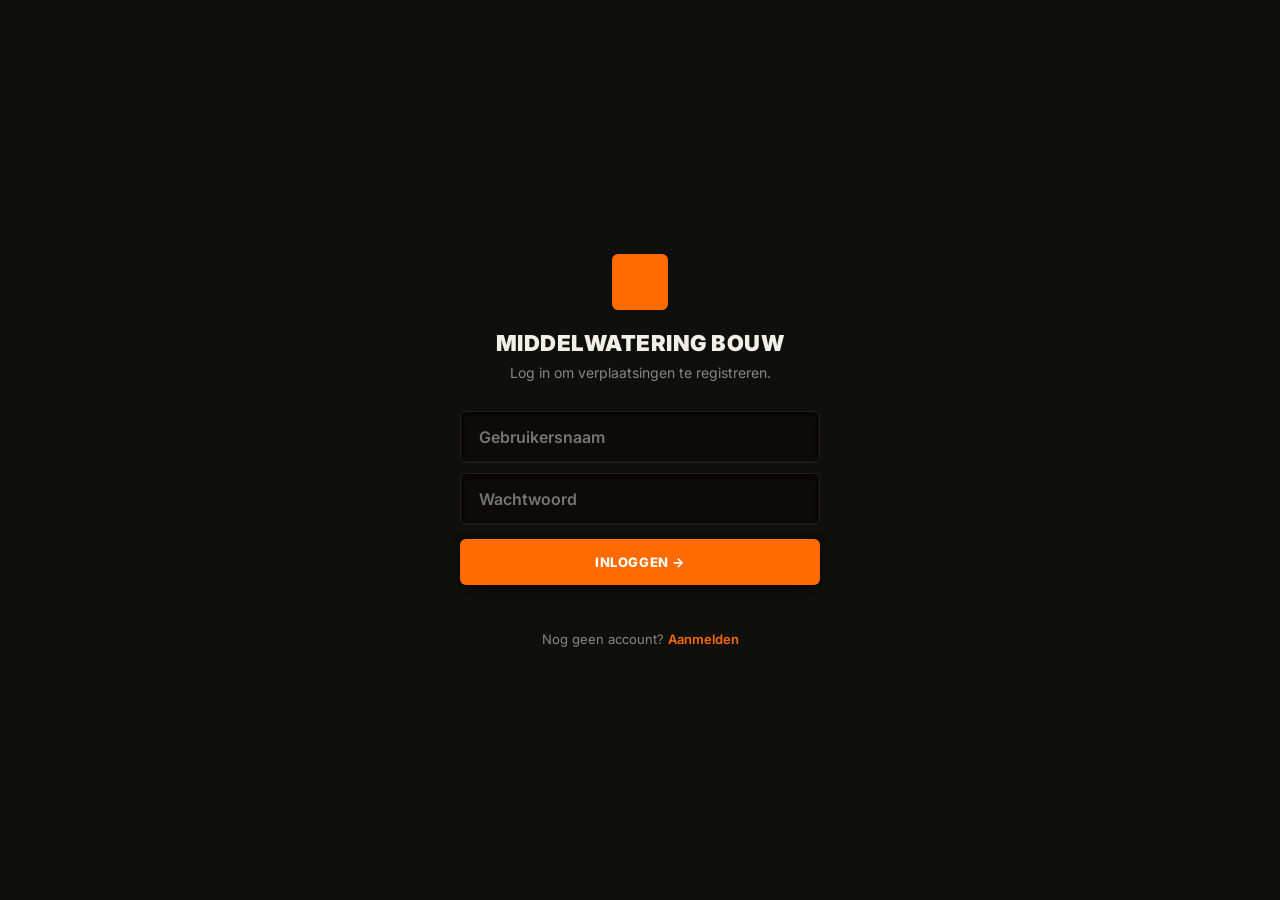
==== commit 85e56614: "Design: warme kleurpalet toegepast (depth-ui-design skill tokens) Co-Authored-By: Claude Sonnet 4.6 " ====
--- a/index.html
+++ b/index.html
@@ -12,6 +12,7 @@
 <link rel="preconnect" href="https://fonts.googleapis.com">
 <link href="https://fonts.googleapis.com/css2?family=Inter:wght@400;500;600;700;800&display=swap" rel="stylesheet">
 <script src="https://unpkg.com/lucide@latest/dist/umd/lucide.min.js"></script>
+<link rel="stylesheet" href="assets/css/micro-interactions.css">
 <style>
 i[data-lucide]{display:inline-flex;align-items:center;justify-content:center;width:1em;height:1em;stroke:currentColor;fill:none;stroke-width:2;stroke-linecap:round;stroke-linejoin:round;vertical-align:middle;}
 </style>
@@ -20,30 +21,30 @@
   --accent:    #ff6b00;
   --groen:     #22c55e;
   --rood:      #ef4444;
-  --tekst:     #f0f0f0;
-  --zacht:     #888888;
-  --dim:       #4a4a4a;
-  --border:    #252525;
-  --border-2:  #303030;
-  --surface:   #1c1c1c;
-  --surface-2: #0d0d0d;
+  --tekst:     #f1efe8;
+  --zacht:     #888780;
+  --dim:       #4a4845;
+  --border:    #242220;
+  --border-2:  #2e2c2a;
+  --surface:   #2a2a26;
+  --surface-2: #0c0b0a;
   --radius-lg: 8px;
   --radius:    6px;
   --radius-sm: 4px;
 
-  --shadow-glow:    inset 0 1px 0 rgba(255,255,255,0.07);
+  --shadow-glow:    inset 0 1px 0 rgba(255,255,255,0.08);
   --shadow-contact: 0 1px 2px rgba(0,0,0,0.55);
   --shadow-sm:      0 4px 10px -3px rgba(0,0,0,0.50);
   --shadow-md:      0 8px 18px -6px rgba(0,0,0,0.62);
   --shadow-lg:      0 18px 32px -8px rgba(0,0,0,0.78);
-  --shadow-inset:   inset 0 2px 4px rgba(0,0,0,0.65), inset 0 -1px 0 rgba(255,255,255,0.04);
+  --shadow-inset:   inset 0 2px 4px rgba(0,0,0,0.65), inset 0 -1px 0 rgba(255,255,255,0.05);
 }
 *{box-sizing:border-box;margin:0;padding:0;-webkit-tap-highlight-color:transparent;}
 html{overflow:hidden;height:100%;}
-body{font-family:'Inter',-apple-system,sans-serif;background:#111111;color:var(--tekst);height:100%;overflow-y:auto;overflow-x:hidden;overscroll-behavior:none;position:fixed;width:100%;touch-action:pan-y;}
+body{font-family:'Inter',-apple-system,sans-serif;background:#0f0f0e;color:var(--tekst);height:100%;overflow-y:auto;overflow-x:hidden;overscroll-behavior:none;position:fixed;width:100%;touch-action:pan-y;}
 
 /* HEADER */
-header{position:sticky;top:0;z-index:60;background:#111111;border-bottom:2px solid var(--border-2);padding:12px 18px 0;}
+header{position:sticky;top:0;z-index:60;background:#0f0f0e;border-bottom:2px solid var(--border-2);padding:12px 18px 0;}
 .header-top{display:flex;align-items:center;gap:12px;padding-bottom:12px;}
 .header-logo{width:32px;height:32px;background:var(--accent);border-radius:var(--radius);display:flex;align-items:center;justify-content:center;font-size:18px;flex-shrink:0;}
 .header-title{color:#fff;font-size:15px;font-weight:800;line-height:1.2;flex:1;}
@@ -69,7 +70,7 @@
 @keyframes fadeIn{from{opacity:0;transform:translateY(8px)}to{opacity:1;transform:translateY(0)}}
 
 /* CARD */
-.card{background:var(--surface);border:1px solid rgba(255,255,255,0.05);border-radius:var(--radius-lg);margin-bottom:12px;box-shadow:var(--shadow-glow),var(--shadow-contact),var(--shadow-md);}
+.card{background:var(--surface);border-radius:var(--radius-lg);margin-bottom:12px;box-shadow:var(--shadow-glow),var(--shadow-contact),var(--shadow-md);}
 .card-title{font-size:11px;font-weight:800;letter-spacing:.8px;text-transform:uppercase;color:var(--zacht);padding:14px 18px 0;margin-bottom:14px;border-left:3px solid var(--accent);padding-left:14px;}
 .card-body{padding:0 18px 18px;}
 
@@ -87,9 +88,10 @@
 
 /* BEWEGING KAARTEN */
 .beweging-grid{display:grid;grid-template-columns:repeat(3,1fr);gap:8px;margin-bottom:20px;}
-.beweging-card{background:var(--surface);border:1px solid rgba(255,255,255,0.05);border-radius:var(--radius);padding:16px 10px;cursor:pointer;text-align:center;transition:box-shadow .2s,transform .2s;position:relative;-webkit-appearance:none;display:flex;flex-direction:column;align-items:center;gap:6px;box-shadow:var(--shadow-glow),var(--shadow-contact),var(--shadow-sm);}
-.beweging-card:active{transform:scale(.96);}
-.beweging-card.selected{background:rgba(255,107,0,.12);border-color:rgba(255,107,0,.4);box-shadow:var(--shadow-glow),var(--shadow-contact),var(--shadow-md),0 0 0 2px rgba(255,107,0,.25);}
+.beweging-card{background:var(--surface);border-radius:var(--radius);padding:16px 10px;cursor:pointer;text-align:center;transition:box-shadow .25s,transform .25s;position:relative;-webkit-appearance:none;display:flex;flex-direction:column;align-items:center;gap:6px;box-shadow:var(--shadow-glow),var(--shadow-contact),var(--shadow-sm);}
+.beweging-card:hover{box-shadow:var(--shadow-glow),var(--shadow-contact),var(--shadow-md);transform:translateY(-1px);}
+.beweging-card:active{transform:translateY(1px);box-shadow:var(--shadow-contact);}
+.beweging-card.selected{background:rgba(255,107,0,.12);box-shadow:var(--shadow-glow),var(--shadow-contact),var(--shadow-md),0 0 0 2px rgba(255,107,0,.35);}
 .bc-icon{font-size:22px;line-height:1;}
 .bc-arrow{font-size:11px;color:var(--accent);font-weight:800;letter-spacing:1px;}
 .bc-title{font-size:11px;font-weight:800;color:var(--tekst);line-height:1.3;text-transform:uppercase;letter-spacing:.3px;}
@@ -118,7 +120,7 @@
 .ac-input.selected ~ .ac-clear{display:flex;}
 .ac-badge{margin-top:5px;display:none;font-size:10px;font-weight:800;color:var(--accent);padding:3px 10px;background:rgba(255,107,0,.12);border-radius:4px;width:fit-content;text-transform:uppercase;letter-spacing:.4px;}
 .ac-badge.show{display:block;}
-.ac-dropdown{position:absolute;z-index:9999;background:#1e1e1e;border:1.5px solid var(--border-2);border-radius:var(--radius);max-height:260px;overflow-y:auto;box-shadow:0 12px 40px rgba(0,0,0,.70);display:none;width:100%;}
+.ac-dropdown{position:absolute;z-index:9999;background:#222220;border:none;border-radius:var(--radius);max-height:260px;overflow-y:auto;box-shadow:0 12px 40px rgba(0,0,0,.70);display:none;width:100%;}
 .ac-dropdown.open{display:block;}
 .ac-item{padding:16px 16px;cursor:pointer;display:flex;align-items:center;gap:10px;border-bottom:1px solid var(--border);transition:background .15s;}
 .ac-item:last-child{border-bottom:none;}
@@ -184,19 +186,22 @@
 /* NAV BAR */
 .nav-bar{position:fixed;bottom:96px;left:16px;right:16px;z-index:50;display:flex;justify-content:space-between;align-items:center;padding:8px 0;gap:10px;max-width:680px;margin:0 auto;}
 .btn-nav{flex:1;padding:15px 16px;border:none;border-radius:var(--radius);font-family:inherit;font-size:13px;font-weight:800;cursor:pointer;transition:box-shadow .2s,transform .2s;-webkit-appearance:none;text-transform:uppercase;letter-spacing:.6px;}
-.btn-back{background:var(--surface);color:var(--tekst);border:1px solid rgba(255,255,255,0.07);box-shadow:var(--shadow-glow),var(--shadow-contact),var(--shadow-sm);}
+.btn-back{background:var(--surface);color:var(--tekst);border:none;box-shadow:var(--shadow-glow),var(--shadow-contact),var(--shadow-sm);}
+.btn-back:hover{box-shadow:var(--shadow-glow),var(--shadow-contact),var(--shadow-md);transform:translateY(-1px);}
+.btn-next:hover,.btn-verstuur:hover{box-shadow:var(--shadow-glow),var(--shadow-contact),var(--shadow-md);transform:translateY(-1px);}
 .btn-next{background:var(--accent);color:#fff;box-shadow:var(--shadow-glow),var(--shadow-contact),var(--shadow-sm);}
 .btn-verstuur{background:var(--groen);color:#fff;box-shadow:var(--shadow-glow),var(--shadow-contact),var(--shadow-sm);}
 .btn-next:active,.btn-verstuur:active{transform:translateY(1px);box-shadow:var(--shadow-contact);}
 .btn-back:active{transform:translateY(1px);}
 
 /* BOTTOM NAVIGATION */
-.bottom-nav{position:fixed;bottom:16px;left:16px;right:16px;z-index:55;display:flex;background:#222222;border:1px solid rgba(255,255,255,0.07);border-radius:16px;height:64px;box-shadow:var(--shadow-glow),var(--shadow-contact),var(--shadow-lg);overflow:hidden;}
+.bottom-nav{position:fixed;bottom:16px;left:16px;right:16px;z-index:55;display:flex;background:#2a2a26;border:none;border-radius:16px;height:64px;box-shadow:var(--shadow-glow),var(--shadow-contact),var(--shadow-lg);overflow:hidden;}
 .bn-item{flex:1;display:flex;flex-direction:column;align-items:center;justify-content:center;gap:4px;text-decoration:none;color:var(--dim);transition:color .2s;padding:8px 0;background:none;border:none;font-family:inherit;cursor:pointer;-webkit-appearance:none;position:relative;}
 .bn-item+.bn-item::before{content:'';position:absolute;left:0;top:16%;height:68%;width:1px;background:var(--border-2);}
 .bn-item.active{color:var(--accent);}
-.bn-icon{width:22px;height:22px;display:flex;align-items:center;justify-content:center;}
-.bn-icon i[data-lucide]{width:22px;height:22px;stroke-width:2;}
+.bn-icon{width:38px;height:24px;display:flex;align-items:center;justify-content:center;border-radius:999px;transition:background .2s;}
+.bn-item.active .bn-icon{background:rgba(255,107,0,.12);}
+.bn-icon i[data-lucide]{width:20px;height:20px;stroke-width:2;}
 .bn-label{font-size:10px;font-weight:800;letter-spacing:.5px;text-transform:uppercase;}
 
 /* SAMENVATTING */
@@ -216,7 +221,7 @@
 /* FOTO SHEET OVERLAY */
 .foto-overlay{position:fixed;inset:0;z-index:200;background:rgba(0,0,0,.90);display:flex;flex-direction:column;align-items:center;justify-content:flex-end;opacity:0;pointer-events:none;transition:opacity .25s;}
 .foto-overlay.open{opacity:1;pointer-events:all;}
-.foto-sheet{width:100%;max-width:680px;background:#222222;border-radius:12px 12px 0 0;border:1px solid rgba(255,255,255,0.07);border-bottom:none;padding:20px 20px 40px;transform:translateY(100%);transition:transform .3s cubic-bezier(.32,1,.32,1);box-shadow:0 -8px 40px rgba(0,0,0,0.8),var(--shadow-glow);}
+.foto-sheet{width:100%;max-width:680px;background:#2a2a26;border-radius:12px 12px 0 0;border:none;padding:20px 20px 40px;transform:translateY(100%);transition:transform .3s cubic-bezier(.32,1,.32,1);box-shadow:0 -8px 40px rgba(0,0,0,0.8),var(--shadow-glow);}
 .foto-overlay.open .foto-sheet{transform:translateY(0);}
 .foto-handle{width:40px;height:3px;background:var(--border-2);border-radius:2px;margin:0 auto 16px;}
 .foto-sheet-title{font-size:16px;font-weight:800;margin-bottom:4px;}
@@ -235,7 +240,7 @@
 /* BOTTOM SHEET (nummers / types) */
 .sheet-overlay{position:fixed;inset:0;z-index:100;background:rgba(0,0,0,.70);opacity:0;pointer-events:none;transition:opacity .25s;}
 .sheet-overlay.open{opacity:1;pointer-events:all;}
-.bottom-sheet{position:fixed;bottom:0;left:0;right:0;z-index:101;max-width:680px;margin:0 auto;background:#222222;border-radius:12px 12px 0 0;border:1px solid rgba(255,255,255,0.07);border-bottom:none;padding:20px 20px 40px;transform:translateY(100%);transition:transform .3s cubic-bezier(.32,1,.32,1);box-shadow:0 -8px 40px rgba(0,0,0,0.8),var(--shadow-glow);}
+.bottom-sheet{position:fixed;bottom:0;left:0;right:0;z-index:101;max-width:680px;margin:0 auto;background:#2a2a26;border-radius:12px 12px 0 0;border:none;padding:20px 20px 40px;transform:translateY(100%);transition:transform .3s cubic-bezier(.32,1,.32,1);box-shadow:0 -8px 40px rgba(0,0,0,0.8),var(--shadow-glow);}
 .bottom-sheet.open{transform:translateY(0);}
 .sheet-handle{width:40px;height:3px;background:var(--border-2);border-radius:2px;margin:0 auto 16px;}
 .sheet-title{font-size:17px;font-weight:800;margin-bottom:4px;}
@@ -250,7 +255,7 @@
 .loading-text{font-size:13px;font-weight:700;color:var(--zacht);text-transform:uppercase;letter-spacing:.8px;}
 
 /* TOAST */
-.toast{position:fixed;bottom:160px;left:50%;transform:translateX(-50%) translateY(20px);z-index:400;background:#222222;border:1.5px solid var(--border-2);border-radius:var(--radius-sm);padding:11px 20px;font-size:12px;font-weight:800;color:var(--tekst);box-shadow:0 8px 32px rgba(0,0,0,.60);opacity:0;transition:all .3s;white-space:nowrap;pointer-events:none;text-transform:uppercase;letter-spacing:.5px;}
+.toast{position:fixed;bottom:160px;left:50%;transform:translateX(-50%) translateY(20px);z-index:400;background:#2a2a26;border:none;border-radius:var(--radius-sm);padding:11px 20px;font-size:12px;font-weight:800;color:var(--tekst);box-shadow:0 8px 32px rgba(0,0,0,.60);opacity:0;transition:all .3s;white-space:nowrap;pointer-events:none;text-transform:uppercase;letter-spacing:.5px;}
 .toast.show{opacity:1;transform:translateX(-50%) translateY(0);}
 
 /* INFO ROW */
@@ -262,7 +267,7 @@
 .header-menu-wrap{position:relative;flex-shrink:0;}
 .header-menu-btn{width:36px;height:36px;border-radius:var(--radius-sm);background:var(--surface);border:1.5px solid var(--border-2);color:var(--tekst);font-size:18px;cursor:pointer;display:flex;align-items:center;justify-content:center;-webkit-appearance:none;transition:border-color .2s;}
 .header-menu-btn.open,.header-menu-btn:active{border-color:var(--accent);color:var(--accent);}
-.header-dropdown{position:absolute;top:calc(100% + 8px);right:0;min-width:200px;background:#222222;border:1px solid rgba(255,255,255,0.07);border-radius:var(--radius-lg);box-shadow:var(--shadow-glow),var(--shadow-contact),var(--shadow-lg);overflow:hidden;opacity:0;pointer-events:none;transform:translateY(-6px);transition:opacity .18s,transform .18s;z-index:200;}
+.header-dropdown{position:absolute;top:calc(100% + 8px);right:0;min-width:200px;background:#2a2a26;border:none;border-radius:var(--radius-lg);box-shadow:var(--shadow-glow),var(--shadow-contact),var(--shadow-lg);overflow:hidden;opacity:0;pointer-events:none;transform:translateY(-6px);transition:opacity .18s,transform .18s;z-index:200;}
 .header-dropdown.open{opacity:1;pointer-events:all;transform:translateY(0);}
 .dropdown-item{display:flex;align-items:center;gap:12px;width:100%;padding:13px 16px;border:none;background:transparent;color:var(--tekst);font-family:inherit;font-size:13px;font-weight:600;cursor:pointer;text-decoration:none;text-align:left;-webkit-appearance:none;transition:background .12s;}
 .dropdown-item:hover{background:rgba(255,255,255,.05);}
@@ -275,7 +280,7 @@
 /* WACHTWOORD MODAL */
 .ww-modal-overlay{position:fixed;inset:0;z-index:700;background:rgba(0,0,0,.65);display:flex;align-items:flex-end;justify-content:center;opacity:0;pointer-events:none;transition:opacity .2s;padding:0;}
 .ww-modal-overlay.open{opacity:1;pointer-events:all;}
-.ww-modal-box{width:100%;max-width:480px;background:#222222;border-radius:16px 16px 0 0;border:1px solid rgba(255,255,255,0.07);border-bottom:none;padding:20px 20px 40px;transform:translateY(100%);transition:transform .3s cubic-bezier(.32,1,.32,1);box-shadow:0 -8px 40px rgba(0,0,0,0.8),var(--shadow-glow);}
+.ww-modal-box{width:100%;max-width:480px;background:#2a2a26;border-radius:16px 16px 0 0;border:none;padding:20px 20px 40px;transform:translateY(100%);transition:transform .3s cubic-bezier(.32,1,.32,1);box-shadow:0 -8px 40px rgba(0,0,0,0.8),var(--shadow-glow);}
 .ww-modal-overlay.open .ww-modal-box{transform:translateY(0);}
 .ww-handle{width:40px;height:3px;background:var(--border-2);border-radius:2px;margin:0 auto 20px;}
 .ww-titel{font-size:17px;font-weight:800;margin-bottom:4px;}
@@ -287,9 +292,9 @@
 
 /* LIGHT THEME */
 [data-theme="light"]{
-  --tekst:#111111;--zacht:#666666;--dim:#aaaaaa;
-  --border:#d8d7d0;--border-2:#c8c7c0;
-  --surface:#f0efeb;--surface-2:#d4d3cc;
+  --tekst:#1c1c19;--zacht:#5f5e5a;--dim:#888780;
+  --border:#d5d4cc;--border-2:#c8c7c0;
+  --surface:#efeeea;--surface-2:#cac9c2;
   --shadow-glow:    inset 0 1px 0 rgba(255,255,255,0.9);
   --shadow-contact: 0 1px 2px rgba(60,55,40,0.07);
   --shadow-sm:      0 4px 10px -3px rgba(60,55,40,0.13);
@@ -297,20 +302,21 @@
   --shadow-lg:      0 18px 32px -8px rgba(60,55,40,0.23);
   --shadow-inset:   inset 0 2px 4px rgba(60,55,40,0.15), inset 0 -1px 0 rgba(255,255,255,0.6);
 }
-[data-theme="light"] body{background:#e2e1da;}
-[data-theme="light"] header{background:#e2e1da;}
-[data-theme="light"] .nav-bar{background:#e2e1da;}
-[data-theme="light"] .bottom-nav{background:#f0efeb;border-color:rgba(0,0,0,0.06);box-shadow:var(--shadow-glow),var(--shadow-contact),var(--shadow-lg);}
-[data-theme="light"] .header-title{color:#111111;}
-[data-theme="light"] .loading-overlay{background:rgba(226,225,218,.97);}
-[data-theme="light"] .toast{background:#f0efeb;border-color:rgba(0,0,0,0.08);}
-[data-theme="light"] .foto-sheet,[data-theme="light"] .bottom-sheet{background:#f0efeb;border-color:rgba(0,0,0,0.06);box-shadow:0 -8px 40px rgba(60,55,40,0.18),var(--shadow-glow);}
-[data-theme="light"] .ww-modal-box{background:#f0efeb;border-color:rgba(0,0,0,0.06);box-shadow:0 -8px 40px rgba(60,55,40,0.18),var(--shadow-glow);}
-[data-theme="light"] .ac-dropdown{background:#f0efeb;box-shadow:var(--shadow-glow),var(--shadow-contact),var(--shadow-lg);}
-[data-theme="light"] .header-dropdown{background:#f0efeb;border-color:rgba(0,0,0,0.06);box-shadow:var(--shadow-glow),var(--shadow-contact),var(--shadow-lg);}
+[data-theme="light"] body{background:#d9d8d1;}
+[data-theme="light"] header{background:#d9d8d1;}
+[data-theme="light"] .nav-bar{background:#d9d8d1;}
+[data-theme="light"] .bottom-nav{background:#efeeea;border:none;box-shadow:var(--shadow-glow),var(--shadow-contact),var(--shadow-lg);}
+[data-theme="light"] .header-title{color:#1c1c19;}
+[data-theme="light"] .loading-overlay{background:rgba(217,216,209,.97);}
+[data-theme="light"] .toast{background:#efeeea;box-shadow:0 8px 32px rgba(60,55,40,0.18);}
+[data-theme="light"] .foto-sheet,[data-theme="light"] .bottom-sheet{background:#efeeea;border:none;box-shadow:0 -8px 40px rgba(60,55,40,0.18),var(--shadow-glow);}
+[data-theme="light"] .ww-modal-box{background:#efeeea;border:none;box-shadow:0 -8px 40px rgba(60,55,40,0.18),var(--shadow-glow);}
+[data-theme="light"] .ac-dropdown{background:#efeeea;box-shadow:var(--shadow-glow),var(--shadow-contact),var(--shadow-lg);}
+[data-theme="light"] .header-dropdown{background:#efeeea;border:none;box-shadow:var(--shadow-glow),var(--shadow-contact),var(--shadow-lg);}
 [data-theme="light"] .field input[type="date"]{color-scheme:light;}
-[data-theme="light"] .info-row span:last-child{color:#555555;}
-[data-theme="light"] .bottom-nav .bn-item+.bn-item::before{background:rgba(0,0,0,0.08);}
+[data-theme="light"] .info-row span:last-child{color:#5f5e5a;}
+[data-theme="light"] .bottom-nav .bn-item+.bn-item::before{background:rgba(60,55,40,0.08);}
+[data-theme="light"] .login-overlay{background:#d9d8d1;}
 
 /* OVERZICHT VIEW */
 .ovz-wrap{padding:16px 16px 110px;max-width:720px;margin:0 auto;}
@@ -321,10 +327,13 @@
 .ovz-search-input:focus{outline:none;border-color:var(--accent);box-shadow:0 0 0 3px rgba(255,107,0,.13);}
 .ovz-filter-wrap{display:flex;gap:8px;margin-bottom:16px;overflow-x:auto;scrollbar-width:none;padding-bottom:2px;}
 .ovz-filter-wrap::-webkit-scrollbar{display:none;}
-.ovz-filter-btn{flex-shrink:0;padding:11px 16px;border-radius:var(--radius-sm);font-family:inherit;font-size:12px;font-weight:800;text-transform:uppercase;letter-spacing:.5px;background:transparent;border:1px solid var(--border-2);color:var(--zacht);cursor:pointer;transition:all .2s;-webkit-appearance:none;}
-.ovz-filter-btn.active{background:var(--accent);border-color:var(--accent);color:#fff;}
+.ovz-filter-btn{flex-shrink:0;padding:11px 16px;border-radius:var(--radius-sm);font-family:inherit;font-size:12px;font-weight:800;text-transform:uppercase;letter-spacing:.5px;background:var(--surface);border:none;color:var(--zacht);cursor:pointer;transition:box-shadow .2s,transform .2s,color .2s;-webkit-appearance:none;box-shadow:var(--shadow-glow),var(--shadow-contact),var(--shadow-sm);}
+.ovz-filter-btn:hover{color:var(--tekst);box-shadow:var(--shadow-glow),var(--shadow-contact),var(--shadow-md);transform:translateY(-1px);}
+.ovz-filter-btn:active{transform:translateY(1px);box-shadow:var(--shadow-contact);}
+.ovz-filter-btn.active{background:var(--accent);color:#fff;box-shadow:var(--shadow-glow),var(--shadow-contact),var(--shadow-sm);}
 .ovz-sectie-header{font-size:11px;font-weight:800;text-transform:uppercase;letter-spacing:1px;color:var(--zacht);padding:6px 12px 10px;border-left:2px solid var(--accent);margin-bottom:10px;}
-.ovz-klus-card{background:var(--surface);border:1px solid rgba(255,255,255,0.05);border-radius:var(--radius-lg);margin-bottom:10px;overflow:hidden;box-shadow:var(--shadow-glow),var(--shadow-contact),var(--shadow-sm);}
+.ovz-klus-card{background:var(--surface);border-radius:var(--radius-lg);margin-bottom:10px;overflow:hidden;box-shadow:var(--shadow-glow),var(--shadow-contact),var(--shadow-sm);transition:box-shadow .25s,transform .25s;}
+.ovz-klus-card:hover{box-shadow:var(--shadow-glow),var(--shadow-contact),var(--shadow-md);transform:translateY(-1px);}
 .ovz-klus-header{display:flex;align-items:center;justify-content:space-between;padding:16px 16px;cursor:pointer;gap:12px;}
 .ovz-klus-header:active{background:rgba(255,255,255,.03);}
 .ovz-klus-info{flex:1;min-width:0;}
@@ -341,27 +350,29 @@
 .gesch-rij{padding:16px 16px;border-bottom:1px solid var(--border);}
 .gesch-rij:last-child{border-bottom:none;}
 .success-wrap{display:flex;flex-direction:column;align-items:center;justify-content:center;min-height:calc(100vh - 120px);padding:24px 24px 110px;text-align:center;}
-.success-icon{width:72px;height:72px;border-radius:50%;background:rgba(34,197,94,.15);display:flex;align-items:center;justify-content:center;margin:0 auto 22px;color:#22c55e;}
+.success-icon{width:76px;height:76px;border-radius:50%;background:rgba(34,197,94,.14);display:flex;align-items:center;justify-content:center;margin:0 auto 22px;color:#22c55e;box-shadow:inset 0 1px 0 rgba(34,197,94,.30),0 6px 18px -4px rgba(34,197,94,.22),0 0 0 1px rgba(34,197,94,.12);}
 .success-titel{font-size:26px;font-weight:900;text-transform:uppercase;letter-spacing:.5px;margin-bottom:8px;}
 .success-sub{font-size:14px;color:var(--zacht);margin-bottom:28px;line-height:1.5;}
-.success-card{width:100%;background:var(--surface);border:1px solid var(--border-2);border-radius:var(--radius);margin-bottom:24px;text-align:left;overflow:hidden;}
+.success-card{width:100%;background:var(--surface);border-radius:var(--radius-lg);margin-bottom:24px;text-align:left;overflow:hidden;box-shadow:var(--shadow-glow),var(--shadow-contact),var(--shadow-md);}
 .success-row{display:flex;justify-content:space-between;align-items:center;padding:11px 16px;border-bottom:1px solid var(--border);}
 .success-row:last-child{border-bottom:none;}
 .success-label{font-size:12px;color:var(--zacht);font-weight:600;text-transform:uppercase;letter-spacing:.4px;}
 .success-value{font-size:13px;font-weight:700;}
 .success-btns{display:flex;flex-direction:column;gap:10px;width:100%;}
-.success-btn-primary{padding:17px;background:var(--accent);border:none;border-radius:var(--radius);font-family:inherit;font-size:14px;font-weight:800;text-transform:uppercase;letter-spacing:.6px;color:#fff;cursor:pointer;-webkit-appearance:none;}
-.success-btn-secondary{padding:16px;background:transparent;border:1.5px solid var(--border-2);border-radius:var(--radius);font-family:inherit;font-size:14px;font-weight:700;color:var(--tekst);cursor:pointer;-webkit-appearance:none;}
+.success-btn-primary{padding:17px;background:var(--accent);border:none;border-radius:var(--radius);font-family:inherit;font-size:14px;font-weight:800;text-transform:uppercase;letter-spacing:.6px;color:#fff;cursor:pointer;-webkit-appearance:none;box-shadow:var(--shadow-glow),var(--shadow-contact),var(--shadow-sm);transition:box-shadow .2s,transform .2s;}
+.success-btn-primary:active{transform:translateY(1px);box-shadow:var(--shadow-contact);}
+.success-btn-secondary{padding:16px;background:var(--surface);border:none;border-radius:var(--radius);font-family:inherit;font-size:14px;font-weight:700;color:var(--tekst);cursor:pointer;-webkit-appearance:none;box-shadow:var(--shadow-glow),var(--shadow-contact),var(--shadow-sm);transition:box-shadow .2s,transform .2s;}
+.success-btn-secondary:active{transform:translateY(1px);box-shadow:var(--shadow-contact);}
 .gesch-datum{font-size:11px;color:var(--zacht);margin-bottom:4px;}
 .gesch-route{font-size:13px;font-weight:700;}
 .gesch-medewerker{font-size:11px;color:var(--zacht);margin-top:2px;}
 .ovz-item-naam{font-size:13px;font-weight:600;}
 .ovz-item-detail{font-size:11px;color:var(--zacht);margin-top:2px;line-height:1.4;}
 .ovz-item-badge{font-size:12px;font-weight:800;color:var(--accent);background:rgba(255,107,0,.12);padding:3px 10px;border-radius:var(--radius-sm);white-space:nowrap;flex-shrink:0;}
-.ovz-zaak-card{background:rgba(34,197,94,.04);border:1px solid rgba(34,197,94,.18);}
+.ovz-zaak-card{background:rgba(34,197,94,.05);box-shadow:var(--shadow-glow),var(--shadow-contact),var(--shadow-sm),0 0 0 1px rgba(34,197,94,.18);}
 .ovz-zaak-card .ovz-klus-naam{color:var(--groen);}
 .ovz-zaak-card .ovz-klus-nr{background:rgba(34,197,94,.12);color:var(--groen);}
-.ovz-status-banner{display:flex;align-items:center;gap:12px;padding:12px 16px;background:var(--surface);border:1px solid var(--border);border-radius:var(--radius-lg);margin-bottom:16px;}
+.ovz-status-banner{display:flex;align-items:center;gap:12px;padding:12px 16px;background:var(--surface);border-radius:var(--radius-lg);margin-bottom:16px;box-shadow:var(--shadow-glow),var(--shadow-contact),var(--shadow-sm);}
 .ovz-status-dot{width:8px;height:8px;border-radius:50%;background:var(--groen);flex-shrink:0;}
 .ovz-status-tekst{font-size:13px;color:var(--zacht);}
 .ovz-loading{display:flex;flex-direction:column;align-items:center;justify-content:center;gap:16px;padding:60px 20px;}
@@ -374,27 +385,53 @@
 .view{display:none;}
 .view.active{display:block;}
 .home-wrap{padding:16px 16px 120px;max-width:680px;margin:0 auto;}
-.home-welkom-card{background:linear-gradient(135deg,rgba(255,107,0,.13) 0%,rgba(255,107,0,.04) 100%);border:1px solid rgba(255,107,0,.25);border-radius:var(--radius-lg);padding:20px;margin-bottom:16px;display:flex;align-items:center;gap:16px;}
-.home-welkom-avatar{width:52px;height:52px;background:rgba(255,107,0,.18);border:2px solid rgba(255,107,0,.35);border-radius:var(--radius);display:flex;align-items:center;justify-content:center;font-size:26px;flex-shrink:0;}
-.home-welkom-groet{font-size:10px;color:var(--zacht);font-weight:700;text-transform:uppercase;letter-spacing:.6px;margin-bottom:3px;}
-.home-welkom-naam{font-size:20px;font-weight:900;line-height:1.2;}
-.home-welkom-datum{font-size:12px;color:var(--zacht);margin-top:4px;}
-.home-cta{width:100%;padding:18px 20px;background:var(--accent);border:none;border-radius:var(--radius-lg);font-family:inherit;font-size:15px;font-weight:800;color:#fff;cursor:pointer;display:flex;align-items:center;justify-content:space-between;text-transform:uppercase;letter-spacing:.6px;margin-bottom:24px;-webkit-appearance:none;transition:box-shadow .2s,transform .2s;box-shadow:var(--shadow-glow),var(--shadow-contact),var(--shadow-md);}
+.home-greeting-row{display:flex;align-items:flex-end;justify-content:space-between;margin-bottom:18px;}
+.home-greeting{font-size:11px;color:var(--zacht);margin:0 0 2px;}
+.home-name{font-size:22px;font-weight:800;color:var(--tekst);letter-spacing:-.4px;margin:0;}
+.home-date{font-size:11px;color:var(--zacht);margin:0;}
+.home-cta{width:100%;padding:18px 20px;background:var(--accent);border:none;border-radius:var(--radius-lg);font-family:inherit;color:#fff;cursor:pointer;display:flex;align-items:center;justify-content:space-between;gap:16px;margin-bottom:14px;-webkit-appearance:none;transition:box-shadow .25s,transform .25s;box-shadow:var(--shadow-glow),var(--shadow-contact),var(--shadow-md);text-align:left;}
+.home-cta:hover{box-shadow:var(--shadow-glow),var(--shadow-contact),var(--shadow-lg);transform:translateY(-1px);}
 .home-cta:active{transform:translateY(1px);box-shadow:var(--shadow-contact);}
-.home-cta-arrow{font-size:22px;font-weight:400;}
-.home-sectie-titel{font-size:12px;font-weight:800;text-transform:uppercase;letter-spacing:.6px;color:var(--zacht);margin-bottom:12px;}
-.home-inz-card{background:var(--surface);border:1px solid rgba(255,255,255,0.05);border-radius:var(--radius-lg);margin-bottom:8px;padding:14px 16px;display:flex;align-items:center;gap:12px;box-shadow:var(--shadow-glow),var(--shadow-contact),var(--shadow-sm);transition:box-shadow .25s,transform .25s;}
-.home-inz-icon{font-size:22px;flex-shrink:0;}
-.home-inz-info{flex:1;min-width:0;}
-.home-inz-naam{font-size:14px;font-weight:700;white-space:nowrap;overflow:hidden;text-overflow:ellipsis;}
-.home-inz-meta{font-size:11px;color:var(--zacht);margin-top:2px;}
-.home-inz-status{font-size:10px;font-weight:800;text-transform:uppercase;letter-spacing:.4px;padding:3px 9px;border-radius:var(--radius-sm);flex-shrink:0;}
+.home-cta-label{font-size:9px;color:rgba(255,255,255,.7);text-transform:uppercase;letter-spacing:.5px;margin:0 0 4px;}
+.home-cta-titel{font-size:15px;font-weight:800;margin:0;line-height:1.2;}
+.home-cta-sub{font-size:11px;color:rgba(255,255,255,.7);margin:6px 0 0;}
+.home-cta-arrow{width:36px;height:36px;background:rgba(0,0,0,.18);border-radius:50%;display:flex;align-items:center;justify-content:center;flex-shrink:0;box-shadow:inset 0 1px 0 rgba(255,255,255,.1);}
+.home-stats{display:grid;grid-template-columns:1fr 1fr;gap:8px;margin-bottom:20px;}
+.home-stat{background:var(--surface);border-radius:var(--radius-lg);padding:13px 14px;box-shadow:var(--shadow-glow),var(--shadow-contact),var(--shadow-sm);}
+.home-stat-label{font-size:10px;color:var(--zacht);text-transform:uppercase;letter-spacing:.4px;margin-bottom:4px;}
+.home-stat-value{font-size:24px;font-weight:800;letter-spacing:-.5px;line-height:1;}
+.home-stat-delta{font-size:10px;color:var(--groen);margin-top:3px;}
+.home-sectie-row{display:flex;align-items:center;justify-content:space-between;margin-bottom:10px;}
+.home-sectie-titel{font-size:12px;font-weight:800;text-transform:uppercase;letter-spacing:.6px;color:var(--zacht);margin:0;}
+.home-sectie-link{font-size:11px;color:var(--accent);font-weight:700;cursor:pointer;}
+.home-inz-card{background:var(--surface);border-radius:var(--radius-lg);margin-bottom:7px;padding:12px 14px;display:grid;grid-template-columns:34px 1fr auto;gap:12px;align-items:center;box-shadow:var(--shadow-glow),var(--shadow-contact),var(--shadow-sm);transition:box-shadow .25s,transform .25s;cursor:pointer;}
+.home-inz-card:hover{box-shadow:var(--shadow-glow),var(--shadow-contact),var(--shadow-md);transform:translateY(-1px);}
+.home-inz-card:active{transform:translateY(1px);box-shadow:var(--shadow-contact);}
+.home-inz-icon-wrap{width:34px;height:34px;border-radius:9px;display:flex;align-items:center;justify-content:center;flex-shrink:0;box-shadow:inset 0 1px 0 rgba(255,255,255,.05);}
+.home-inz-icon-wrap.nieuw{background:rgba(255,107,0,.15);color:var(--accent);}
+.home-inz-icon-wrap.verwerkt{background:rgba(34,197,94,.15);color:var(--groen);}
+.home-inz-info{min-width:0;}
+.home-inz-naam{font-size:13px;font-weight:700;white-space:nowrap;overflow:hidden;text-overflow:ellipsis;}
+.home-inz-meta{font-size:11px;color:var(--zacht);margin-top:2px;white-space:nowrap;overflow:hidden;text-overflow:ellipsis;}
+.home-inz-right{display:flex;flex-direction:column;align-items:flex-end;gap:4px;flex-shrink:0;}
+.home-inz-tijd{font-size:10px;color:var(--zacht);}
+.home-inz-status{font-size:9px;font-weight:800;text-transform:uppercase;letter-spacing:.4px;padding:3px 8px;border-radius:999px;flex-shrink:0;}
 .home-inz-status-nieuw{background:rgba(255,107,0,.15);color:var(--accent);}
 .home-inz-status-verwerkt{background:rgba(34,197,94,.15);color:var(--groen);}
 .home-leeg{text-align:center;padding:30px 20px;color:var(--zacht);font-size:13px;}
 .home-spinner{width:20px;height:20px;border:2px solid var(--border-2);border-top-color:var(--accent);border-radius:50%;animation:spin .8s linear infinite;margin:30px auto;}
-.home-inz-card{cursor:pointer;}
-.home-inz-card:active{opacity:.85;transform:translateY(1px);box-shadow:var(--shadow-contact);}
+
+/* MAT SECTIE GRID */
+.mat-sectie-grid{display:grid;grid-template-columns:repeat(3,1fr);gap:8px;margin-bottom:16px;}
+.mat-sectie-tile{background:var(--surface);border-radius:var(--radius-lg);padding:13px 12px 11px;cursor:pointer;transition:box-shadow .25s,transform .25s;box-shadow:var(--shadow-glow),var(--shadow-contact),var(--shadow-sm);position:relative;overflow:hidden;}
+.mat-sectie-tile:hover{box-shadow:var(--shadow-glow),var(--shadow-contact),var(--shadow-md);transform:translateY(-1px);}
+.mat-sectie-tile:active{transform:translateY(1px);box-shadow:var(--shadow-contact);}
+.mat-sectie-tile.geselecteerd{background:rgba(255,107,0,.10);box-shadow:var(--shadow-glow),var(--shadow-contact),var(--shadow-md),0 0 0 2px rgba(255,107,0,.30);}
+.mst-naam{font-size:12px;font-weight:700;color:var(--tekst);margin:0;}
+.mst-meta{font-size:10px;color:var(--zacht);margin:2px 0 0;}
+.mst-stuks{font-size:11px;font-weight:700;color:var(--tekst);margin:10px 0 0;padding-top:8px;border-top:1px solid rgba(255,255,255,.05);}
+.mst-check{position:absolute;top:8px;right:8px;width:16px;height:16px;border-radius:50%;border:1.5px solid var(--border-2);display:flex;align-items:center;justify-content:center;font-size:8px;color:transparent;}
+.mat-sectie-tile.geselecteerd .mst-check{background:var(--accent);border-color:var(--accent);color:#fff;font-size:10px;}
 
 /* DETAIL VIEW */
 .detail-wrap{padding:20px 20px 100px;}
@@ -422,7 +459,7 @@
 .detail-foto{width:100%;aspect-ratio:4/3;object-fit:cover;border-radius:10px;border:1px solid var(--border-2);}
 
 /* LOGIN OVERLAY */
-.login-overlay{position:fixed;inset:0;z-index:500;background:#111111;display:flex;align-items:center;justify-content:center;padding:24px;}
+.login-overlay{position:fixed;inset:0;z-index:500;background:#0f0f0e;display:flex;align-items:center;justify-content:center;padding:24px;}
 .login-overlay.verborgen{display:none;}
 .login-box{width:100%;max-width:360px;text-align:center;}
 .login-logo{width:56px;height:56px;background:var(--accent);border-radius:var(--radius);display:flex;align-items:center;justify-content:center;font-size:28px;margin:0 auto 20px;}
@@ -435,8 +472,7 @@
 .login-btn{width:100%;padding:15px;background:var(--accent);border:none;border-radius:var(--radius);font-family:inherit;font-size:13px;font-weight:800;text-transform:uppercase;letter-spacing:.6px;color:#fff;cursor:pointer;-webkit-appearance:none;margin-top:4px;box-shadow:var(--shadow-glow),var(--shadow-contact),var(--shadow-md);transition:box-shadow .2s,transform .2s;}
 .login-btn:active{transform:translateY(1px);box-shadow:var(--shadow-contact);}
 .login-fout{color:var(--rood);font-size:13px;margin-top:10px;min-height:20px;font-weight:600;}
-[data-theme="light"] .login-overlay{background:#f0f0f0;}
-[data-theme="light"] .login-titel{color:#111111;}
+[data-theme="light"] .login-titel{color:#1c1c19;}
 
 /* WELKOM ROW (stap 1) */
 .welkom-row{display:flex;align-items:center;gap:14px;padding:14px 18px;}
@@ -445,29 +481,43 @@
 .welkom-rol{font-size:11px;color:var(--zacht);font-weight:600;text-transform:uppercase;letter-spacing:.5px;margin-top:2px;}
 
 /* LOCATIE KEUZE (stap 1 + 3) */
-.loc-zaak-btn{width:100%;padding:16px 18px;background:rgba(34,197,94,.06);border:2px solid rgba(34,197,94,.20);border-radius:var(--radius);font-family:inherit;font-size:14px;font-weight:800;color:var(--groen);cursor:pointer;text-align:left;display:flex;align-items:center;gap:12px;margin-bottom:14px;-webkit-appearance:none;transition:all .2s;}
-.loc-zaak-btn:active{background:rgba(34,197,94,.12);}
-.loc-zaak-btn.selected{background:rgba(34,197,94,.14);border-color:var(--groen);box-shadow:0 0 0 3px rgba(34,197,94,.12);}
+.loc-zaak-btn{width:100%;padding:16px 18px;background:rgba(34,197,94,.07);border:none;border-radius:var(--radius);font-family:inherit;font-size:14px;font-weight:800;color:var(--groen);cursor:pointer;text-align:left;display:flex;align-items:center;gap:12px;margin-bottom:14px;-webkit-appearance:none;transition:box-shadow .25s,transform .25s;box-shadow:inset 0 1px 0 rgba(34,197,94,.15),0 1px 2px rgba(0,0,0,.35),0 4px 10px -3px rgba(0,0,0,.30);}
+.loc-zaak-btn:hover{box-shadow:inset 0 1px 0 rgba(34,197,94,.15),0 1px 2px rgba(0,0,0,.4),0 8px 18px -6px rgba(0,0,0,.45);transform:translateY(-1px);}
+.loc-zaak-btn:active{transform:translateY(1px);box-shadow:inset 0 2px 4px rgba(0,0,0,.3);}
+.loc-zaak-btn.selected{background:rgba(34,197,94,.14);box-shadow:inset 0 1px 0 rgba(34,197,94,.20),0 1px 2px rgba(0,0,0,.35),0 4px 10px -3px rgba(0,0,0,.30),0 0 0 2px rgba(34,197,94,.30);}
 .loc-zaak-tekst{font-size:11px;color:var(--zacht);font-weight:500;margin-top:2px;}
 
 /* MATERIEEL KEUZE (stap 2) */
-.mat-kies-sectie-titel{font-size:13px;font-weight:800;text-transform:uppercase;letter-spacing:.6px;color:var(--tekst);margin:14px 0 6px;border-left:3px solid var(--accent);padding-left:10px;display:flex;align-items:center;justify-content:space-between;cursor:pointer;user-select:none;-webkit-tap-highlight-color:transparent;}
-.mat-kies-sectie-titel:active{opacity:.7;}
-.sec-chev{font-size:9px;padding-right:4px;transition:transform .15s;}
-.mat-kies-row{display:flex;align-items:center;gap:12px;padding:15px 16px;border-bottom:1px solid var(--border);cursor:pointer;transition:background .12s;-webkit-tap-highlight-color:transparent;}
-.mat-kies-row:last-child{border-bottom:none;}
-.mat-kies-row:active{background:rgba(255,255,255,.03);}
-.mat-kies-row.geselecteerd{background:rgba(255,107,0,.06);}
-.mat-kies-check{width:22px;height:22px;border-radius:5px;border:2px solid var(--border-2);background:transparent;flex-shrink:0;display:flex;align-items:center;justify-content:center;transition:all .15s;}
+.mat-kies-card{overflow:hidden;padding:0;margin-bottom:14px;}
+.mat-kies-sectie-header{display:flex;align-items:center;justify-content:space-between;padding:11px 14px 11px 11px;cursor:pointer;user-select:none;-webkit-tap-highlight-color:transparent;border-left:3px solid var(--accent);}
+.mat-kies-sectie-header:active{opacity:.7;}
+.mat-kies-sectie-naam{font-size:12px;font-weight:800;text-transform:uppercase;letter-spacing:.6px;color:var(--tekst);}
+.mat-kies-sectie-chev{font-size:11px;color:var(--dim);transition:transform .2s;}
+.mat-kies-divider{height:1px;background:var(--border);margin:0;}
+.mat-kies-type-row{display:flex;align-items:center;gap:10px;padding:11px 14px;border-bottom:1px solid var(--border);cursor:pointer;transition:background .12s;-webkit-tap-highlight-color:transparent;}
+.mat-kies-type-row:last-child{border-bottom:none;}
+.mat-kies-type-row:active{background:rgba(255,255,255,.03);}
+.mat-kies-check{width:20px;height:20px;border-radius:5px;border:2px solid var(--border-2);background:transparent;flex-shrink:0;display:flex;align-items:center;justify-content:center;transition:all .15s;}
 .mat-kies-check.checked{background:var(--accent);border-color:var(--accent);}
-.mat-kies-check.checked::after{content:'✓';color:#fff;font-size:12px;font-weight:800;}
+.mat-kies-check.checked::after{content:'✓';color:#fff;font-size:11px;font-weight:800;}
 .mat-kies-check.partial{background:rgba(255,107,0,.2);border-color:var(--accent);}
-.mat-kies-check.partial::after{content:'–';color:var(--accent);font-size:16px;font-weight:800;line-height:1;}
-.mat-kies-naam{font-size:14px;font-weight:700;}
-.mat-kies-nr{font-size:11px;color:var(--zacht);margin-top:2px;}
-.mat-kies-chevron{font-size:12px;color:var(--zacht);margin-left:auto;padding-left:8px;}
-.mat-kies-sub{background:rgba(0,0,0,.18);}
-.mat-kies-sub .mat-kies-row{padding-left:36px;}
+.mat-kies-check.partial::after{content:'–';color:var(--accent);font-size:15px;font-weight:800;line-height:1;}
+.mat-kies-type-info{flex:1;min-width:0;}
+.mat-kies-naam{font-size:13px;font-weight:700;}
+.mat-kies-nr{font-size:11px;color:var(--zacht);margin-top:1px;}
+.mat-kies-chevron{font-size:11px;color:var(--dim);flex-shrink:0;}
+.mat-kies-item-wrap{background:rgba(0,0,0,.14);}
+.mat-kies-item-row{display:flex;align-items:center;justify-content:space-between;padding:9px 14px 9px 34px;border-bottom:1px solid var(--border);cursor:pointer;transition:background .12s;-webkit-tap-highlight-color:transparent;}
+.mat-kies-item-row:last-child{border-bottom:none;}
+.mat-kies-item-row:active{background:rgba(255,107,0,.06);}
+.mat-kies-item-row.geselecteerd{background:rgba(255,107,0,.08);}
+.mat-kies-item-naam{font-size:13px;font-weight:700;}
+
+/* keep old classes for compat */
+.mat-kies-sectie-titel{display:none;}
+.mat-kies-row{display:flex;align-items:center;gap:12px;padding:11px 14px;border-bottom:1px solid var(--border);}
+.mat-kies-sub{background:rgba(0,0,0,.14);}
+.mat-kies-sub .mat-kies-row{padding-left:34px;}
 
 /* SKELETON LOADER */
 .skeleton{background:linear-gradient(90deg,var(--surface) 25%,var(--surface-2) 50%,var(--surface) 75%);background-size:200% 100%;animation:shimmer 1.5s infinite;}
@@ -538,7 +588,7 @@
       <small>Verplaatslijst</small>
     </div>
     <div class="header-menu-wrap">
-      <button class="header-menu-btn" id="menu-btn" onclick="toggleMenu()"><i data-lucide="more-vertical"></i></button>
+      <button class="header-menu-btn" id="menu-btn" onclick="toggleMenu()" data-tooltip="Opties"><i data-lucide="more-vertical"></i></button>
       <div class="header-dropdown" id="header-dropdown">
         <button class="dropdown-item" onclick="toggleTheme()">
           <span class="dropdown-item-icon" id="theme-icon"><i data-lucide="sun"></i></span>
@@ -588,19 +638,37 @@
 <!-- HOME VIEW -->
 <div class="view active" id="view-home">
   <div class="home-wrap">
-    <div class="home-welkom-card">
-      <div class="home-welkom-avatar"><i data-lucide="hard-hat" style="width:28px;height:28px;color:var(--accent);"></i></div>
+    <div class="home-greeting-row">
       <div>
-        <div class="home-welkom-groet" id="home-groet">Welkom</div>
-        <div class="home-welkom-naam" id="home-naam">—</div>
-        <div class="home-welkom-datum" id="home-datum-str"></div>
+        <p class="home-greeting" id="home-groet">Welkom</p>
+        <p class="home-name" id="home-naam">—</p>
+      </div>
+      <p class="home-date" id="home-datum-str"></p>
+    </div>
+    <button class="home-cta" onclick="naarWizard()">
+      <div>
+        <p class="home-cta-label">Hoofdactie</p>
+        <p class="home-cta-titel">Nieuwe verplaatsing registreren</p>
+        <p class="home-cta-sub">Locatie · Materieel · Bestemming · Verstuur</p>
+      </div>
+      <span class="home-cta-arrow"><i data-lucide="arrow-right" style="width:18px;height:18px;"></i></span>
+    </button>
+    <div class="home-stats">
+      <div class="home-stat">
+        <div class="home-stat-label">Vandaag</div>
+        <div class="home-stat-value" id="stat-vandaag">—</div>
+        <div class="home-stat-delta" id="stat-vandaag-delta" style="display:none;"></div>
+      </div>
+      <div class="home-stat">
+        <div class="home-stat-label">Deze week</div>
+        <div class="home-stat-value" id="stat-week">—</div>
+        <div class="home-stat-delta" id="stat-week-delta" style="display:none;"></div>
       </div>
     </div>
-    <button class="home-cta" onclick="naarWizard()">
-      <span>Nieuwe verplaatsing</span>
-      <span class="home-cta-arrow">→</span>
-    </button>
-    <div class="home-sectie-titel">Mijn recente inzendingen</div>
+    <div class="home-sectie-row">
+      <div class="home-sectie-titel">Mijn recente inzendingen</div>
+      <span class="home-sectie-link" onclick="naarVerplaatsingen()">Alles bekijken</span>
+    </div>
     <div id="home-inzendingen"><div class="home-spinner"></div></div>
   </div>
 </div>
@@ -634,7 +702,7 @@
         <div class="ac-input-row">
           <span class="ac-search-icon"><i data-lucide="search"></i></span>
           <input class="ac-input" id="ac-input-van" type="text" placeholder="Typ naam of werknummer..." oninput="acFilter('van',this.value)" onfocus="acOpen('van')" autocomplete="off">
-          <button class="ac-clear" onclick="acClear('van')"><i data-lucide="x" style="width:14px;height:14px"></i></button>
+          <button class="ac-clear" onclick="acClear('van')" data-tooltip="Wissen"><i data-lucide="x" style="width:14px;height:14px"></i></button>
         </div>
         <div class="ac-badge" id="ac-badge-van"></div>
         <div class="ac-dropdown" id="ac-dropdown-van"></div>
@@ -665,7 +733,7 @@
         <div class="ac-input-row">
           <span class="ac-search-icon"><i data-lucide="search"></i></span>
           <input class="ac-input" id="ac-input-naar" type="text" placeholder="Typ naam of werknummer..." oninput="acFilter('naar',this.value)" onfocus="acOpen('naar')" autocomplete="off">
-          <button class="ac-clear" onclick="acClear('naar')"><i data-lucide="x" style="width:14px;height:14px"></i></button>
+          <button class="ac-clear" onclick="acClear('naar')" data-tooltip="Wissen"><i data-lucide="x" style="width:14px;height:14px"></i></button>
         </div>
         <div class="ac-badge" id="ac-badge-naar"></div>
         <div class="ac-dropdown" id="ac-dropdown-naar"></div>
@@ -743,7 +811,7 @@
     <div style="display:flex;gap:8px;margin-bottom:14px;">
       <div class="ovz-search-wrap" style="flex:1;margin-bottom:0;">
         <span class="ovz-search-icon"><i data-lucide="search"></i></span>
-        <input class="ovz-search-input" type="text" id="ovz-zoek" placeholder="Zoek op klus of werknummer..." oninput="ovzFilter()">
+        <input class="ovz-search-input" type="text" id="ovz-zoek" placeholder="Zoek op klus, werknummer of onderdeel..." oninput="ovzFilter()">
       </div>
       <button onclick="ovzHerlaad()" style="width:48px;height:48px;flex-shrink:0;border-radius:var(--radius);background:var(--surface);border:1px solid var(--border-2);color:var(--tekst);cursor:pointer;display:flex;align-items:center;justify-content:center;-webkit-appearance:none;" title="Verversen"><i data-lucide="refresh-cw"></i></button>
     </div>
@@ -754,6 +822,8 @@
       <button class="ovz-filter-btn" onclick="ovzSetFilter('lichtmasten',this)">Lichtmasten</button>
       <button class="ovz-filter-btn" onclick="ovzSetFilter('hekken',this)">Bouwhekken</button>
       <button class="ovz-filter-btn" onclick="ovzSetFilter('aansluitingen',this)">Aansluitingen</button>
+      <button class="ovz-filter-btn" onclick="ovzSetFilter('mobiel',this)">Mobiel</button>
+      <button class="ovz-filter-btn" onclick="ovzSetFilter('bouwmaterieel',this)">Bouwmaterieel</button>
     </div>
     <div id="ovz-status-banner"></div>
     <div id="ovz-content"><div class="ovz-loading"><div class="spinner"></div><div style="font-size:13px;color:var(--zacht)">Materieel laden...</div></div></div>
@@ -857,6 +927,18 @@
 
 <script>
 const WORKER = 'https://mwb-verplaatslijst.je-mudde.workers.dev';
+
+function tijdGeleden(d) {
+  if (!d) return '';
+  const nu = new Date();
+  const dan = new Date(d + 'T12:00:00');
+  const diff = Math.floor((nu - dan) / 86400000);
+  if (diff === 0) return 'vandaag';
+  if (diff === 1) return 'gisteren';
+  if (diff === 2) return 'eergisteren';
+  if (diff < 7)  return diff + 'd geleden';
+  return fmtDatum(d);
+}
 
 function fmtDatum(d, lang = false) {
   if (!d) return '—';
@@ -1139,6 +1221,7 @@
 const NAAR = { type: null, naam: '', werknr: '' };
 let geselecteerdeItems     = new Set();
 let geselecteerdeAantallen = {};
+let geselecteerdeDefect    = {};
 let expandedTypes          = new Set();
 let expandedOvzTypes       = new Set();
 let expandedSecties        = new Set();
@@ -1151,6 +1234,7 @@
   NAAR.type = null; NAAR.naam = ''; NAAR.werknr = '';
   geselecteerdeItems     = new Set();
   geselecteerdeAantallen = {};
+  geselecteerdeDefect    = {};
   expandedTypes          = new Set();
   algemeneFotos          = [];
 }
@@ -1216,8 +1300,8 @@
     return true;
   }
   if (n === 2) {
-    if (geselecteerdeItems.size === 0 && Object.keys(geselecteerdeAantallen).length === 0) {
-      showToast('Selecteer minstens 1 item om te verplaatsen', 'warn'); return false;
+    if (geselecteerdeItems.size === 0 && Object.keys(geselecteerdeAantallen).length === 0 && Object.keys(geselecteerdeDefect).length === 0) {
+      showToast('Selecteer minstens 1 item om te verplaatsen of te vernietigen', 'warn'); return false;
     }
     return true;
   }
@@ -1344,73 +1428,111 @@
     perSectie[sectie].push(item);
   }
 
-  const allGeselecteerd = hierItems.filter(m => geselecteerdeItems.has(m.id)).length + Object.keys(geselecteerdeAantallen).length;
-  let html = `<div id="stap2-teller" style="font-size:12px;color:var(--zacht);font-weight:700;margin-bottom:10px;text-align:right;">${allGeselecteerd} geselecteerd</div>`;
-
+  const allGeselecteerd = hierItems.filter(m => geselecteerdeItems.has(m.id)).length + Object.keys(geselecteerdeAantallen).filter(k => geselecteerdeAantallen[k] > 0).length;
+
+  // Sectiegrid
   const secties = Object.keys(perSectie).sort((a, b) => a === 'Overig' ? 1 : b === 'Overig' ? -1 : a.localeCompare(b));
-  for (const sectie of secties) {
+  const gridHtml = `<div class="mat-sectie-grid">${secties.map(sectie => {
     const items = perSectie[sectie];
-
-    // Groepeer per type_id
     const perType = {};
     for (const item of items) {
       if (!perType[item.type_id]) perType[item.type_id] = { naam: item.naam, items: [] };
       perType[item.type_id].items.push(item);
     }
-
+    const totaalStuks = items.reduce((s, m) => s + (m.aantal != null ? m.aantal : 1), 0);
+    const aantalTypes = Object.keys(perType).length;
+    const geselInSectie = items.filter(m => geselecteerdeItems.has(m.id)).length + Object.values(perType).filter(g => g.items[0]?.aantal != null && geselecteerdeAantallen[g.items[0].id] > 0).length;
     const secKey2 = sectie.toLowerCase().replace(/[^a-z0-9]/g,'_');
+    const isGesel = geselInSectie > 0;
+    return `<div class="mat-sectie-tile${isGesel ? ' geselecteerd' : ''}" onclick="scrollNaarSectie('${secKey2}')">
+      <span class="mst-check">${isGesel ? '✓' : ''}</span>
+      <p class="mst-naam">${sectie}</p>
+      <p class="mst-meta">${aantalTypes} type${aantalTypes !== 1 ? 's' : ''}</p>
+      <p class="mst-stuks">${totaalStuks} stuks</p>
+    </div>`;
+  }).join('')}</div>`;
+
+  let html = gridHtml + `<div id="stap2-teller" style="font-size:12px;color:var(--zacht);font-weight:700;margin-bottom:10px;text-align:right;">${allGeselecteerd} geselecteerd</div>`;
+
+  html += `<div class="card mat-kies-card">`;
+
+  for (let si = 0; si < secties.length; si++) {
+    const sectie = secties[si];
+    const items  = perSectie[sectie];
+
+    const perType = {};
+    for (const item of items) {
+      if (!perType[item.type_id]) perType[item.type_id] = { naam: item.naam, items: [] };
+      perType[item.type_id].items.push(item);
+    }
+
+    const secKey2  = sectie.toLowerCase().replace(/[^a-z0-9]/g,'_');
     const secOpen2 = expandedSecties.has(secKey2);
-    html += `<div class="mat-kies-sectie-titel" onclick="toggleSectie('${secKey2}')">
-      <span>${sectie}</span>
-      <span class="sec-chev" id="sec-chev-${secKey2}" style="transform:${secOpen2 ? '' : 'rotate(-90deg)'}">▼</span>
+
+    if (si > 0) html += `<div class="mat-kies-divider"></div>`;
+
+    html += `<div class="mat-kies-sectie-header" onclick="toggleSectie('${secKey2}')">
+      <span class="mat-kies-sectie-naam">${sectie}</span>
+      <span class="mat-kies-sectie-chev" id="sec-chev-${secKey2}" style="transform:${secOpen2 ? '' : 'rotate(-90deg)'}">▼</span>
     </div>
-    <div id="sec-panel-${secKey2}" style="${secOpen2 ? '' : 'display:none'}">
-    <div class="card" style="margin-bottom:10px;">`;
+    <div id="sec-panel-${secKey2}" style="${secOpen2 ? '' : 'display:none'}">`;
 
     for (const [typeId, groep] of Object.entries(perType)) {
       const eersteItem = groep.items[0];
 
       if (eersteItem.aantal != null) {
-        // Bulk item (hekken): aantal-input
-        const huidig = geselecteerdeAantallen[eersteItem.id] || 0;
-        html += `<div class="mat-kies-row" style="justify-content:space-between;">
-          <div>
-            <div class="mat-kies-naam">${eersteItem.naam}</div>
-            <div class="mat-kies-nr">${eersteItem.aantal} stuks beschikbaar</div>
+        const huidig      = geselecteerdeAantallen[eersteItem.id] || 0;
+        const huidigKapot = geselecteerdeDefect[eersteItem.id] || 0;
+        html += `<div class="mat-kies-type-row" style="flex-direction:column;align-items:stretch;gap:12px;padding:14px 14px 16px;">
+          <div style="display:flex;justify-content:space-between;align-items:center;">
+            <div class="mat-kies-type-info">
+              <div class="mat-kies-naam">${eersteItem.naam}</div>
+              <div class="mat-kies-nr">${eersteItem.aantal} stuks beschikbaar</div>
+            </div>
           </div>
-          <div style="display:flex;align-items:center;gap:8px;">
-            <span style="font-size:11px;color:var(--zacht);">verplaats:</span>
-            <input type="number" min="0" max="${eersteItem.aantal}" value="${huidig}"
-              style="width:56px;padding:4px 8px;background:var(--surface-2);border:1.5px solid var(--border);border-radius:6px;color:var(--tekst);font-size:14px;text-align:center;font-family:inherit;"
-              oninput="setBulkAantal('${eersteItem.id}',this.value,${eersteItem.aantal})">
+          <div style="display:grid;grid-template-columns:1fr 1fr;gap:10px;">
+            <div style="display:flex;flex-direction:column;gap:5px;">
+              <span style="font-size:10px;color:var(--zacht);text-transform:uppercase;letter-spacing:.6px;font-weight:700;">Verplaatst</span>
+              <input type="number" min="0" max="${eersteItem.aantal}" value="${huidig}"
+                style="width:100%;padding:10px 8px;background:var(--surface-2);border:1.5px solid var(--border);border-radius:6px;color:var(--tekst);font-size:16px;text-align:center;font-family:inherit;font-weight:800;box-shadow:var(--shadow-inset);"
+                oninput="setBulkAantal('${eersteItem.id}',this.value,${eersteItem.aantal})">
+            </div>
+            <div style="display:flex;flex-direction:column;gap:5px;">
+              <span style="font-size:10px;color:var(--rood);text-transform:uppercase;letter-spacing:.6px;font-weight:700;">Kapot</span>
+              <input type="number" min="0" max="${eersteItem.aantal}" value="${huidigKapot}"
+                style="width:100%;padding:10px 8px;background:rgba(239,68,68,.06);border:1.5px solid rgba(239,68,68,.22);border-radius:6px;color:var(--rood);font-size:16px;text-align:center;font-family:inherit;font-weight:800;box-shadow:inset 0 2px 4px rgba(239,68,68,.10),inset 0 -1px 0 rgba(255,255,255,.04);"
+                oninput="setBulkDefect('${eersteItem.id}',this.value,${eersteItem.aantal})">
+            </div>
           </div>
         </div>`;
       } else {
-        // Normaal: expand-header + sub-items
         const aantalGesel = groep.items.filter(m => geselecteerdeItems.has(m.id)).length;
         const checkState  = aantalGesel === groep.items.length && groep.items.length > 0 ? 'checked' : aantalGesel > 0 ? 'partial' : '';
         const isOpen      = expandedTypes.has(typeId);
-        html += `<div class="mat-kies-row" data-expand-type="${typeId}" onclick="toggleTypeExpand('${typeId}')">
-          <div class="mat-kies-check ${checkState}"></div>
-          <div style="flex:1">
+        const totaal      = groep.items.length;
+        html += `<div class="mat-kies-type-row" data-expand-type="${typeId}" onclick="toggleTypeExpand('${typeId}')">
+          <div class="mat-kies-check ${checkState}" onclick="event.stopPropagation();toggleAlleItems('${typeId}')"></div>
+          <div class="mat-kies-type-info">
             <div class="mat-kies-naam">${groep.naam}</div>
-            <div class="mat-kies-nr" id="sub-lbl-${typeId}">${groep.items.length} beschikbaar${aantalGesel > 0 ? ' · ' + aantalGesel + ' geselecteerd' : ''}</div>
+            <div class="mat-kies-nr" id="sub-lbl-${typeId}">${totaal} stuk${totaal !== 1 ? 's' : ''}${aantalGesel > 0 ? ' · <span style="color:var(--accent);font-weight:800;">' + aantalGesel + ' aangevinkt</span>' : ''}</div>
           </div>
           <div class="mat-kies-chevron" id="chev-${typeId}">${isOpen ? '▲' : '▼'}</div>
         </div>
-        <div class="mat-kies-sub" id="expand-${typeId}" style="${isOpen ? '' : 'display:none'}">
+        <div class="mat-kies-item-wrap" id="expand-${typeId}" style="${isOpen ? '' : 'display:none'}">
           ${groep.items.slice().sort((a,b) => (Number(a.nummer)||0) - (Number(b.nummer)||0)).map(item => {
             const gesel = geselecteerdeItems.has(item.id);
-            return `<div class="mat-kies-row ${gesel ? 'geselecteerd' : ''}" data-item-id="${item.id}" onclick="event.stopPropagation();toggleItem('${item.id}')">
+            return `<div class="mat-kies-item-row ${gesel ? 'geselecteerd' : ''}" data-item-id="${item.id}" onclick="toggleItem('${item.id}')">
+              <div class="mat-kies-item-naam">Nr. ${item.nummer || '—'}</div>
               <div class="mat-kies-check ${gesel ? 'checked' : ''}"></div>
-              <div class="mat-kies-naam">Nr. ${item.nummer || '—'}</div>
             </div>`;
           }).join('')}
         </div>`;
       }
     }
-    html += '</div></div>'; // sluit card + sec-panel
-  }
+    html += `</div>`; // sluit sec-panel
+  }
+
+  html += `</div>`; // sluit kaart
   el.innerHTML = html;
   lucide.createIcons();
 }
@@ -1433,6 +1555,31 @@
   const chev  = document.getElementById('sec-chev-' + secKey);
   if (panel) panel.style.display = open ? '' : 'none';
   if (chev)  chev.style.transform = open ? '' : 'rotate(-90deg)';
+}
+
+function scrollNaarSectie(secKey) {
+  if (!expandedSecties.has(secKey)) {
+    expandedSecties.add(secKey);
+    const panel = document.getElementById('sec-panel-' + secKey);
+    const chev  = document.getElementById('sec-chev-' + secKey);
+    if (panel) panel.style.display = '';
+    if (chev)  chev.style.transform = '';
+  }
+  setTimeout(() => {
+    const el = document.getElementById('sec-panel-' + secKey);
+    el?.previousElementSibling?.scrollIntoView({ behavior: 'smooth', block: 'start' });
+  }, 50);
+}
+
+function toggleAlleItems(typeId) {
+  const vanLoc    = VAN.type === 'zaak' ? 'zaak' : VAN.werknr;
+  const groepItems = alleMaterialen.filter(m => m.type_id === typeId && m.locatie === vanLoc);
+  const alleGesel  = groepItems.every(m => geselecteerdeItems.has(m.id));
+  groepItems.forEach(m => {
+    if (alleGesel) geselecteerdeItems.delete(m.id);
+    else geselecteerdeItems.add(m.id);
+  });
+  renderStap2();
 }
 
 function toggleOvzType(typeKey) {
@@ -1478,6 +1625,12 @@
   const n = Math.max(0, Math.min(parseInt(max) || 0, parseInt(value) || 0));
   if (n > 0) geselecteerdeAantallen[id] = n;
   else delete geselecteerdeAantallen[id];
+  updateStap2Teller();
+}
+function setBulkDefect(id, value, max) {
+  const n = Math.max(0, Math.min(parseInt(max) || 0, parseInt(value) || 0));
+  if (n > 0) geselecteerdeDefect[id] = n;
+  else delete geselecteerdeDefect[id];
   updateStap2Teller();
 }
 
@@ -1629,10 +1782,15 @@
     const m = alleMaterialen.find(x => x.id === id);
     return m ? { ...m, verplaatsAantal: aantal } : null;
   }).filter(Boolean);
+  const defectList   = Object.entries(geselecteerdeDefect).map(([id, aantal]) => {
+    const m = alleMaterialen.find(x => x.id === id);
+    return m ? { ...m, defectAantal: aantal } : null;
+  }).filter(Boolean);
+
   const totaal = selectedList.length + bulkList.length;
   if (totaal > 0) {
     html += `<div class="detail-sectie">
-      <div class="detail-sectie-titel">Materieel (${totaal} type${totaal !== 1 ? 's' : ''})</div>
+      <div class="detail-sectie-titel">Verplaatst (${totaal} type${totaal !== 1 ? 's' : ''})</div>
       ${selectedList.map(m => `
         <div class="detail-item-rij">
           <div>
@@ -1645,6 +1803,17 @@
         <div class="detail-item-rij">
           <div><div class="detail-item-naam">${m.naam}</div></div>
           <div class="detail-item-aantal">×${m.verplaatsAantal}</div>
+        </div>`).join('')}
+    </div>`;
+  }
+
+  if (defectList.length > 0) {
+    html += `<div class="detail-sectie">
+      <div class="detail-sectie-titel" style="border-left-color:var(--rood);color:var(--rood);">Vernietigd (${defectList.length} type${defectList.length !== 1 ? 's' : ''})</div>
+      ${defectList.map(m => `
+        <div class="detail-item-rij" style="background:rgba(239,68,68,.04);border:1px solid rgba(239,68,68,.12);border-radius:var(--radius-sm);margin-bottom:6px;">
+          <div><div class="detail-item-naam">${m.naam}</div></div>
+          <div class="detail-item-aantal" style="color:var(--rood);">×${m.defectAantal}</div>
         </div>`).join('')}
     </div>`;
   }
@@ -1711,6 +1880,11 @@
     return m ? { id, type_id: m.type_id, naam: m.naam, aantal } : null;
   }).filter(Boolean);
 
+  const defectItems = Object.entries(geselecteerdeDefect).map(([id, aantal]) => {
+    const m = alleMaterialen.find(x => x.id === id);
+    return m ? { id, type_id: m.type_id, naam: m.naam, aantal } : null;
+  }).filter(Boolean);
+
   const payload = {
     action:     'verplaatsing_uitvoeren',
     naam:       getTokenPayload()?.naam || '',
@@ -1718,9 +1892,10 @@
     van:        { naam: VAN.naam, werknr: VAN.werknr },
     naar:       { naam: NAAR.naam, werknr: NAAR.werknr },
     item_ids:   [...geselecteerdeItems],
-    bulk_items: bulkItems,
-    foto_urls:  fotoUrls,
-    opmerking:  document.getElementById('algemeen_opmerking').value.trim(),
+    bulk_items:   bulkItems,
+    defect_items: defectItems,
+    foto_urls:    fotoUrls,
+    opmerking:    document.getElementById('algemeen_opmerking').value.trim(),
   };
 
   try {
@@ -1916,14 +2091,23 @@
 }
 
 async function apiFetch(url, opties = {}) {
-  const res = await fetch(url, opties);
-  if (res.status === 401) {
-    localStorage.removeItem('mwb_token');
-    alert('Je sessie is verlopen. Log opnieuw in.');
-    location.reload();
-    return null;
-  }
-  return res;
+  const ctrl  = new AbortController();
+  const timer = setTimeout(() => ctrl.abort(), 30000);
+  try {
+    const res = await fetch(url, { ...opties, signal: ctrl.signal });
+    clearTimeout(timer);
+    if (res.status === 401) {
+      localStorage.removeItem('mwb_token');
+      alert('Je sessie is verlopen. Log opnieuw in.');
+      location.reload();
+      return null;
+    }
+    return res;
+  } catch (e) {
+    clearTimeout(timer);
+    if (e.name === 'AbortError') throw new Error('Verzoek duurde te lang. Controleer je verbinding en probeer opnieuw.');
+    throw e;
+  }
 }
 
 /* ── HOME ────────────────────────────────────────── */
@@ -2063,23 +2247,41 @@
       return;
     }
     mijnInzendingen = results;
-    el.innerHTML = mijnInzendingen.map((inz, i) => {
+
+    // Stats
+    const nu = new Date();
+    const vandaag = nu.toISOString().slice(0,10);
+    const weekStart = (() => { const d = new Date(nu); d.setDate(nu.getDate() - ((nu.getDay()+6)%7)); return d.toISOString().slice(0,10); })();
+    const aantalVandaag = results.filter(r => (r.properties?.['Datum']?.date?.start||'') === vandaag).length;
+    const aantalWeek    = results.filter(r => (r.properties?.['Datum']?.date?.start||'') >= weekStart).length;
+    const sv = document.getElementById('stat-vandaag');
+    const sw = document.getElementById('stat-week');
+    if (sv) sv.textContent = aantalVandaag;
+    if (sw) sw.textContent = aantalWeek;
+
+    el.innerHTML = mijnInzendingen.slice(0,8).map((inz, i) => {
       const naam   = inz.properties?.['Naam']?.title?.[0]?.plain_text || '—';
       const bp     = inz.properties?.['Bouwplaats']?.rich_text?.[0]?.plain_text || '';
       const vanNr  = inz.properties?.['Werknr. Van']?.rich_text?.[0]?.plain_text || '';
       const datum  = inz.properties?.['Datum']?.date?.start || '';
       const status = inz.properties?.['Status']?.select?.name || 'Nieuw';
       const type   = inz.properties?.['Opslag / Zaak']?.rich_text?.[0]?.plain_text || '';
-      const icon   = type.includes('Zaak') ? ic('building-2',13) : ic('arrow-left-right',13);
       const route  = bp || inz.properties?.['Werknr. Naar']?.rich_text?.[0]?.plain_text || '';
-      const sc     = status === 'Verwerkt' ? 'home-inz-status-verwerkt' : 'home-inz-status-nieuw';
+      const sc     = status === 'Verwerkt' ? 'verwerkt' : 'nieuw';
+      const iconNaam = type.includes('Zaak') ? 'building-2' : 'arrow-left-right';
+      const titel  = vanNr ? vanNr + ' → ' + (route || '?') : naam;
+      const sub    = route && vanNr ? route : fmtDatum(datum);
+      const tijd   = tijdGeleden(datum);
       return `<div class="home-inz-card" onclick="openDetail(${i})">
-        <span class="home-inz-icon">${icon}</span>
+        <span class="home-inz-icon-wrap ${sc}"><i data-lucide="${iconNaam}" style="width:16px;height:16px;"></i></span>
         <div class="home-inz-info">
-          <div class="home-inz-naam">${vanNr ? vanNr + ' → ' + (route || '?') : naam}</div>
-          <div class="home-inz-meta">${fmtDatum(datum)}${route && vanNr ? ' · ' + route : ''}</div>
+          <div class="home-inz-naam">${titel}</div>
+          <div class="home-inz-meta">${sub}</div>
         </div>
-        <span class="home-inz-status ${sc}">${status}</span>
+        <div class="home-inz-right">
+          <span class="home-inz-tijd">${tijd}</span>
+          <span class="home-inz-status home-inz-status-${sc}">${status}</span>
+        </div>
       </div>`;
     }).join('');
     lucide.createIcons({nodes:[el]});
@@ -2327,11 +2529,13 @@
 
 /* ── OVERZICHT ───────────────────────────────────── */
 const OVZ_FILTER_MAP = {
-  keten:        ['schaftkeet','uitvoerderskeet','pipokeet','keettrap'],
-  containers:   ['container'],
-  lichtmasten:  ['lichtmast'],
-  hekken:       ['bouwhekken','bouwhek_voeten','hekklemmen','hekwielen','hek_schoren','kunststof_rijplaten'],
-  aansluitingen:['bouwmeterkast','bouwmeterkast_35a','bouwmeterkast_63a','bouwmeterkast_125a','waterput','waterkraan'],
+  keten:        ['schaftkeet_klein','schaftkeet_groot','schaftkeet','uitvoerderskeet','pipokeet','keettrap'],
+  containers:   ['magazijncontainer','container'],
+  lichtmasten:  ['lichtmast_12m','lichtmast_6m','lichtmast'],
+  hekken:       ['bouwhek_1200','bouwhek_2000','bouwhek_bok','bouwhek_voet','bouwhekvoet_bok','hekklemmen','hekwielen','hek_schoren','schuifpoort','materieelbak_open','materieelbak_klep','kunststof_rijplaten','bouwhekken','bouwhek_voeten'],
+  aansluitingen:['meterkast_35a','meterkast_63a','meterkast_80a','meterkast_125a','bouwpaddestoel_32a','bouwpaddestoel_63a','bouwmeterkast','waterput','waterkraan'],
+  mobiel:       ['aggregaat','watervat'],
+  bouwmaterieel:['bouwdroger','bouwventilator','bouwzaag_220v','bouwzaag_380v','afzuigsysteem','heater_400v','heater_230v','pompwagen','platte_kar','platenkar','betonmolen','bouwstofzuiger','bouwlamp','schroefstempel','randbeveiligingsklemmen','pannenlift','kanalenlift','metselprofielen','kim_profiel','hmb_gevelklem','stualone_315','stualone_350'],
 };
 function klusNaamVoor(werknr, fallback) {
   const k = KLUSSEN.find(k => k.werknr === werknr);
@@ -2500,7 +2704,11 @@
   const zaakKeys = alle.filter(k => k === 'zaak');
   const klusKeys = alle.filter(k => k !== 'zaak').filter(k => {
     const loc = ovzLocatieMap[k];
-    if (zoek && !loc.naam.toLowerCase().includes(zoek) && !loc.werknr.toLowerCase().includes(zoek)) return false;
+    if (zoek) {
+      const locMatch  = loc.naam.toLowerCase().includes(zoek) || loc.werknr.toLowerCase().includes(zoek);
+      const itemMatch = Object.values(loc.items).some(it => it.naam.toLowerCase().includes(zoek));
+      if (!locMatch && !itemMatch) return false;
+    }
     if (ovzActiefFilter !== 'alles') {
       const ids = OVZ_FILTER_MAP[ovzActiefFilter] || [];
       if (!Object.keys(loc.items).some(id => ids.includes(id))) return false;
@@ -2802,5 +3010,6 @@
   // Als geen token: login overlay blijft zichtbaar
 })();
 </script>
+<script src="assets/js/micro-interactions.js"></script>
 </body>
 </html>
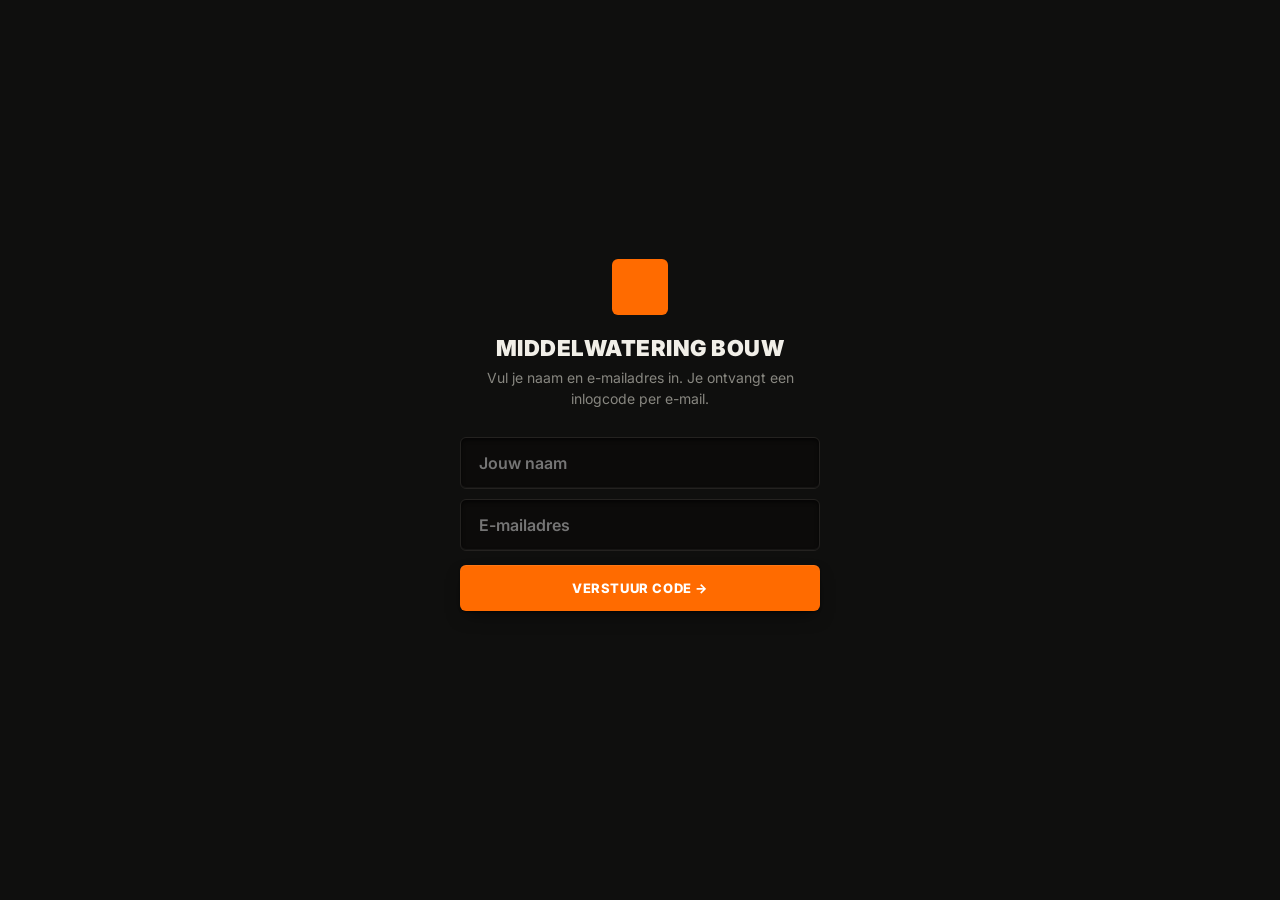
==== commit b6b3e865: "Design: Emil Kowalski micro-interaction verbeteringen + animatie polish - Sterke easing tokens (--ea" ====
--- a/index.html
+++ b/index.html
@@ -38,6 +38,10 @@
   --shadow-md:      0 8px 18px -6px rgba(0,0,0,0.62);
   --shadow-lg:      0 18px 32px -8px rgba(0,0,0,0.78);
   --shadow-inset:   inset 0 2px 4px rgba(0,0,0,0.65), inset 0 -1px 0 rgba(255,255,255,0.05);
+
+  --ease-out:    cubic-bezier(0.23, 1, 0.32, 1);
+  --ease-in-out: cubic-bezier(0.77, 0, 0.175, 1);
+  --ease-spring: cubic-bezier(0.32, 0.72, 0, 1);
 }
 *{box-sizing:border-box;margin:0;padding:0;-webkit-tap-highlight-color:transparent;}
 html{overflow:hidden;height:100%;}
@@ -65,9 +69,9 @@
 
 /* WIZARD */
 .wizard{position:relative;}
-.step{display:none;padding:20px 16px 160px;max-width:680px;margin:0 auto;animation:fadeIn .2s ease;}
+.step{display:none;padding:20px 16px 160px;max-width:680px;margin:0 auto;animation:fadeIn .25s var(--ease-out);}
 .step.active{display:block;}
-@keyframes fadeIn{from{opacity:0;transform:translateY(8px)}to{opacity:1;transform:translateY(0)}}
+@keyframes fadeIn{from{opacity:0;transform:translateY(10px)}to{opacity:1;transform:translateY(0)}}
 
 /* CARD */
 .card{background:var(--surface);border-radius:var(--radius-lg);margin-bottom:12px;box-shadow:var(--shadow-glow),var(--shadow-contact),var(--shadow-md);}
@@ -120,8 +124,8 @@
 .ac-input.selected ~ .ac-clear{display:flex;}
 .ac-badge{margin-top:5px;display:none;font-size:10px;font-weight:800;color:var(--accent);padding:3px 10px;background:rgba(255,107,0,.12);border-radius:4px;width:fit-content;text-transform:uppercase;letter-spacing:.4px;}
 .ac-badge.show{display:block;}
-.ac-dropdown{position:absolute;z-index:9999;background:#222220;border:none;border-radius:var(--radius);max-height:260px;overflow-y:auto;box-shadow:0 12px 40px rgba(0,0,0,.70);display:none;width:100%;}
-.ac-dropdown.open{display:block;}
+.ac-dropdown{position:absolute;z-index:9999;background:#222220;border:none;border-radius:var(--radius);max-height:260px;overflow-y:auto;box-shadow:0 12px 40px rgba(0,0,0,.70);width:100%;opacity:0;visibility:hidden;pointer-events:none;transform:translateY(-4px) scale(0.97);transform-origin:top center;transition:opacity .15s var(--ease-out),transform .15s var(--ease-out),visibility .15s;}
+.ac-dropdown.open{opacity:1;visibility:visible;pointer-events:all;transform:translateY(0) scale(1);}
 .ac-item{padding:16px 16px;cursor:pointer;display:flex;align-items:center;gap:10px;border-bottom:1px solid var(--border);transition:background .15s;}
 .ac-item:last-child{border-bottom:none;}
 .ac-item:hover,.ac-item:active{background:rgba(255,107,0,.10);}
@@ -265,10 +269,11 @@
 
 /* HEADER MENU */
 .header-menu-wrap{position:relative;flex-shrink:0;}
-.header-menu-btn{width:36px;height:36px;border-radius:var(--radius-sm);background:var(--surface);border:1.5px solid var(--border-2);color:var(--tekst);font-size:18px;cursor:pointer;display:flex;align-items:center;justify-content:center;-webkit-appearance:none;transition:border-color .2s;}
+.header-menu-btn{width:36px;height:36px;border-radius:var(--radius-sm);background:var(--surface);border:1.5px solid var(--border-2);color:var(--tekst);font-size:18px;cursor:pointer;display:flex;align-items:center;justify-content:center;-webkit-appearance:none;transition:border-color .2s var(--ease-out),color .15s var(--ease-out),transform .1s var(--ease-out);}
+.header-menu-btn:active{transform:scale(0.93);}
 .header-menu-btn.open,.header-menu-btn:active{border-color:var(--accent);color:var(--accent);}
-.header-dropdown{position:absolute;top:calc(100% + 8px);right:0;min-width:200px;background:#2a2a26;border:none;border-radius:var(--radius-lg);box-shadow:var(--shadow-glow),var(--shadow-contact),var(--shadow-lg);overflow:hidden;opacity:0;pointer-events:none;transform:translateY(-6px);transition:opacity .18s,transform .18s;z-index:200;}
-.header-dropdown.open{opacity:1;pointer-events:all;transform:translateY(0);}
+.header-dropdown{position:absolute;top:calc(100% + 8px);right:0;min-width:200px;background:#2a2a26;border:none;border-radius:var(--radius-lg);box-shadow:var(--shadow-glow),var(--shadow-contact),var(--shadow-lg);overflow:hidden;opacity:0;pointer-events:none;transform:scale(0.95) translateY(-6px);transform-origin:top right;transition:opacity .2s var(--ease-out),transform .2s var(--ease-out);z-index:200;}
+.header-dropdown.open{opacity:1;pointer-events:all;transform:scale(1) translateY(0);}
 .dropdown-item{display:flex;align-items:center;gap:12px;width:100%;padding:13px 16px;border:none;background:transparent;color:var(--tekst);font-family:inherit;font-size:13px;font-weight:600;cursor:pointer;text-decoration:none;text-align:left;-webkit-appearance:none;transition:background .12s;}
 .dropdown-item:hover{background:rgba(255,255,255,.05);}
 .dropdown-item:active{background:rgba(255,255,255,.09);}
@@ -276,19 +281,6 @@
 .dropdown-divider{height:1px;background:var(--border);margin:4px 0;}
 .dropdown-item-rood{color:var(--rood);}
 .dropdown-item-rood:hover{background:rgba(239,68,68,.07);}
-
-/* WACHTWOORD MODAL */
-.ww-modal-overlay{position:fixed;inset:0;z-index:700;background:rgba(0,0,0,.65);display:flex;align-items:flex-end;justify-content:center;opacity:0;pointer-events:none;transition:opacity .2s;padding:0;}
-.ww-modal-overlay.open{opacity:1;pointer-events:all;}
-.ww-modal-box{width:100%;max-width:480px;background:#2a2a26;border-radius:16px 16px 0 0;border:none;padding:20px 20px 40px;transform:translateY(100%);transition:transform .3s cubic-bezier(.32,1,.32,1);box-shadow:0 -8px 40px rgba(0,0,0,0.8),var(--shadow-glow);}
-.ww-modal-overlay.open .ww-modal-box{transform:translateY(0);}
-.ww-handle{width:40px;height:3px;background:var(--border-2);border-radius:2px;margin:0 auto 20px;}
-.ww-titel{font-size:17px;font-weight:800;margin-bottom:4px;}
-.ww-sub{font-size:13px;color:var(--zacht);margin-bottom:20px;}
-.ww-input{width:100%;padding:14px 16px;border:1.5px solid var(--border);border-radius:var(--radius);font-family:inherit;font-size:16px;font-weight:600;color:var(--tekst);background:var(--surface-2);margin-bottom:10px;-webkit-appearance:none;box-shadow:var(--shadow-inset);}
-.ww-input:focus{outline:none;border-color:var(--accent);box-shadow:var(--shadow-inset),0 0 0 3px rgba(255,107,0,.15);}
-.ww-btn{width:100%;padding:15px;background:var(--accent);border:none;border-radius:var(--radius);font-family:inherit;font-size:13px;font-weight:800;text-transform:uppercase;letter-spacing:.6px;color:#fff;cursor:pointer;margin-top:4px;-webkit-appearance:none;}
-.ww-fout{font-size:13px;color:var(--rood);min-height:18px;margin-top:6px;font-weight:600;}
 
 /* LIGHT THEME */
 [data-theme="light"]{
@@ -310,7 +302,6 @@
 [data-theme="light"] .loading-overlay{background:rgba(217,216,209,.97);}
 [data-theme="light"] .toast{background:#efeeea;box-shadow:0 8px 32px rgba(60,55,40,0.18);}
 [data-theme="light"] .foto-sheet,[data-theme="light"] .bottom-sheet{background:#efeeea;border:none;box-shadow:0 -8px 40px rgba(60,55,40,0.18),var(--shadow-glow);}
-[data-theme="light"] .ww-modal-box{background:#efeeea;border:none;box-shadow:0 -8px 40px rgba(60,55,40,0.18),var(--shadow-glow);}
 [data-theme="light"] .ac-dropdown{background:#efeeea;box-shadow:var(--shadow-glow),var(--shadow-contact),var(--shadow-lg);}
 [data-theme="light"] .header-dropdown{background:#efeeea;border:none;box-shadow:var(--shadow-glow),var(--shadow-contact),var(--shadow-lg);}
 [data-theme="light"] .field input[type="date"]{color-scheme:light;}
@@ -327,9 +318,9 @@
 .ovz-search-input:focus{outline:none;border-color:var(--accent);box-shadow:0 0 0 3px rgba(255,107,0,.13);}
 .ovz-filter-wrap{display:flex;gap:8px;margin-bottom:16px;overflow-x:auto;scrollbar-width:none;padding-bottom:2px;}
 .ovz-filter-wrap::-webkit-scrollbar{display:none;}
-.ovz-filter-btn{flex-shrink:0;padding:11px 16px;border-radius:var(--radius-sm);font-family:inherit;font-size:12px;font-weight:800;text-transform:uppercase;letter-spacing:.5px;background:var(--surface);border:none;color:var(--zacht);cursor:pointer;transition:box-shadow .2s,transform .2s,color .2s;-webkit-appearance:none;box-shadow:var(--shadow-glow),var(--shadow-contact),var(--shadow-sm);}
+.ovz-filter-btn{flex-shrink:0;padding:11px 16px;border-radius:var(--radius-sm);font-family:inherit;font-size:12px;font-weight:800;text-transform:uppercase;letter-spacing:.5px;background:var(--surface);border:none;color:var(--zacht);cursor:pointer;transition:box-shadow .2s var(--ease-out),transform .12s var(--ease-out),color .15s var(--ease-out),background .15s var(--ease-out);-webkit-appearance:none;box-shadow:var(--shadow-glow),var(--shadow-contact),var(--shadow-sm);}
 .ovz-filter-btn:hover{color:var(--tekst);box-shadow:var(--shadow-glow),var(--shadow-contact),var(--shadow-md);transform:translateY(-1px);}
-.ovz-filter-btn:active{transform:translateY(1px);box-shadow:var(--shadow-contact);}
+.ovz-filter-btn:active{transform:scale(0.97);box-shadow:var(--shadow-contact);}
 .ovz-filter-btn.active{background:var(--accent);color:#fff;box-shadow:var(--shadow-glow),var(--shadow-contact),var(--shadow-sm);}
 .ovz-sectie-header{font-size:11px;font-weight:800;text-transform:uppercase;letter-spacing:1px;color:var(--zacht);padding:6px 12px 10px;border-left:2px solid var(--accent);margin-bottom:10px;}
 .ovz-klus-card{background:var(--surface);border-radius:var(--radius-lg);margin-bottom:10px;overflow:hidden;box-shadow:var(--shadow-glow),var(--shadow-contact),var(--shadow-sm);transition:box-shadow .25s,transform .25s;}
@@ -351,6 +342,12 @@
 .gesch-rij:last-child{border-bottom:none;}
 .success-wrap{display:flex;flex-direction:column;align-items:center;justify-content:center;min-height:calc(100vh - 120px);padding:24px 24px 110px;text-align:center;}
 .success-icon{width:76px;height:76px;border-radius:50%;background:rgba(34,197,94,.14);display:flex;align-items:center;justify-content:center;margin:0 auto 22px;color:#22c55e;box-shadow:inset 0 1px 0 rgba(34,197,94,.30),0 6px 18px -4px rgba(34,197,94,.22),0 0 0 1px rgba(34,197,94,.12);}
+@keyframes successPop{0%{opacity:0;transform:scale(0.4)}60%{transform:scale(1.08)}100%{opacity:1;transform:scale(1)}}
+#view-success.active .success-icon{animation:successPop .5s var(--ease-out) both;animation-delay:.08s;}
+#view-success.active .success-titel{animation:fadeIn .3s var(--ease-out) both;animation-delay:.18s;}
+#view-success.active .success-sub{animation:fadeIn .3s var(--ease-out) both;animation-delay:.24s;}
+#view-success.active .success-card{animation:fadeIn .3s var(--ease-out) both;animation-delay:.3s;}
+#view-success.active .success-btns{animation:fadeIn .3s var(--ease-out) both;animation-delay:.36s;}
 .success-titel{font-size:26px;font-weight:900;text-transform:uppercase;letter-spacing:.5px;margin-bottom:8px;}
 .success-sub{font-size:14px;color:var(--zacht);margin-bottom:28px;line-height:1.5;}
 .success-card{width:100%;background:var(--surface);border-radius:var(--radius-lg);margin-bottom:24px;text-align:left;overflow:hidden;box-shadow:var(--shadow-glow),var(--shadow-contact),var(--shadow-md);}
@@ -383,7 +380,8 @@
 
 /* HOME VIEW */
 .view{display:none;}
-.view.active{display:block;}
+.view.active{display:block;animation:viewIn .22s var(--ease-out) both;}
+@keyframes viewIn{from{opacity:0;transform:translateY(6px)}to{opacity:1;transform:translateY(0)}}
 .home-wrap{padding:16px 16px 120px;max-width:680px;margin:0 auto;}
 .home-greeting-row{display:flex;align-items:flex-end;justify-content:space-between;margin-bottom:18px;}
 .home-greeting{font-size:11px;color:var(--zacht);margin:0 0 2px;}
@@ -530,7 +528,8 @@
 /* FILTER BAR (geschiedenis) */
 .gesch-filter-wrap{display:flex;gap:8px;padding:0 0 14px;overflow-x:auto;scrollbar-width:none;}
 .gesch-filter-wrap::-webkit-scrollbar{display:none;}
-.gesch-filter-btn{flex-shrink:0;padding:11px 16px;border-radius:var(--radius-sm);font-family:inherit;font-size:12px;font-weight:800;text-transform:uppercase;letter-spacing:.5px;background:transparent;border:1px solid var(--border-2);color:var(--zacht);cursor:pointer;transition:all .2s;-webkit-appearance:none;}
+.gesch-filter-btn{flex-shrink:0;padding:11px 16px;border-radius:var(--radius-sm);font-family:inherit;font-size:12px;font-weight:800;text-transform:uppercase;letter-spacing:.5px;background:transparent;border:1px solid var(--border-2);color:var(--zacht);cursor:pointer;transition:background .15s var(--ease-out),border-color .15s var(--ease-out),color .15s var(--ease-out),transform .12s var(--ease-out);-webkit-appearance:none;}
+.gesch-filter-btn:active{transform:scale(0.97);}
 .gesch-filter-btn.active{background:var(--accent);border-color:var(--accent);color:#fff;}
 
 /* RETRY KNOP */
@@ -541,42 +540,39 @@
 </head>
 <body>
 
-<!-- LOGIN OVERLAY -->
+<!-- LOGIN OVERLAY: naam + email -->
 <div class="login-overlay" id="login-overlay">
   <div class="login-box">
     <div class="login-logo"><i data-lucide="hard-hat" style="width:28px;height:28px;color:#fff;"></i></div>
     <div class="login-titel">Middelwatering Bouw</div>
-    <div class="login-sub">Log in om verplaatsingen te registreren.</div>
-    <input class="login-input" type="text" id="login-gebruiker" placeholder="Gebruikersnaam"
-      autocomplete="username" autocapitalize="none" spellcheck="false"
-      onkeydown="if(event.key==='Enter')document.getElementById('login-ww').focus()">
-    <input class="login-input" type="password" id="login-ww" placeholder="Wachtwoord"
-      autocomplete="current-password"
-      onkeydown="if(event.key==='Enter')loginUser()">
-    <button class="login-btn" onclick="loginUser()">Inloggen →</button>
+    <div class="login-sub">Vul je naam en e-mailadres in. Je ontvangt een inlogcode per e-mail.</div>
+    <input class="login-input" type="text" id="login-naam" placeholder="Jouw naam"
+      autocomplete="name" spellcheck="false"
+      onkeydown="if(event.key==='Enter')document.getElementById('login-email').focus()">
+    <input class="login-input" type="email" id="login-email" placeholder="E-mailadres"
+      autocomplete="email" autocapitalize="none" spellcheck="false"
+      onkeydown="if(event.key==='Enter')vraagOtpAan()">
+    <button class="login-btn" id="login-btn" onclick="vraagOtpAan()">Verstuur code →</button>
     <div class="login-fout" id="login-fout"></div>
-    <div style="margin-top:16px;font-size:13px;color:var(--zacht);">Nog geen account? <a href="#" onclick="toonRegistreren(event)" style="color:var(--accent);text-decoration:none;font-weight:600;">Aanmelden</a></div>
   </div>
 </div>
 
-<!-- REGISTREREN OVERLAY -->
-<div class="login-overlay verborgen" id="registreer-overlay">
+<!-- OTP OVERLAY: code invoeren -->
+<div class="login-overlay verborgen" id="otp-overlay">
   <div class="login-box">
-    <div class="login-logo"><i data-lucide="pen-line" style="width:28px;height:28px;color:#fff;"></i></div>
-    <div class="login-titel">Account aanmaken</div>
-    <div class="login-sub">Vul je gegevens in om je aan te melden.</div>
-    <input class="login-input" type="text" id="reg-naam" placeholder="Volledige naam"
-      autocomplete="name" spellcheck="false"
-      onkeydown="if(event.key==='Enter')document.getElementById('reg-gebruiker').focus()">
-    <input class="login-input" type="text" id="reg-gebruiker" placeholder="Gebruikersnaam"
-      autocomplete="username" autocapitalize="none" spellcheck="false"
-      onkeydown="if(event.key==='Enter')document.getElementById('reg-ww').focus()">
-    <input class="login-input" type="password" id="reg-ww" placeholder="Wachtwoord (min. 6 tekens)"
-      autocomplete="new-password"
-      onkeydown="if(event.key==='Enter')registreerUser()">
-    <button class="login-btn" onclick="registreerUser()">Account aanmaken →</button>
-    <div class="login-fout" id="reg-fout"></div>
-    <div style="margin-top:16px;font-size:13px;color:var(--zacht);">Al een account? <a href="#" onclick="toonInloggen(event)" style="color:var(--accent);text-decoration:none;font-weight:600;">Inloggen</a></div>
+    <div class="login-logo"><i data-lucide="mail" style="width:28px;height:28px;color:#fff;"></i></div>
+    <div class="login-titel">Inlogcode</div>
+    <div class="login-sub" id="otp-sub">Vul de 4-cijferige code in die we hebben verstuurd.</div>
+    <input class="login-input" type="text" id="otp-code" placeholder="0000"
+      inputmode="numeric" pattern="[0-9]*" maxlength="4" autocomplete="one-time-code"
+      style="font-size:32px;font-weight:900;letter-spacing:12px;text-align:center;padding:18px 8px;"
+      onkeydown="if(event.key==='Enter')verifieerOtp()">
+    <button class="login-btn" id="otp-btn" onclick="verifieerOtp()">Inloggen →</button>
+    <div class="login-fout" id="otp-fout"></div>
+    <div style="margin-top:16px;font-size:13px;color:var(--zacht);display:flex;justify-content:space-between;">
+      <a href="#" onclick="toonLoginScherm(event)" style="color:var(--zacht);text-decoration:none;">← Terug</a>
+      <a href="#" onclick="nieuweCode(event)" style="color:var(--accent);text-decoration:none;font-weight:600;">Nieuwe code sturen</a>
+    </div>
   </div>
 </div>
 
@@ -593,11 +589,6 @@
         <button class="dropdown-item" onclick="toggleTheme()">
           <span class="dropdown-item-icon" id="theme-icon"><i data-lucide="sun"></i></span>
           <span id="theme-label">Licht thema</span>
-        </button>
-        <div class="dropdown-divider"></div>
-        <button class="dropdown-item" onclick="openWachtwoord()">
-          <span class="dropdown-item-icon"><i data-lucide="key"></i></span>
-          Wachtwoord wijzigen
         </button>
         <div class="dropdown-divider"></div>
         <a class="dropdown-item" href="beheer.html" id="header-beheer-link" style="display:none">
@@ -827,20 +818,6 @@
     </div>
     <div id="ovz-status-banner"></div>
     <div id="ovz-content"><div class="ovz-loading"><div class="spinner"></div><div style="font-size:13px;color:var(--zacht)">Materieel laden...</div></div></div>
-  </div>
-</div>
-
-<!-- WACHTWOORD MODAL -->
-<div class="ww-modal-overlay" id="ww-overlay" onclick="if(event.target===this)sluitWachtwoord()">
-  <div class="ww-modal-box">
-    <div class="ww-handle"></div>
-    <div class="ww-titel">Wachtwoord wijzigen</div>
-    <div class="ww-sub">Kies een nieuw wachtwoord van minimaal 6 tekens.</div>
-    <input class="ww-input" type="password" id="ww-huidig" placeholder="Huidig wachtwoord" autocomplete="current-password">
-    <input class="ww-input" type="password" id="ww-nieuw" placeholder="Nieuw wachtwoord">
-    <input class="ww-input" type="password" id="ww-bevestig" placeholder="Bevestig nieuw wachtwoord" onkeydown="if(event.key==='Enter')slaWachtwoordOp()">
-    <div class="ww-fout" id="ww-fout"></div>
-    <button class="ww-btn" id="ww-btn" onclick="slaWachtwoordOp()">Wachtwoord opslaan →</button>
   </div>
 </div>
 
@@ -1430,29 +1407,9 @@
 
   const allGeselecteerd = hierItems.filter(m => geselecteerdeItems.has(m.id)).length + Object.keys(geselecteerdeAantallen).filter(k => geselecteerdeAantallen[k] > 0).length;
 
-  // Sectiegrid
   const secties = Object.keys(perSectie).sort((a, b) => a === 'Overig' ? 1 : b === 'Overig' ? -1 : a.localeCompare(b));
-  const gridHtml = `<div class="mat-sectie-grid">${secties.map(sectie => {
-    const items = perSectie[sectie];
-    const perType = {};
-    for (const item of items) {
-      if (!perType[item.type_id]) perType[item.type_id] = { naam: item.naam, items: [] };
-      perType[item.type_id].items.push(item);
-    }
-    const totaalStuks = items.reduce((s, m) => s + (m.aantal != null ? m.aantal : 1), 0);
-    const aantalTypes = Object.keys(perType).length;
-    const geselInSectie = items.filter(m => geselecteerdeItems.has(m.id)).length + Object.values(perType).filter(g => g.items[0]?.aantal != null && geselecteerdeAantallen[g.items[0].id] > 0).length;
-    const secKey2 = sectie.toLowerCase().replace(/[^a-z0-9]/g,'_');
-    const isGesel = geselInSectie > 0;
-    return `<div class="mat-sectie-tile${isGesel ? ' geselecteerd' : ''}" onclick="scrollNaarSectie('${secKey2}')">
-      <span class="mst-check">${isGesel ? '✓' : ''}</span>
-      <p class="mst-naam">${sectie}</p>
-      <p class="mst-meta">${aantalTypes} type${aantalTypes !== 1 ? 's' : ''}</p>
-      <p class="mst-stuks">${totaalStuks} stuks</p>
-    </div>`;
-  }).join('')}</div>`;
-
-  let html = gridHtml + `<div id="stap2-teller" style="font-size:12px;color:var(--zacht);font-weight:700;margin-bottom:10px;text-align:right;">${allGeselecteerd} geselecteerd</div>`;
+
+  let html = `<div id="stap2-teller" style="font-size:12px;color:var(--zacht);font-weight:700;margin-bottom:10px;text-align:right;">${allGeselecteerd} geselecteerd</div>`;
 
   html += `<div class="card mat-kies-card">`;
 
@@ -1490,17 +1447,17 @@
               <div class="mat-kies-nr">${eersteItem.aantal} stuks beschikbaar</div>
             </div>
           </div>
-          <div style="display:grid;grid-template-columns:1fr 1fr;gap:10px;">
+          <div style="display:grid;grid-template-columns:2fr 1fr;gap:10px;align-items:end;">
             <div style="display:flex;flex-direction:column;gap:5px;">
               <span style="font-size:10px;color:var(--zacht);text-transform:uppercase;letter-spacing:.6px;font-weight:700;">Verplaatst</span>
               <input type="number" min="0" max="${eersteItem.aantal}" value="${huidig}"
                 style="width:100%;padding:10px 8px;background:var(--surface-2);border:1.5px solid var(--border);border-radius:6px;color:var(--tekst);font-size:16px;text-align:center;font-family:inherit;font-weight:800;box-shadow:var(--shadow-inset);"
                 oninput="setBulkAantal('${eersteItem.id}',this.value,${eersteItem.aantal})">
             </div>
-            <div style="display:flex;flex-direction:column;gap:5px;">
-              <span style="font-size:10px;color:var(--rood);text-transform:uppercase;letter-spacing:.6px;font-weight:700;">Kapot</span>
+            <div style="display:flex;flex-direction:column;gap:3px;">
+              <span style="font-size:9px;color:var(--rood);text-transform:uppercase;letter-spacing:.5px;font-weight:700;">Kapot</span>
               <input type="number" min="0" max="${eersteItem.aantal}" value="${huidigKapot}"
-                style="width:100%;padding:10px 8px;background:rgba(239,68,68,.06);border:1.5px solid rgba(239,68,68,.22);border-radius:6px;color:var(--rood);font-size:16px;text-align:center;font-family:inherit;font-weight:800;box-shadow:inset 0 2px 4px rgba(239,68,68,.10),inset 0 -1px 0 rgba(255,255,255,.04);"
+                style="width:100%;padding:7px 6px;background:rgba(239,68,68,.06);border:1.5px solid rgba(239,68,68,.22);border-radius:6px;color:var(--rood);font-size:13px;text-align:center;font-family:inherit;font-weight:800;box-shadow:inset 0 2px 4px rgba(239,68,68,.10),inset 0 -1px 0 rgba(255,255,255,.04);"
                 oninput="setBulkDefect('${eersteItem.id}',this.value,${eersteItem.aantal})">
             </div>
           </div>
@@ -1990,18 +1947,18 @@
   } catch { return null; }
 }
 
-async function loginUser() {
-  const gebruiker = document.getElementById('login-gebruiker').value.trim();
-  const wachtwoord = document.getElementById('login-ww').value;
-  const fout = document.getElementById('login-fout');
-  const btn  = document.querySelector('.login-btn');
-
-  if (!gebruiker || !wachtwoord) {
-    fout.textContent = 'Vul gebruikersnaam en wachtwoord in.';
-    return;
-  }
-
-  btn.textContent = 'Bezig...';
+let _otpEmail = '';
+
+async function vraagOtpAan() {
+  const naam  = document.getElementById('login-naam').value.trim();
+  const email = document.getElementById('login-email').value.trim();
+  const fout  = document.getElementById('login-fout');
+  const btn   = document.getElementById('login-btn');
+
+  if (!naam) { fout.textContent = 'Vul je naam in.'; document.getElementById('login-naam').classList.add('fout'); setTimeout(() => document.getElementById('login-naam').classList.remove('fout'), 600); return; }
+  if (!email || !/^[^\s@]+@[^\s@]+\.[^\s@]+$/.test(email)) { fout.textContent = 'Vul een geldig e-mailadres in.'; document.getElementById('login-email').classList.add('fout'); setTimeout(() => document.getElementById('login-email').classList.remove('fout'), 600); return; }
+
+  btn.textContent = 'Versturen...';
   btn.disabled    = true;
   fout.textContent = '';
 
@@ -2009,18 +1966,54 @@
     const res  = await fetch(WORKER, {
       method: 'POST',
       headers: { 'Content-Type': 'application/json' },
-      body: JSON.stringify({ action: 'login', gebruikersnaam: gebruiker, wachtwoord }),
+      body: JSON.stringify({ action: 'otp_aanvragen', naam, email }),
+    });
+    const data = await res.json();
+    if (data.ok) {
+      _otpEmail = email;
+      document.getElementById('otp-sub').textContent = `We hebben een code verstuurd naar ${email}`;
+      document.getElementById('otp-code').value = '';
+      document.getElementById('otp-fout').textContent = '';
+      document.getElementById('login-overlay').classList.add('verborgen');
+      document.getElementById('otp-overlay').classList.remove('verborgen');
+      setTimeout(() => document.getElementById('otp-code').focus(), 100);
+    } else {
+      fout.textContent = data.error || 'Versturen mislukt.';
+    }
+  } catch (e) {
+    fout.textContent = 'Verbindingsfout. Controleer internet.';
+  } finally {
+    btn.textContent = 'Verstuur code →';
+    btn.disabled    = false;
+  }
+}
+
+async function verifieerOtp() {
+  const code = document.getElementById('otp-code').value.trim();
+  const fout = document.getElementById('otp-fout');
+  const btn  = document.getElementById('otp-btn');
+
+  if (!code || code.length !== 4) { fout.textContent = 'Vul de 4-cijferige code in.'; return; }
+
+  btn.textContent = 'Bezig...';
+  btn.disabled    = true;
+  fout.textContent = '';
+
+  try {
+    const res  = await fetch(WORKER, {
+      method: 'POST',
+      headers: { 'Content-Type': 'application/json' },
+      body: JSON.stringify({ action: 'otp_verifiëren', email: _otpEmail, code }),
     });
     const data = await res.json();
     if (data.ok) {
       localStorage.setItem('mwb_token', data.token);
-      document.getElementById('login-overlay').classList.add('verborgen');
-      document.getElementById('login-ww').value = '';
+      document.getElementById('otp-overlay').classList.add('verborgen');
       startApp(data.naam, data.role);
     } else {
       fout.textContent = data.error || 'Inloggen mislukt.';
-      document.getElementById('login-ww').classList.add('fout');
-      setTimeout(() => document.getElementById('login-ww').classList.remove('fout'), 600);
+      document.getElementById('otp-code').classList.add('fout');
+      setTimeout(() => document.getElementById('otp-code').classList.remove('fout'), 600);
     }
   } catch (e) {
     fout.textContent = 'Verbindingsfout. Controleer internet.';
@@ -2030,58 +2023,28 @@
   }
 }
 
-function toonRegistreren(e) {
+function toonLoginScherm(e) {
   e.preventDefault();
-  document.getElementById('login-overlay').classList.add('verborgen');
-  document.getElementById('registreer-overlay').classList.remove('verborgen');
-  document.getElementById('reg-fout').textContent = '';
-}
-
-function toonInloggen(e) {
-  e.preventDefault();
-  document.getElementById('registreer-overlay').classList.add('verborgen');
+  document.getElementById('otp-overlay').classList.add('verborgen');
   document.getElementById('login-overlay').classList.remove('verborgen');
   document.getElementById('login-fout').textContent = '';
 }
 
-async function registreerUser() {
-  const naam       = document.getElementById('reg-naam').value.trim();
-  const gebruiker  = document.getElementById('reg-gebruiker').value.trim();
-  const wachtwoord = document.getElementById('reg-ww').value;
-  const fout       = document.getElementById('reg-fout');
-  const btn        = document.querySelector('#registreer-overlay .login-btn');
-
-  if (!naam || !gebruiker || wachtwoord.length < 6) {
-    fout.textContent = 'Vul alle velden in (wachtwoord min. 6 tekens).';
-    return;
-  }
-
-  btn.textContent = 'Bezig...';
-  btn.disabled    = true;
-  fout.textContent = '';
-
+async function nieuweCode(e) {
+  e.preventDefault();
+  const naam  = document.getElementById('login-naam').value.trim();
+  const fout  = document.getElementById('otp-fout');
+  fout.textContent = 'Nieuwe code versturen...';
   try {
     const res  = await fetch(WORKER, {
       method: 'POST',
       headers: { 'Content-Type': 'application/json' },
-      body: JSON.stringify({ action: 'registreren', naam, gebruikersnaam: gebruiker, wachtwoord }),
+      body: JSON.stringify({ action: 'otp_aanvragen', naam, email: _otpEmail }),
     });
     const data = await res.json();
-    if (data.ok) {
-      localStorage.setItem('mwb_token', data.token);
-      document.getElementById('registreer-overlay').classList.add('verborgen');
-      document.getElementById('reg-ww').value = '';
-      startApp(data.naam, data.role);
-    } else {
-      fout.textContent = data.error || 'Aanmelden mislukt.';
-      document.getElementById('reg-gebruiker').classList.add('fout');
-      setTimeout(() => document.getElementById('reg-gebruiker').classList.remove('fout'), 600);
-    }
+    fout.textContent = data.ok ? `Nieuwe code verstuurd naar ${_otpEmail}` : (data.error || 'Versturen mislukt.');
   } catch (e) {
-    fout.textContent = 'Verbindingsfout. Controleer internet.';
-  } finally {
-    btn.textContent = 'Account aanmaken →';
-    btn.disabled    = false;
+    fout.textContent = 'Verbindingsfout.';
   }
 }
 
@@ -2943,62 +2906,6 @@
 
 function ovzFilter() { ovzRender(); }
 
-/* ── WACHTWOORD WIJZIGEN ─────────────────────────── */
-function openWachtwoord() {
-  document.getElementById('ww-huidig').value   = '';
-  document.getElementById('ww-nieuw').value    = '';
-  document.getElementById('ww-bevestig').value = '';
-  document.getElementById('ww-fout').textContent = '';
-  document.getElementById('ww-overlay').classList.add('open');
-  document.getElementById('header-dropdown').classList.remove('open');
-  document.getElementById('menu-btn').classList.remove('open');
-  setTimeout(() => document.getElementById('ww-huidig').focus(), 350);
-}
-
-function sluitWachtwoord() {
-  document.getElementById('ww-overlay').classList.remove('open');
-}
-
-async function slaWachtwoordOp() {
-  const huidig   = document.getElementById('ww-huidig').value;
-  const nieuw    = document.getElementById('ww-nieuw').value;
-  const bevestig = document.getElementById('ww-bevestig').value;
-  const fout     = document.getElementById('ww-fout');
-  const btn      = document.getElementById('ww-btn');
-
-  if (!huidig)              { fout.textContent = 'Vul je huidige wachtwoord in.'; return; }
-  if (nieuw.length < 6)     { fout.textContent = 'Nieuw wachtwoord minimaal 6 tekens.'; return; }
-  if (nieuw !== bevestig)   { fout.textContent = 'Wachtwoorden komen niet overeen.'; return; }
-
-  btn.textContent = 'Bezig...'; btn.disabled = true; fout.textContent = '';
-  try {
-    // Eerst inloggen om huidig wachtwoord te verifiëren
-    const loginRes  = await fetch(WORKER, {
-      method: 'POST',
-      headers: { 'Content-Type': 'application/json' },
-      body: JSON.stringify({ action: 'login', gebruikersnaam: getTokenPayload()?.sub, wachtwoord: huidig }),
-    });
-    const loginData = await loginRes.json();
-    if (!loginData.ok) { fout.textContent = 'Huidig wachtwoord is onjuist.'; return; }
-
-    const res  = await fetch(WORKER, {
-      method: 'POST',
-      headers: { 'Content-Type': 'application/json', 'Authorization': 'Bearer ' + getToken() },
-      body: JSON.stringify({ action: 'wachtwoord_wijzigen', wachtwoord_nieuw: nieuw }),
-    });
-    const data = await res.json();
-    if (data.ok) {
-      sluitWachtwoord();
-      showToast('Wachtwoord gewijzigd', 'ok');
-    } else {
-      fout.textContent = data.error || 'Wijzigen mislukt.';
-    }
-  } catch {
-    fout.textContent = 'Verbindingsfout. Probeer opnieuw.';
-  } finally {
-    btn.textContent = 'Wachtwoord opslaan →'; btn.disabled = false;
-  }
-}
 
 /* ── START ───────────────────────────────────────── */
 (function checkAuth() {
--- a/assets/css/micro-interactions.css
+++ b/assets/css/micro-interactions.css
@@ -0,0 +1,478 @@
+/* ═══════════════════════════════════════════════════════════════
+   MWB MICRO-INTERACTIONS — assets/css/micro-interactions.css
+   Loaded after main inline styles in index.html.
+   All non-essential animations are wrapped in
+   @media (prefers-reduced-motion: no-preference).
+   Only transform/opacity are animated — no width/height/margin.
+   ═══════════════════════════════════════════════════════════════ */
+
+
+/* ── 1. BUTTON :ACTIVE SCALE-DOWN ───────────────────────────────
+   Primary buttons scale to 0.97 on tap/click.
+   Desktop hover lifts the main CTA with a larger shadow.
+   Existing translateY(:active) rules are overridden here.
+   ─────────────────────────────────────────────────────────────── */
+@media (prefers-reduced-motion: no-preference) {
+  .btn-next,
+  .btn-verstuur,
+  .btn-back,
+  .login-btn,
+  .sheet-save,
+  .ww-btn,
+  .success-btn-primary,
+  .success-btn-secondary {
+    transition:
+      box-shadow  .2s  cubic-bezier(0.23, 1, 0.32, 1),
+      transform   .12s cubic-bezier(0.23, 1, 0.32, 1);
+  }
+
+  .btn-next:active,
+  .btn-verstuur:active,
+  .login-btn:active,
+  .sheet-save:active,
+  .ww-btn:active,
+  .success-btn-primary:active {
+    transform: scale(0.97) !important;
+    box-shadow: var(--shadow-contact) !important;
+  }
+
+  .btn-back:active,
+  .success-btn-secondary:active {
+    transform: scale(0.97) !important;
+  }
+
+  .home-cta {
+    transition:
+      box-shadow  .25s cubic-bezier(.4, 0, .2, 1),
+      transform   .18s cubic-bezier(.4, 0, .2, 1);
+  }
+
+  .home-cta:active {
+    transform: scale(0.98) !important;
+    box-shadow: var(--shadow-contact) !important;
+  }
+
+  .loc-zaak-btn {
+    transition: all .2s cubic-bezier(.4, 0, .2, 1);
+  }
+
+  .loc-zaak-btn:active {
+    transform: scale(0.98) !important;
+  }
+
+  /* Desktop-only: larger shadow + 1px lift on hover */
+  @media (hover: hover) {
+    .btn-next:hover,
+    .btn-verstuur:hover {
+      box-shadow: var(--shadow-glow), var(--shadow-contact), var(--shadow-md) !important;
+      transform: translateY(-1px);
+    }
+
+    .home-cta:hover {
+      box-shadow: var(--shadow-glow), var(--shadow-contact), var(--shadow-lg) !important;
+      transform: translateY(-1px);
+    }
+  }
+}
+
+
+/* ── 3. TOAST SYSTEM (stacking, typed, slide-up) ────────────────
+   Replaces the bare #toast div. JS creates #toast-container and
+   individual .toast-item elements dynamically.
+   ─────────────────────────────────────────────────────────────── */
+#toast-container {
+  position: fixed;
+  bottom: 160px;
+  left: 50%;
+  transform: translateX(-50%);
+  z-index: 400;
+  display: flex;
+  flex-direction: column-reverse;
+  align-items: center;
+  gap: 8px;
+  pointer-events: none;
+  width: max-content;
+  max-width: calc(100vw - 32px);
+}
+
+.toast-item {
+  background: #222222;
+  border: 1.5px solid var(--border-2);
+  border-left-width: 3px;
+  border-radius: var(--radius-sm);
+  padding: 11px 16px 11px 14px;
+  font-size: 12px;
+  font-weight: 800;
+  color: var(--tekst);
+  box-shadow: 0 8px 32px rgba(0, 0, 0, .60);
+  white-space: nowrap;
+  pointer-events: all;
+  cursor: pointer;
+  display: flex;
+  align-items: center;
+  gap: 8px;
+  text-transform: uppercase;
+  letter-spacing: .5px;
+  opacity: 0;
+  transform: translateY(16px) scale(0.97);
+  transition:
+    opacity    .25s cubic-bezier(0.23, 1, 0.32, 1),
+    transform  .3s  cubic-bezier(0.23, 1, 0.32, 1);
+  will-change: transform, opacity;
+}
+
+.toast-item.toast-show {
+  opacity: 1;
+  transform: translateY(0) scale(1);
+}
+
+.toast-item.toast-hide {
+  opacity: 0;
+  transform: translateY(-6px) scale(0.97);
+  transition:
+    opacity    .18s cubic-bezier(0.23, 1, 0.32, 1),
+    transform  .18s cubic-bezier(0.23, 1, 0.32, 1);
+}
+
+.toast-item.toast-ok   { border-left-color: var(--groen); }
+.toast-item.toast-err  { border-left-color: var(--rood); }
+.toast-item.toast-warn { border-left-color: #f59e0b; }
+.toast-item.toast-info { border-left-color: var(--zacht); }
+
+[data-theme="light"] .toast-item {
+  background: #f0efeb;
+  border-color: rgba(0, 0, 0, .10);
+}
+[data-theme="light"] .toast-item.toast-ok   { border-left-color: var(--groen); }
+[data-theme="light"] .toast-item.toast-err  { border-left-color: var(--rood); }
+[data-theme="light"] .toast-item.toast-warn { border-left-color: #d97706; }
+
+
+/* ── 5. HOME CTA SHIMMER (one-shot on first load) ───────────────
+   A single light sweep across the orange CTA button.
+   Class added by JS, removed after animationend.
+   ─────────────────────────────────────────────────────────────── */
+@media (prefers-reduced-motion: no-preference) {
+  @keyframes cta-shimmer {
+    0%   { transform: translateX(-120%) skewX(-20deg); }
+    100% { transform: translateX(300%)  skewX(-20deg); }
+  }
+
+  .home-cta {
+    overflow: hidden; /* already set, but ensures pseudo-element clips */
+  }
+
+  .home-cta.shimmer-once::after {
+    content: '';
+    position: absolute;
+    inset: 0;
+    width: 35%;
+    background: linear-gradient(
+      90deg,
+      transparent            0%,
+      rgba(255,255,255,.22) 50%,
+      transparent          100%
+    );
+    pointer-events: none;
+    animation: cta-shimmer .85s ease-out forwards;
+    animation-delay: .45s;
+  }
+}
+
+
+/* ── 6. TOOLTIPS (1s hover delay, CSS-driven) ───────────────────
+   Data attribute: data-tooltip="label text"
+   Long-press on touch is handled by JS (.tooltip-visible class).
+   ─────────────────────────────────────────────────────────────── */
+[data-tooltip] {
+  position: relative;
+}
+
+[data-tooltip]::after {
+  content: attr(data-tooltip);
+  position: absolute;
+  bottom: calc(100% + 10px);
+  left: 50%;
+  transform: translateX(-50%);
+  background: #1e1e1e;
+  color: var(--tekst);
+  font-family: 'Inter', -apple-system, sans-serif;
+  font-size: 11px;
+  font-weight: 700;
+  white-space: nowrap;
+  padding: 5px 10px;
+  border-radius: var(--radius-sm);
+  border: 1px solid var(--border-2);
+  box-shadow: 0 4px 12px rgba(0, 0, 0, .5);
+  pointer-events: none;
+  opacity: 0;
+  transition: opacity .15s ease-out;
+  transition-delay: 0s;
+  z-index: 1000;
+  letter-spacing: .3px;
+  text-transform: none;
+}
+
+/* Desktop: 1 second hover delay before showing */
+@media (hover: hover) {
+  [data-tooltip]:hover::after {
+    opacity: 1;
+    transition-delay: 1s;
+  }
+}
+
+/* JS triggers this class for touch long-press */
+[data-tooltip].tooltip-visible::after {
+  opacity: 1 !important;
+  transition-delay: 0s !important;
+}
+
+[data-theme="light"] [data-tooltip]::after {
+  background: #f0efeb;
+  box-shadow: 0 4px 12px rgba(60, 55, 40, .2);
+}
+
+
+/* ── 8. PROGRESS BAR ANIMATED STROKE ───────────────────────────
+   Lines animate left-to-right when .done is added.
+   Active dot gets a soft expanding-ring pulse.
+   Override the original background transition — ::after handles it.
+   ─────────────────────────────────────────────────────────────── */
+.progress-line {
+  position: relative;
+  overflow: hidden;
+  transition: none; /* ::after handles the color transition */
+}
+
+/* Keep gray base; ::after sweeps green over it */
+.progress-line.done {
+  background: var(--border);
+}
+
+@media (prefers-reduced-motion: no-preference) {
+  .progress-line::after {
+    content: '';
+    position: absolute;
+    inset: 0;
+    background: rgba(34, 197, 94, .40);
+    transform: scaleX(0);
+    transform-origin: left;
+    transition: transform .4s cubic-bezier(.4, 0, .2, 1);
+  }
+
+  .progress-line.done::after {
+    transform: scaleX(1);
+  }
+
+  /* Dot pulse — ring expands and fades out */
+  @keyframes dot-pulse {
+    0%, 100% {
+      box-shadow:
+        var(--shadow-glow), var(--shadow-contact), var(--shadow-sm),
+        0 0 0 0 rgba(255, 107, 0, .35);
+    }
+    55% {
+      box-shadow:
+        var(--shadow-glow), var(--shadow-contact), var(--shadow-sm),
+        0 0 0 8px rgba(255, 107, 0, 0);
+    }
+  }
+
+  .progress-step.active .progress-dot {
+    animation: dot-pulse 2.2s ease-out infinite;
+  }
+}
+
+
+/* ── TAP FEEDBACK — tappable rows and cards ─────────────────────
+   Brief scale-down on :active for list rows that don't have it.
+   ─────────────────────────────────────────────────────────────── */
+@media (prefers-reduced-motion: no-preference) {
+  .ac-item {
+    transition: background .12s, transform .12s;
+  }
+  .ac-item:active {
+    transform: scale(0.99);
+  }
+
+  .mat-kies-type-row {
+    transition: background .12s, transform .12s;
+  }
+  .mat-kies-type-row:active {
+    transform: scale(0.99);
+  }
+
+  .mat-kies-item-row {
+    transition: background .15s ease-out, transform .12s;
+  }
+  .mat-kies-item-row:active {
+    transform: scale(0.99);
+  }
+
+  .ovz-item-klikbaar {
+    transition: background .12s, transform .12s;
+  }
+  .ovz-item-klikbaar:active {
+    transform: scale(0.99);
+  }
+
+  /* Ensure home cards and movement cards transition smoothly */
+  .home-inz-card {
+    transition: box-shadow .2s, transform .15s, opacity .15s;
+  }
+
+  .beweging-card {
+    transition:
+      box-shadow   .2s  cubic-bezier(.4, 0, .2, 1),
+      transform    .15s cubic-bezier(.4, 0, .2, 1),
+      border-color .15s ease-out,
+      background   .15s ease-out;
+  }
+
+  .mat-sectie-tile {
+    transition:
+      box-shadow   .2s  cubic-bezier(.4, 0, .2, 1),
+      transform    .15s cubic-bezier(.4, 0, .2, 1),
+      border-color .15s ease-out,
+      background   .15s ease-out;
+  }
+}
+
+
+/* ── SELECTION FEEDBACK ─────────────────────────────────────────
+   Orange border + check fade in over 150ms instead of instant.
+   ─────────────────────────────────────────────────────────────── */
+@media (prefers-reduced-motion: no-preference) {
+  /* Checkbox fill transition */
+  .mat-kies-check {
+    transition: background .15s ease-out, border-color .15s ease-out;
+  }
+
+  /* Check/partial pseudo-content scale-in */
+  @keyframes check-pop {
+    from { transform: scale(0.3); }
+    to   { transform: scale(1); }
+  }
+
+  .mat-kies-check.checked::after,
+  .mat-kies-check.partial::after {
+    display: inline-block;
+    animation: check-pop .12s ease-out forwards;
+  }
+
+  /* beweging-card check badge: scale+fade in when card becomes selected */
+  @keyframes badge-in {
+    from { transform: scale(0.4); opacity: 0; }
+    to   { transform: scale(1);   opacity: 1; }
+  }
+
+  .beweging-card.selected .bc-check {
+    animation: badge-in .15s ease-out forwards;
+  }
+
+  /* sectie tile check circle */
+  @keyframes mst-check-in {
+    from { transform: scale(0.3); opacity: 0; }
+    to   { transform: scale(1);   opacity: 1; }
+  }
+
+  .mat-sectie-tile.geselecteerd .mst-check {
+    animation: mst-check-in .15s ease-out forwards;
+  }
+}
+
+
+/* ── STAGGER FADE-IN — home inzendingen list ────────────────────
+   Items get .stagger-in added by JS with incrementing delays.
+   ─────────────────────────────────────────────────────────────── */
+@media (prefers-reduced-motion: no-preference) {
+  @keyframes item-in {
+    from { opacity: 0; transform: translateY(12px); }
+    to   { opacity: 1; transform: translateY(0); }
+  }
+
+  .home-inz-card.stagger-in {
+    animation: item-in .3s cubic-bezier(0.23, 1, 0.32, 1) both;
+  }
+}
+
+
+/* ── PULL-TO-REFRESH INDICATOR ──────────────────────────────────
+   Circular indicator that appears at top of home view on pull.
+   Position and rotation managed by JS.
+   ─────────────────────────────────────────────────────────────── */
+#ptr-indicator {
+  position: absolute;
+  top: 0;
+  left: 50%;
+  transform: translateX(-50%) translateY(-56px);
+  width: 40px;
+  height: 40px;
+  border-radius: 50%;
+  background: var(--surface);
+  border: 1px solid var(--border-2);
+  box-shadow: var(--shadow-glow), var(--shadow-contact), var(--shadow-md);
+  display: flex;
+  align-items: center;
+  justify-content: center;
+  color: var(--accent);
+  opacity: 0;
+  pointer-events: none;
+  z-index: 10;
+  will-change: transform, opacity;
+}
+
+#ptr-indicator.ptr-pulling {
+  opacity: 1;
+}
+
+@media (prefers-reduced-motion: no-preference) {
+  @keyframes ptr-spin {
+    to { transform: rotate(360deg); }
+  }
+
+  #ptr-indicator.ptr-loading svg {
+    animation: ptr-spin .8s linear infinite;
+  }
+}
+
+
+/* ── REDUCED MOTION OVERRIDES ───────────────────────────────────
+   For users who prefer reduced motion, we disable all
+   non-essential animations. Transitions that convey state
+   (e.g. toast visibility) are kept but instant.
+   ─────────────────────────────────────────────────────────────── */
+@media (prefers-reduced-motion: reduce) {
+  /* Disable keyframe animations */
+  .progress-step.active .progress-dot,
+  .home-inz-card.stagger-in,
+  .beweging-card.selected .bc-check,
+  .mat-sectie-tile.geselecteerd .mst-check,
+  .mat-kies-check.checked::after,
+  .mat-kies-check.partial::after,
+  #ptr-indicator.ptr-loading svg {
+    animation: none !important;
+  }
+
+  /* Disable the progress-line sweep */
+  .progress-line::after {
+    transition: none !important;
+  }
+
+  /* Keep toast visible but skip slide animation */
+  .toast-item {
+    transition: opacity .15s ease-out !important;
+    transform: none !important;
+  }
+
+  .toast-item.toast-hide {
+    transition: opacity .15s ease-in !important;
+    transform: none !important;
+  }
+
+  /* Disable CTA shimmer */
+  .home-cta.shimmer-once::after {
+    animation: none !important;
+    display: none !important;
+  }
+}
